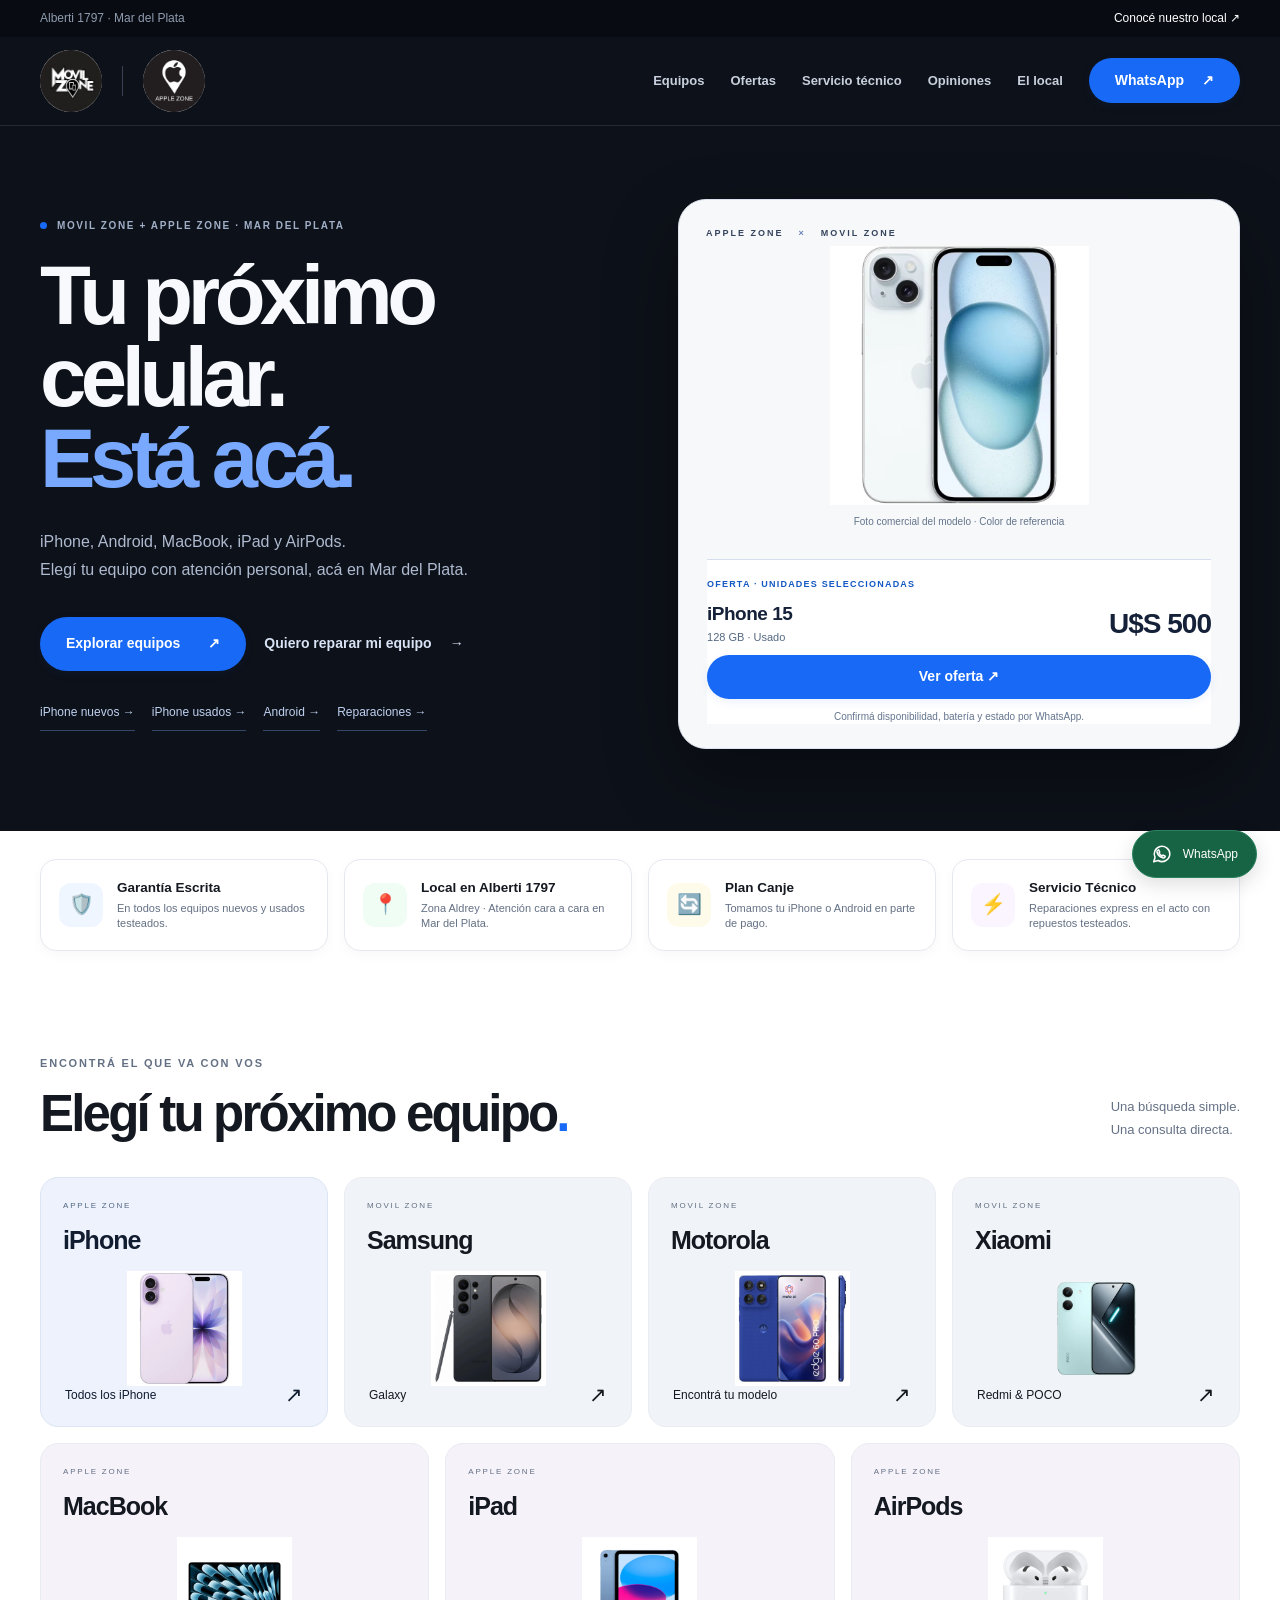
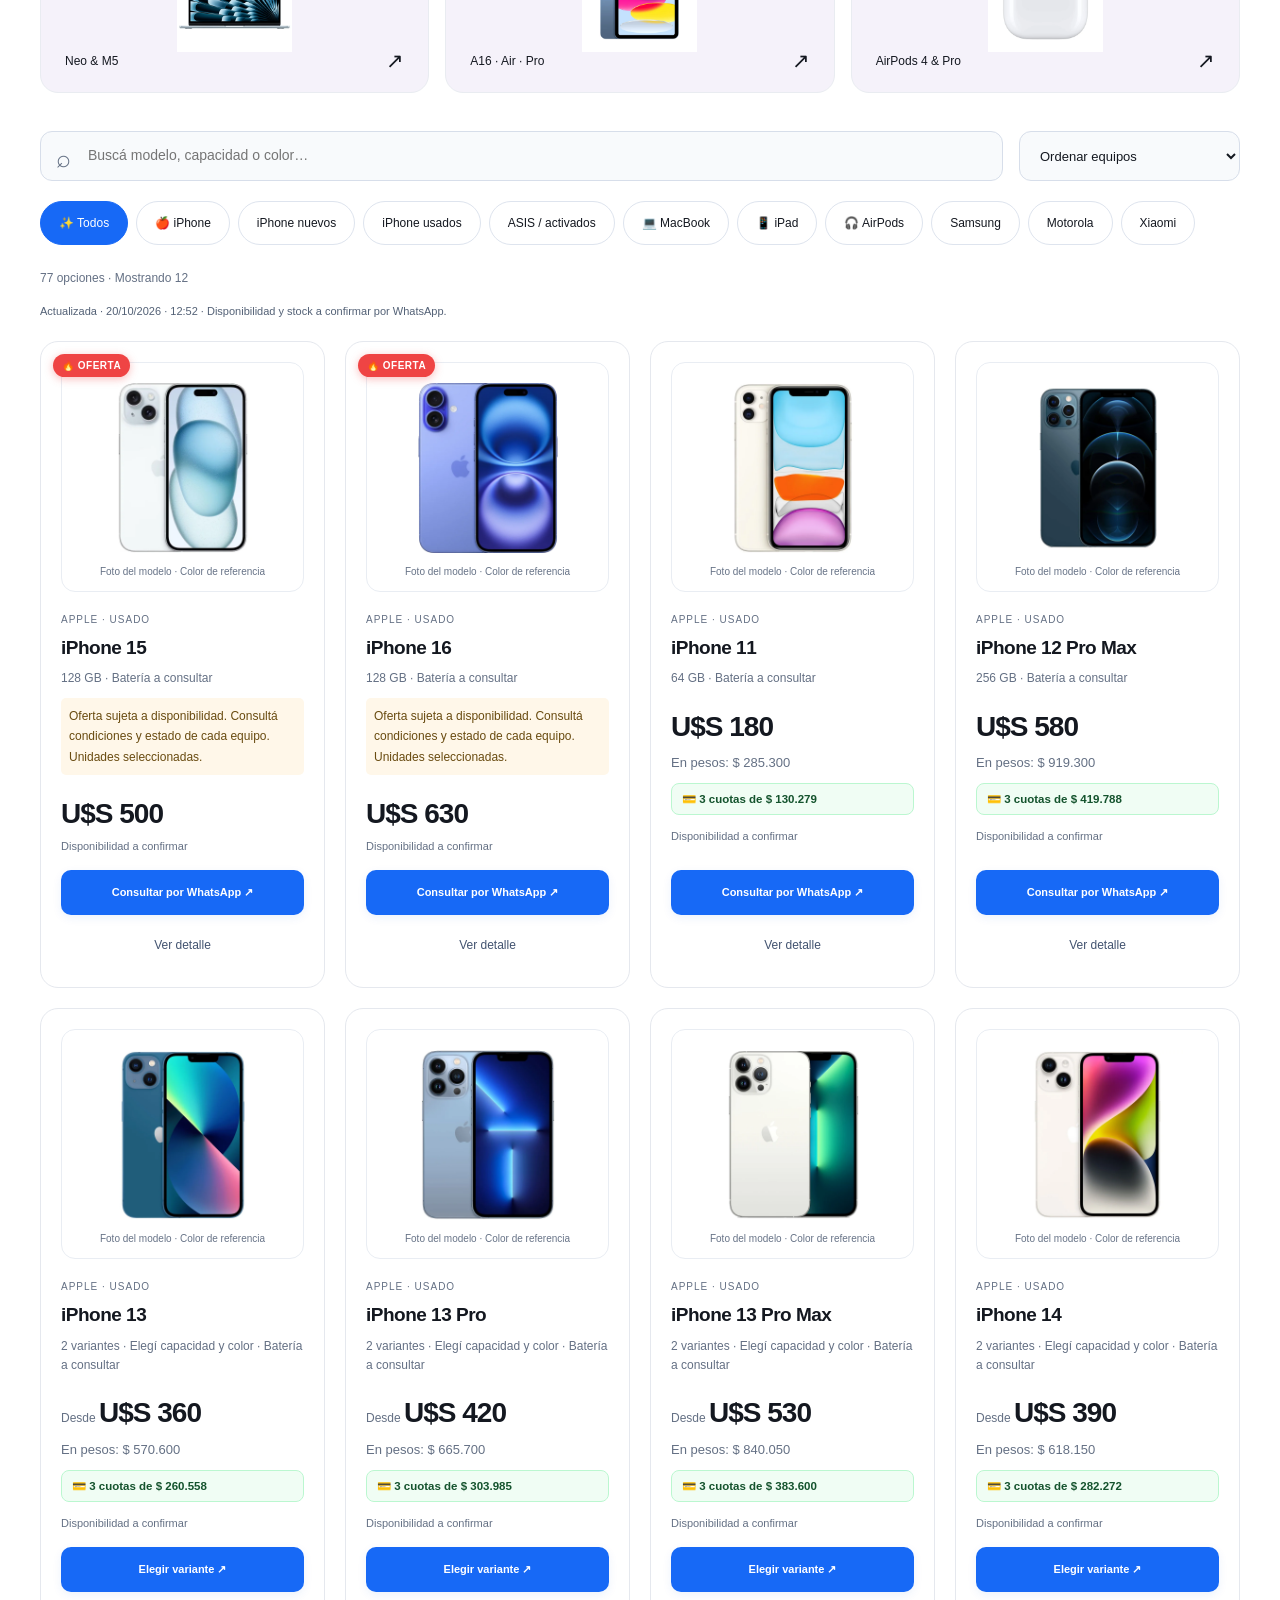
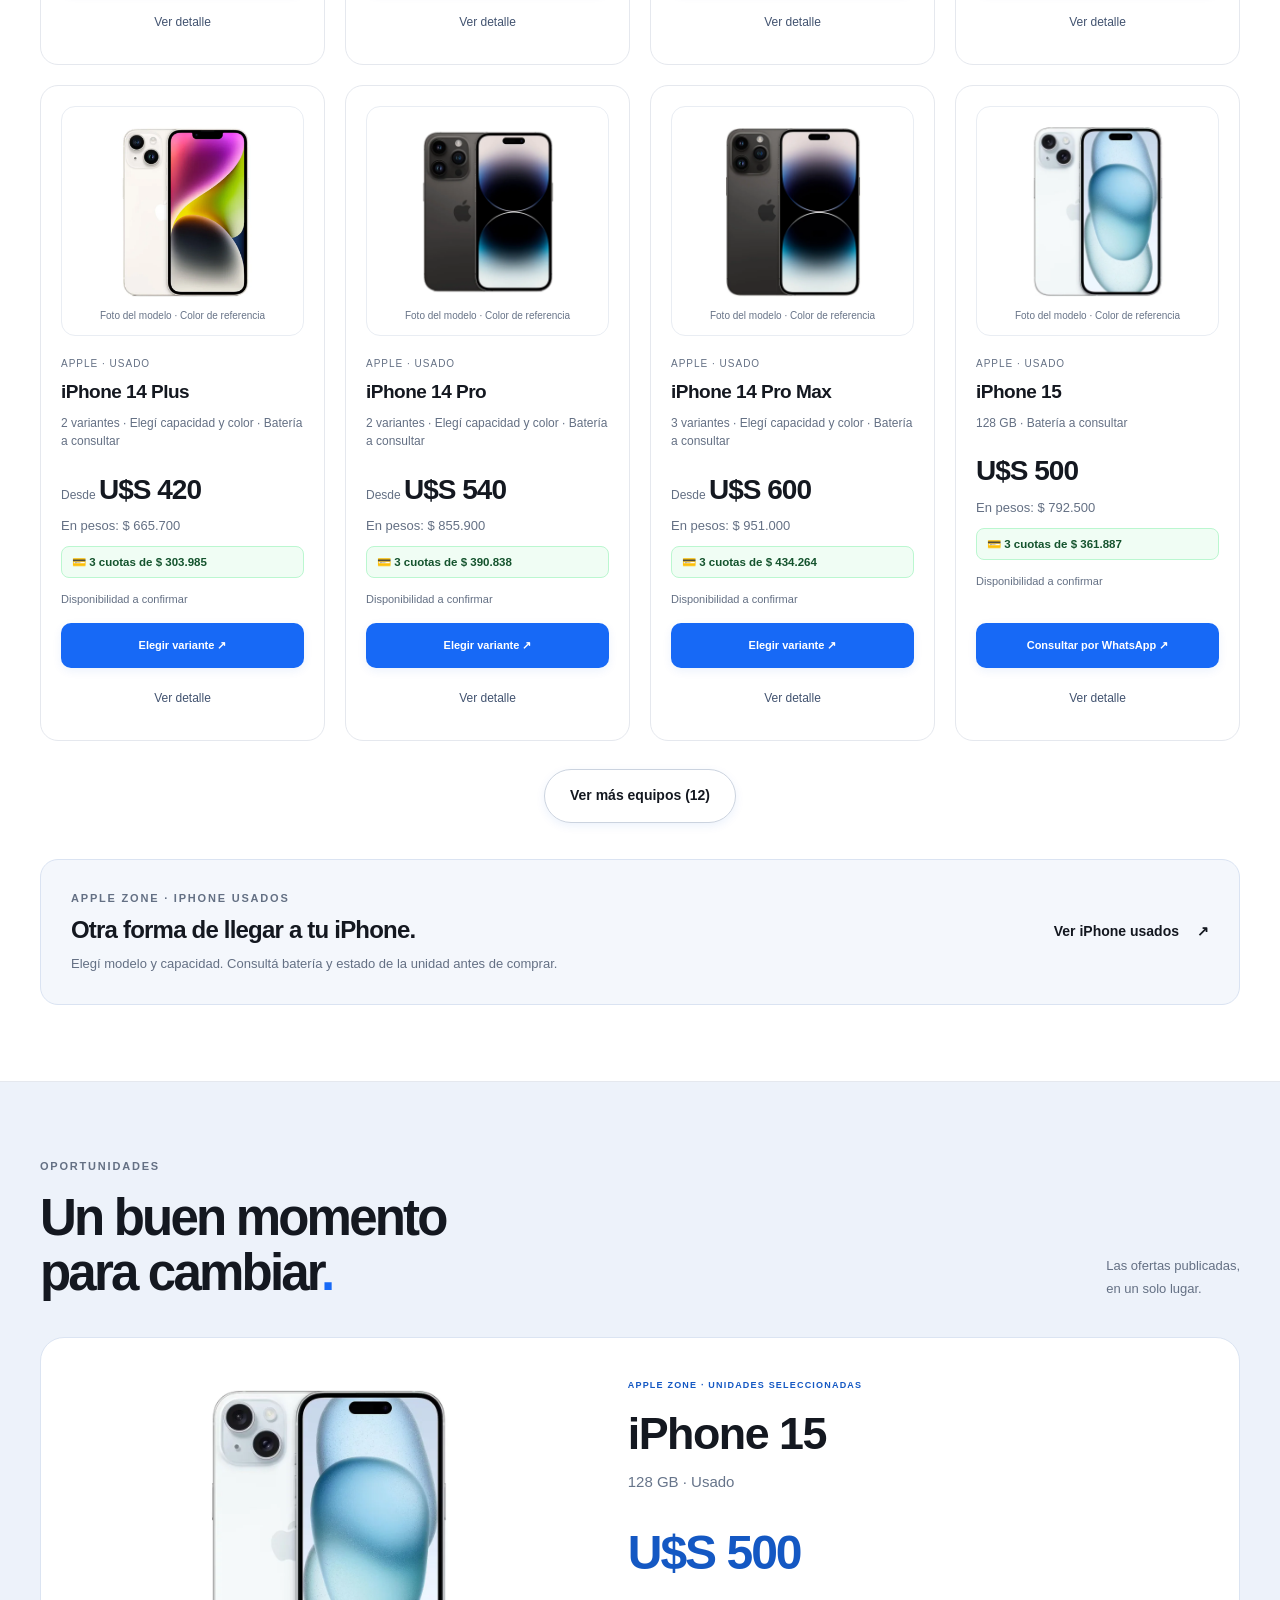
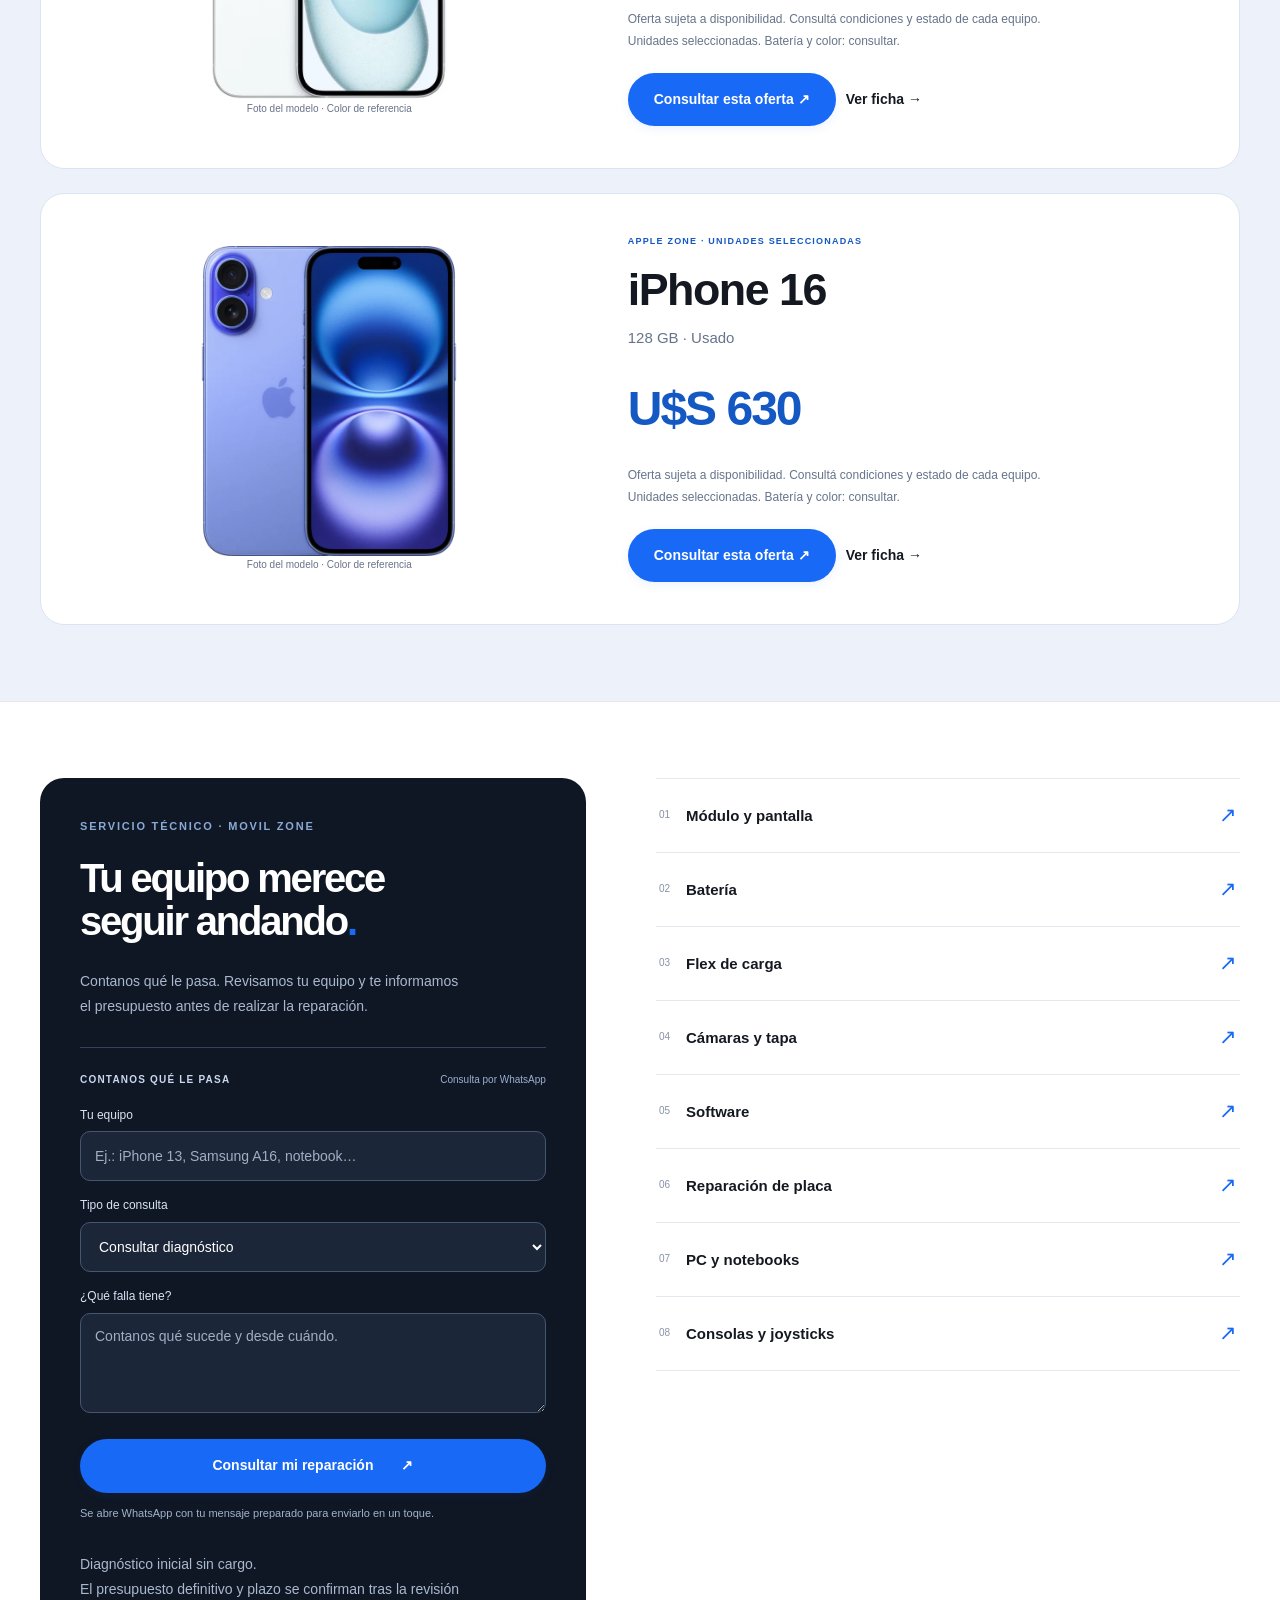
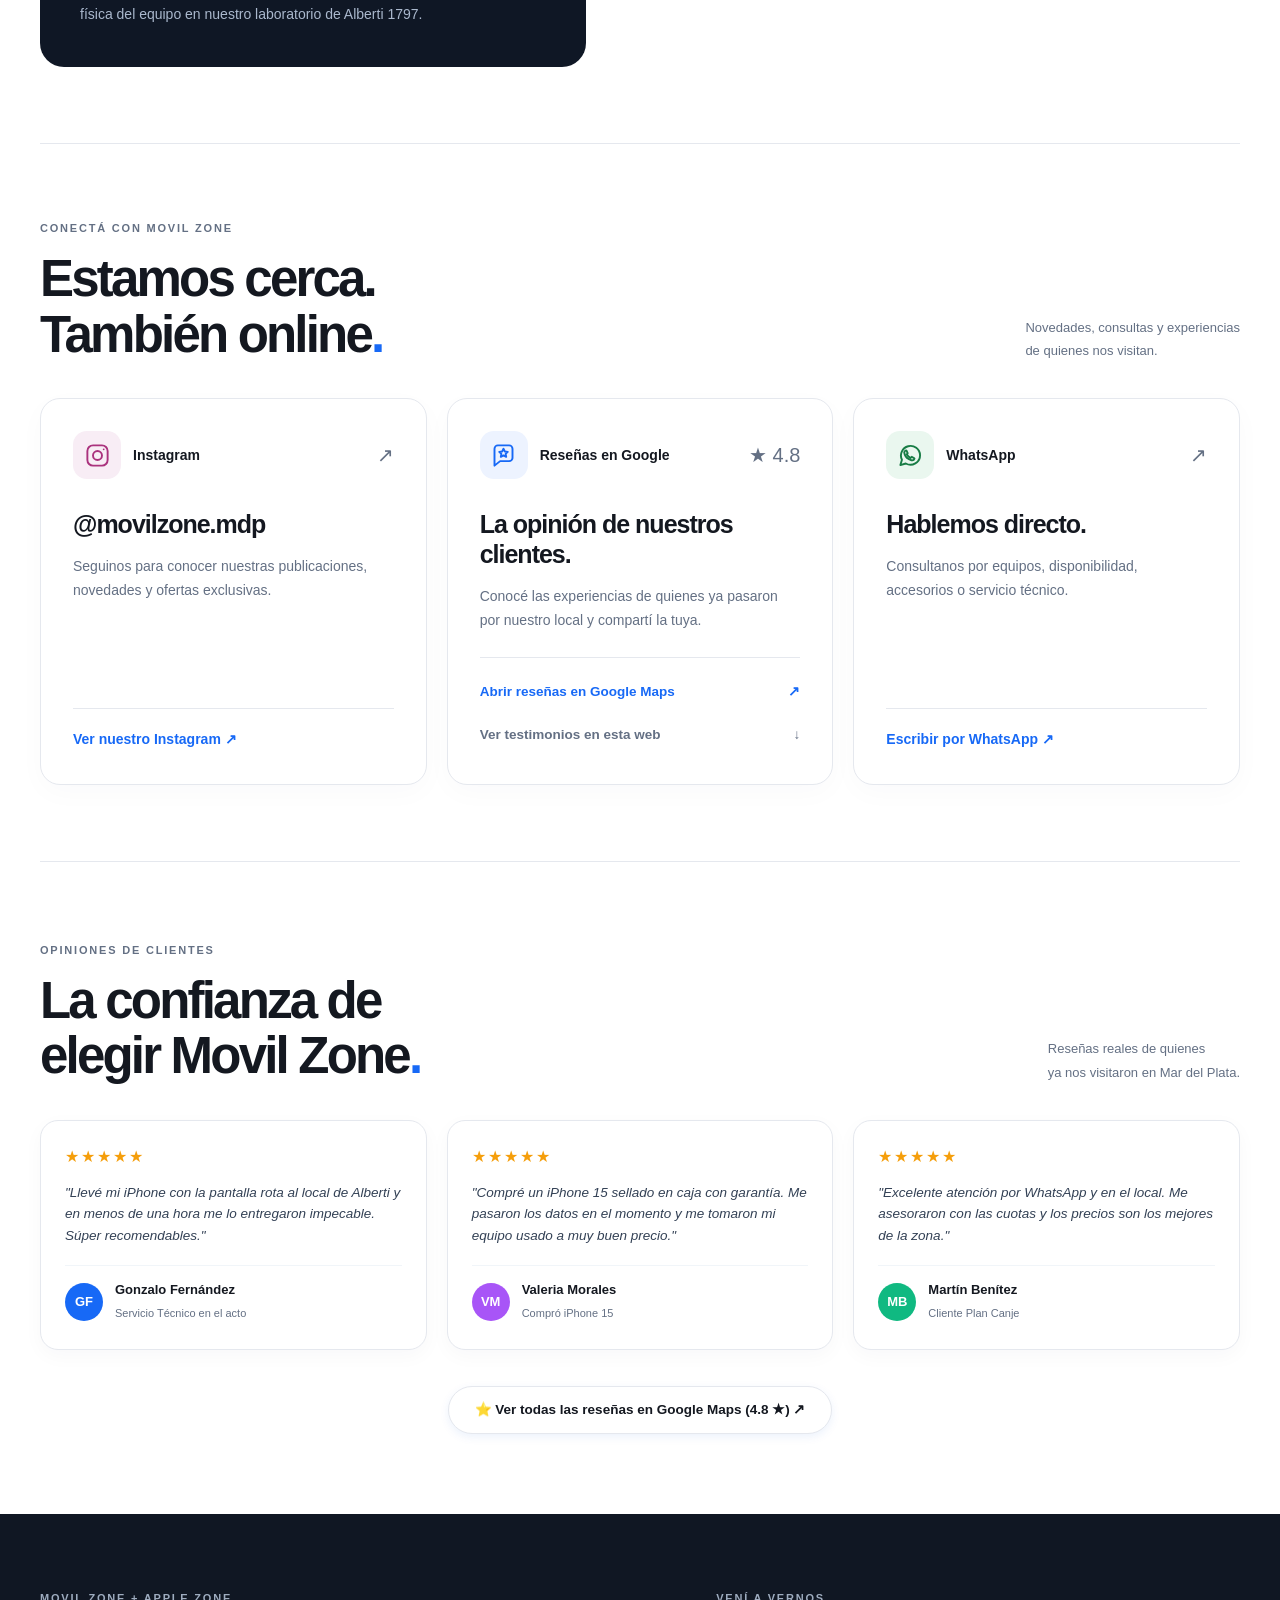
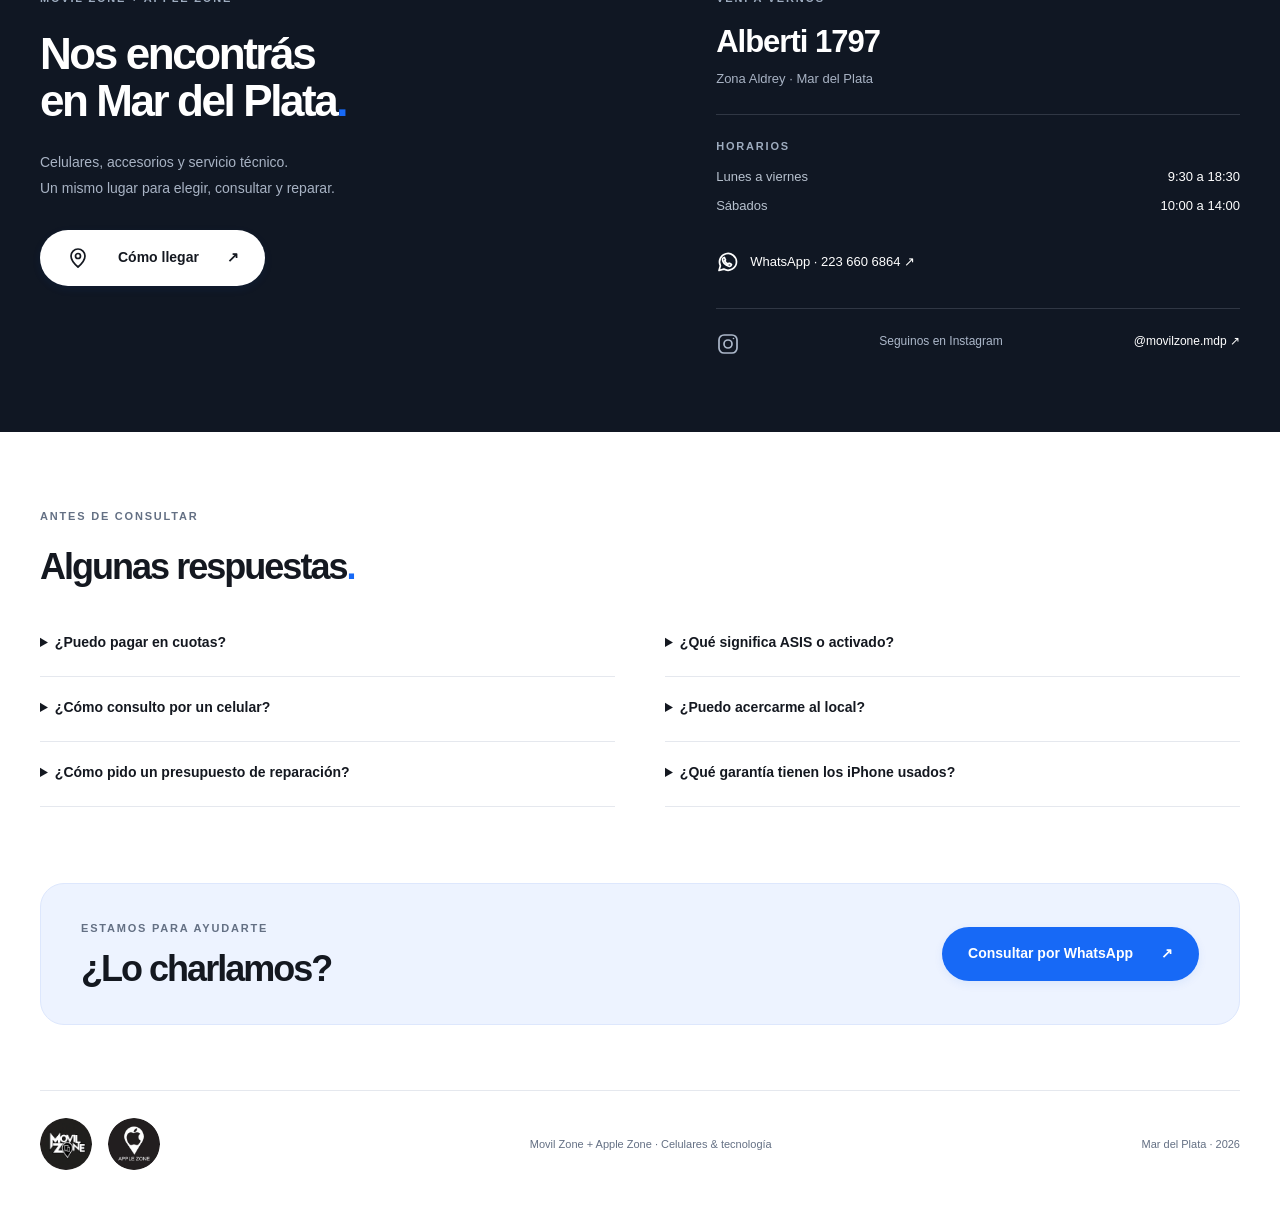
==== index.html @ 5c70cef6 "Corregir enlace directo a pestaña de reseñas en Google Maps y navegación de opiniones" ====
<!doctype html>
<html lang="es-AR">
<head>
  <meta charset="utf-8">
  <meta name="viewport" content="width=device-width, initial-scale=1">
  <meta name="description" content="Movil Zone y Apple Zone en Mar del Plata. Catálogo de celulares, iPhone, MacBook, iPad, AirPods y servicio técnico especializado en Alberti 1797. Consultá por WhatsApp.">
  <meta name="robots" content="index,follow">
  <meta name="theme-color" content="#0b0d12">
  <meta http-equiv="X-Content-Type-Options" content="nosniff">
  <meta name="referrer" content="strict-origin-when-cross-origin">
  <title>Movil Zone | Apple Zone — Celulares y servicio técnico en Mar del Plata</title>
  
  <meta property="og:type" content="website">
  <meta property="og:title" content="Movil Zone + Apple Zone | Celulares en Mar del Plata">
  <meta property="og:description" content="iPhone, Android y servicio técnico. Explorá equipos, consultá cuotas y escribinos por WhatsApp.">
  <meta property="og:image" content="assets/logo-movil-zone.png">
  <meta name="twitter:card" content="summary_large_image">

  <link rel="icon" href="assets/favicon.svg" type="image/svg+xml" sizes="any">
  <link rel="apple-touch-icon" href="assets/logo-movil-zone.png">
  <link rel="stylesheet" href="assets/styles.css">

  <script type="application/ld+json">
  {
    "@context": "https://schema.org",
    "@type": "Store",
    "name": "Movil Zone + Apple Zone",
    "telephone": "+5492236606864",
    "image": "assets/logo-movil-zone.png",
    "address": {
      "@type": "PostalAddress",
      "streetAddress": "Alberti 1797",
      "addressLocality": "Mar del Plata",
      "addressRegion": "Buenos Aires",
      "addressCountry": "AR"
    },
    "sameAs": [
      "https://www.instagram.com/movilzone.mdp/",
      "https://maps.app.goo.gl/Bg1u4gyNwAsQ12eR6"
    ],
    "openingHoursSpecification": [
      {
        "@type": "OpeningHoursSpecification",
        "dayOfWeek": ["Monday", "Tuesday", "Wednesday", "Thursday", "Friday"],
        "opens": "09:30",
        "closes": "18:30"
      },
      {
        "@type": "OpeningHoursSpecification",
        "dayOfWeek": "Saturday",
        "opens": "10:00",
        "closes": "14:00"
      }
    ]
  }
  </script>
</head>
<body>
  <a class="skip" href="#equipos">Ir al catálogo</a>
  <div class="topline">
    <span>Alberti 1797 · Mar del Plata</span>
    <a href="#local">Conocé nuestro local <span aria-hidden="true">↗</span></a>
  </div>

  <header class="header">
    <div class="shell header-inner">
      <a class="wordmarks" href="#inicio" aria-label="Movil Zone y Apple Zone, inicio">
        <img class="brand-logo" src="assets/logo-movil-zone.png" alt="Movil Zone" width="72" height="72">
        <span class="brand-divider"></span>
        <img class="brand-logo" src="assets/logo-apple-zone.jpg" alt="Apple Zone" width="72" height="72">
      </a>
      <button class="menu-button" id="menu-toggle" aria-controls="main-nav" aria-expanded="false" aria-label="Abrir menú">Menú <span aria-hidden="true">☰</span></button>
      <nav id="main-nav" aria-label="Principal">
        <a href="#equipos">Equipos</a>
        <a href="#ofertas">Ofertas</a>
        <a href="#servicio-tecnico">Servicio técnico</a>
        <a href="#opiniones">Opiniones</a>
        <a href="#local">El local</a>
        <button class="button button-small" data-contact="Hola, estoy viendo la web de Movil Zone y quería hacer una consulta.">WhatsApp <span aria-hidden="true">↗</span></button>
      </nav>
    </div>
  </header>

  <main>
    <!-- HERO SECTION -->
    <div class="hero-stage">
      <section class="hero shell" id="inicio">
        <div class="hero-copy">
          <p class="eyebrow"><span></span> MOVIL ZONE + APPLE ZONE · MAR DEL PLATA</p>
          <h1>Tu próximo<br>celular.<br><em>Está acá.</em></h1>
          <p class="hero-description">iPhone, Android, MacBook, iPad y AirPods.<br>Elegí tu equipo con atención personal, acá en Mar del Plata.</p>
          <div class="hero-actions">
            <a class="button" href="#equipos">Explorar equipos <span aria-hidden="true">↗</span></a>
            <a class="text-link" href="#servicio-tecnico">Quiero reparar mi equipo <span aria-hidden="true">→</span></a>
          </div>
          <div class="hero-shortcuts">
            <a href="#equipos/apple">iPhone nuevos →</a>
            <a href="#equipos/used">iPhone usados →</a>
            <a href="#equipos/android">Android →</a>
            <a href="#servicio-tecnico">Reparaciones →</a>
          </div>
          <div class="hero-footnote">
            <span>iPhone & Android</span><b aria-hidden="true">/</b><span>Nuevos & usados</span><b aria-hidden="true">/</b><span>Servicio técnico</span>
          </div>
        </div>

        <div class="hero-art" aria-label="Equipo destacado">
          <div class="art-label">APPLE ZONE <span>×</span> MOVIL ZONE</div>
          <div class="hero-product-photo">
            <img id="hero-product-image" src="assets/products/iphone-15.webp" alt="Foto comercial del iPhone 15" width="720" height="720" fetchpriority="high">
            <span>Foto comercial del modelo · Color de referencia</span>
          </div>
          <div class="hero-offer" id="hero-offer" hidden></div>
        </div>
      </section>
    </div>

<!-- BARRA DE CONFIANZA DESTACADA -->
    <div class="shell">
      <div class="trust-grid">
        <div class="trust-card">
          <div class="trust-icon blue">🛡️</div>
          <div class="trust-text">
            <h4>Garantía Escrita</h4>
            <p>En todos los equipos nuevos y usados testeados.</p>
          </div>
        </div>
        <div class="trust-card">
          <div class="trust-icon green">📍</div>
          <div class="trust-text">
            <h4>Local en Alberti 1797</h4>
            <p>Zona Aldrey · Atención cara a cara en Mar del Plata.</p>
          </div>
        </div>
        <div class="trust-card">
          <div class="trust-icon amber">🔄</div>
          <div class="trust-text">
            <h4>Plan Canje</h4>
            <p>Tomamos tu iPhone o Android en parte de pago.</p>
          </div>
        </div>
        <div class="trust-card">
          <div class="trust-icon purple">⚡</div>
          <div class="trust-text">
            <h4>Servicio Técnico</h4>
            <p>Reparaciones express en el acto con repuestos testeados.</p>
          </div>
        </div>
      </div>
    </div>

    <!-- SECCIÓN EQUIPOS Y CATÁLOGO -->
    <section class="section shell" id="equipos">
      <div class="section-heading">
        <div>
          <p class="eyebrow">ENCONTRÁ EL QUE VA CON VOS</p>
          <h2>Elegí tu próximo equipo<span>.</span></h2>
        </div>
        <p>Una búsqueda simple.<br>Una consulta directa.</p>
      </div>

      <!-- Tarjetas de marcas directas -->
      <div class="brand-grid" aria-label="Categorías de equipos">
        <a class="brand-card brand-apple" href="#equipos/iphone">
          <span class="category-mini">APPLE ZONE</span>
          <strong>iPhone</strong>
          <span>Todos los iPhone <b aria-hidden="true">↗</b></span>
          <img class="category-photo" src="assets/products/iphone-17.webp" alt="" loading="lazy" width="160" height="160">
        </a>
        <a class="brand-card" href="#equipos/samsung">
          <span class="category-mini">MOVIL ZONE</span>
          <strong>Samsung</strong>
          <span>Galaxy <b aria-hidden="true">↗</b></span>
          <img class="category-photo" src="assets/products/samsung-galaxy-s26-ultra.webp" alt="" loading="lazy" width="160" height="160">
        </a>
        <a class="brand-card" href="#equipos/motorola">
          <span class="category-mini">MOVIL ZONE</span>
          <strong>Motorola</strong>
          <span>Encontrá tu modelo <b aria-hidden="true">↗</b></span>
          <img class="category-photo" src="assets/products/motorola-edge-60-pro.webp" alt="" loading="lazy" width="160" height="160">
        </a>
        <a class="brand-card" href="#equipos/xiaomi">
          <span class="category-mini">MOVIL ZONE</span>
          <strong>Xiaomi</strong>
          <span>Redmi & POCO <b aria-hidden="true">↗</b></span>
          <img class="category-photo" src="assets/products/poco-x8-pro.webp" alt="" loading="lazy" width="160" height="160">
        </a>
        <a class="brand-card brand-extra" href="#equipos/macbook">
          <span class="category-mini">APPLE ZONE</span>
          <strong>MacBook</strong>
          <span>Neo & M5 <b aria-hidden="true">↗</b></span>
          <img class="category-photo" src="assets/products/macbook-m5-13.webp" alt="" loading="lazy" width="160" height="160">
        </a>
        <a class="brand-card brand-extra" href="#equipos/ipad">
          <span class="category-mini">APPLE ZONE</span>
          <strong>iPad</strong>
          <span>A16 · Air · Pro <b aria-hidden="true">↗</b></span>
          <img class="category-photo" src="assets/products/ipad-a16-11.webp" alt="" loading="lazy" width="160" height="160">
        </a>
        <a class="brand-card brand-extra" href="#equipos/airpods">
          <span class="category-mini">APPLE ZONE</span>
          <strong>AirPods</strong>
          <span>AirPods 4 & Pro <b aria-hidden="true">↗</b></span>
          <img class="category-photo" src="assets/products/airpods-4.webp" alt="" loading="lazy" width="160" height="160">
        </a>
      </div>

      <!-- Barra de búsqueda y orden -->
      <div class="catalog-toolbar" id="catalogo">
        <div class="search-wrap">
          <span aria-hidden="true">⌕</span>
          <label class="sr-only" for="search">Buscar modelo, capacidad o color</label>
          <input type="search" id="search" placeholder="Buscá modelo, capacidad o color…" autocomplete="off">
        </div>
        <label class="sort-label">
          <span class="sr-only">Ordenar productos</span>
          <select id="sort">
            <option value="default">Ordenar equipos</option>
            <option value="price-asc">Menor precio por moneda</option>
            <option value="price-desc">Mayor precio por moneda</option>
            <option value="model">Modelo A–Z</option>
          </select>
        </label>
      </div>

      <!-- Filtros -->
      <div class="filters" aria-label="Filtrar catálogo">
        <button data-filter="all" aria-pressed="true">✨ Todos</button>
        <button data-filter="iphone" aria-pressed="false">🍎 iPhone</button>
        <button data-filter="apple" aria-pressed="false">iPhone nuevos</button>
        <button data-filter="used" aria-pressed="false">iPhone usados</button>
        <button data-filter="asis" aria-pressed="false">ASIS / activados</button>
        <button data-filter="macbook" aria-pressed="false">💻 MacBook</button>
        <button data-filter="ipad" aria-pressed="false">📱 iPad</button>
        <button data-filter="airpods" aria-pressed="false">🎧 AirPods</button>
        <button data-filter="samsung" aria-pressed="false">Samsung</button>
        <button data-filter="motorola" aria-pressed="false">Motorola</button>
        <button data-filter="xiaomi" aria-pressed="false">Xiaomi</button>
      </div>

      <!-- Barra de resultados -->
      <div class="results-bar">
        <p class="result-count" id="result-count" aria-live="polite">Cargando catálogo…</p>
        <button class="reset-catalog" id="reset-catalog" hidden>Limpiar búsqueda y filtros ×</button>
      </div>
      <p class="catalog-source" id="catalog-source"></p>

      <!-- Grilla dinámica de productos -->
      <div class="product-grid" id="product-grid"></div>

      <div class="load-more-wrap">
        <button class="button button-outline" id="load-more" hidden>Ver más equipos</button>
      </div>

      <div class="empty-state" id="empty-state" hidden>
        <span class="empty-symbol" aria-hidden="true">↗</span>
        <h3 id="empty-title">Consultanos por el modelo que buscás.</h3>
        <p id="empty-description">Escribinos por WhatsApp y te informamos stock y cotización en el momento.</p>
        <button class="button button-outline" id="empty-contact">Consultar por un equipo <span aria-hidden="true">↗</span></button>
      </div>

      <!-- Banner iPhone Usados -->
      <div class="used-banner">
        <div>
          <p class="eyebrow">APPLE ZONE · IPHONE USADOS</p>
          <h3>Otra forma de llegar a tu iPhone.</h3>
          <p>Elegí modelo y capacidad. Consultá batería y estado de la unidad antes de comprar.</p>
        </div>
        <a class="text-link" href="#equipos/used">Ver iPhone usados <span aria-hidden="true">↗</span></a>
      </div>
    </section>

    <!-- SECCIÓN OFERTAS -->
    <section class="section offers-section" id="ofertas">
      <div class="shell">
        <div class="section-heading">
          <div>
            <p class="eyebrow">OPORTUNIDADES</p>
            <h2>Un buen momento<br>para cambiar<span>.</span></h2>
          </div>
          <p>Las ofertas publicadas,<br>en un solo lugar.</p>
        </div>
        <div class="featured-offer" id="offers-grid"></div>
        <div class="offers-empty" id="offers-empty">
          <p>Próximamente, nuestras ofertas de equipos.</p>
          <button class="text-link" data-contact="Hola, estoy viendo la sección de ofertas de Movil Zone. ¿Qué ofertas de equipos tienen disponibles?">Consultar ofertas <span aria-hidden="true">↗</span></button>
        </div>
      </div>
    </section>

    <!-- SECCIÓN SERVICIO TÉCNICO -->
    <section class="section shell" id="servicio-tecnico">
      <div class="repair-layout">
        <div class="repair-intro">
          <p class="eyebrow">SERVICIO TÉCNICO · MOVIL ZONE</p>
          <h2>Tu equipo merece<br>seguir andando<span>.</span></h2>
          <p>Contanos qué le pasa. Revisamos tu equipo y te informamos el presupuesto antes de realizar la reparación.</p>

          <form class="repair-form" id="repair-form">
            <div class="repair-form-heading">
              <span>CONTANOS QUÉ LE PASA</span>
              <small>Consulta por WhatsApp</small>
            </div>
            <label for="repair-device">Tu equipo</label>
            <input id="repair-device" name="equipo" placeholder="Ej.: iPhone 13, Samsung A16, notebook…" maxlength="120" required>

            <label for="repair-service">Tipo de consulta</label>
            <select id="repair-service" name="servicio">
              <option>Consultar diagnóstico</option>
              <option>Módulo y pantalla</option>
              <option>Batería</option>
              <option>Flex de carga</option>
              <option>Cámaras y tapa</option>
              <option>Software</option>
              <option>Reparación de placa</option>
              <option>PC y notebooks</option>
              <option>Consolas y joysticks</option>
            </select>

            <label for="repair-issue">¿Qué falla tiene?</label>
            <textarea id="repair-issue" name="falla" rows="3" placeholder="Contanos qué sucede y desde cuándo." maxlength="1200" required></textarea>

            <button class="button" type="submit">Consultar mi reparación <span aria-hidden="true">↗</span></button>
            <small class="repair-privacy">Se abre WhatsApp con tu mensaje preparado para enviarlo en un toque.</small>
          </form>

          <p class="repair-note">Diagnóstico inicial sin cargo.<br>El presupuesto definitivo y plazo se confirman tras la revisión física del equipo en nuestro laboratorio de Alberti 1797.</p>
        </div>

        <div class="services" id="services"></div>
      </div>
    </section>

    <!-- SECCIÓN REDES Y COMUNIDAD -->
    <section class="section shell community-section" id="redes" aria-labelledby="community-title">
      <div class="section-heading">
        <div>
          <p class="eyebrow">CONECTÁ CON MOVIL ZONE</p>
          <h2 id="community-title">Estamos cerca.<br>También online<span>.</span></h2>
        </div>
        <p>Novedades, consultas y experiencias<br>de quienes nos visitan.</p>
      </div>

      <div class="community-grid">
        <a class="community-card" href="https://www.instagram.com/movilzone.mdp/" target="_blank" rel="noopener noreferrer">
          <div class="channel-heading">
            <span class="channel-badge channel-instagram">
              <svg class="channel-icon" viewBox="0 0 24 24" fill="none" stroke="currentColor" stroke-width="1.7" stroke-linecap="round" stroke-linejoin="round" aria-hidden="true"><rect x="3" y="3" width="18" height="18" rx="5"/><circle cx="12" cy="12" r="4"/><circle cx="17.5" cy="6.5" r=".8" fill="currentColor" stroke="none"/></svg>
            </span>
            <span class="community-label">Instagram</span>
            <span class="channel-arrow" aria-hidden="true">↗</span>
          </div>
          <h3>@movilzone.mdp</h3>
          <p>Seguinos para conocer nuestras publicaciones, novedades y ofertas exclusivas.</p>
          <span class="community-action">Ver nuestro Instagram ↗</span>
        </a>

        <div class="community-card">
          <div class="channel-heading">
            <span class="channel-badge channel-review">
              <svg class="channel-icon" viewBox="0 0 24 24" fill="none" stroke="currentColor" stroke-width="1.7" stroke-linecap="round" stroke-linejoin="round" aria-hidden="true"><path d="M20 14a3 3 0 0 1-3 3H9l-5 4V6a3 3 0 0 1 3-3h10a3 3 0 0 1 3 3Z"/><path d="m12 6 1.2 2.4 2.6.4-1.9 1.8.5 2.6-2.4-1.3-2.4 1.3.5-2.6-1.9-1.8 2.6-.4Z"/></svg>
            </span>
            <span class="community-label">Reseñas en Google</span>
            <span class="channel-arrow" aria-hidden="true">★ 4.8</span>
          </div>
          <h3>La opinión de nuestros clientes.</h3>
          <p>Conocé las experiencias de quienes ya pasaron por nuestro local y compartí la tuya.</p>
          <div class="community-actions-split">
            <a class="community-action-maps" href="https://www.google.com/maps/place/Movil+Zone/@-38.0107477,-57.5445662,17z/data=!4m8!3m7!1s0x9584dc2242e4fd87:0x6d40b6208483a104!8m2!3d-38.0107477!4d-57.5445662!9m1!1b1" target="_blank" rel="noopener noreferrer">
              <span>Abrir reseñas en Google Maps</span>
              <span aria-hidden="true">↗</span>
            </a>
            <a class="community-action-internal" href="#opiniones">
              <span>Ver testimonios en esta web</span>
              <span aria-hidden="true">↓</span>
            </a>
          </div>
        </div>

        <a class="community-card" href="https://wa.me/5492236606864" target="_blank" rel="noopener noreferrer">
          <div class="channel-heading">
            <span class="channel-badge channel-whatsapp">
              <svg class="channel-icon" viewBox="0 0 24 24" fill="none" stroke="currentColor" stroke-width="1.7" stroke-linecap="round" stroke-linejoin="round" aria-hidden="true"><path d="M20.5 11.7a8.5 8.5 0 0 1-12.7 7.4L3 20.5l1.4-4.7a8.5 8.5 0 1 1 16.1-4.1Z"/><path d="M8 7.5c.6-.3 1 1.8 1.5 2.4l-.8 1c.8 1.5 1.8 2.5 3.4 3.2l1-.9c.6.4 2.7 1 2.4 1.6-.4 1.3-1.3 1.8-2.7 1.4-3.3-1-5.9-3.6-6.3-6.5-.2-1 .4-1.8 1.5-2.2Z"/></svg>
            </span>
            <span class="community-label">WhatsApp</span>
            <span class="channel-arrow" aria-hidden="true">↗</span>
          </div>
          <h3>Hablemos directo.</h3>
          <p>Consultanos por equipos, disponibilidad, accesorios o servicio técnico.</p>
          <span class="community-action">Escribir por WhatsApp ↗</span>
        </a>
      </div>
    </section>

    <!-- TESTIMONIOS Y OPINIONES -->
    <section class="section shell reviews-section" id="opiniones">
      <div class="section-heading">
        <div>
          <p class="eyebrow">OPINIONES DE CLIENTES</p>
          <h2>La confianza de<br>elegir Movil Zone<span>.</span></h2>
        </div>
        <p>Reseñas reales de quienes<br>ya nos visitaron en Mar del Plata.</p>
      </div>

      <div class="reviews-grid">
        <div class="review-card">
          <div>
            <div class="stars">★★★★★</div>
            <p class="review-quote">"Llevé mi iPhone con la pantalla rota al local de Alberti y en menos de una hora me lo entregaron impecable. Súper recomendables."</p>
          </div>
          <div class="reviewer">
            <div class="reviewer-avatar">GF</div>
            <div class="reviewer-info">
              <h5>Gonzalo Fernández</h5>
              <span>Servicio Técnico en el acto</span>
            </div>
          </div>
        </div>

        <div class="review-card">
          <div>
            <div class="stars">★★★★★</div>
            <p class="review-quote">"Compré un iPhone 15 sellado en caja con garantía. Me pasaron los datos en el momento y me tomaron mi equipo usado a muy buen precio."</p>
          </div>
          <div class="reviewer">
            <div class="reviewer-avatar" style="background: #a855f7;">VM</div>
            <div class="reviewer-info">
              <h5>Valeria Morales</h5>
              <span>Compró iPhone 15</span>
            </div>
          </div>
        </div>

        <div class="review-card">
          <div>
            <div class="stars">★★★★★</div>
            <p class="review-quote">"Excelente atención por WhatsApp y en el local. Me asesoraron con las cuotas y los precios son los mejores de la zona."</p>
          </div>
          <div class="reviewer">
            <div class="reviewer-avatar" style="background: #10b981;">MB</div>
            <div class="reviewer-info">
              <h5>Martín Benítez</h5>
              <span>Cliente Plan Canje</span>
            </div>
          </div>
        </div>
      </div>
      <div class="reviews-cta-wrap">
        <a class="button" href="https://www.google.com/maps/place/Movil+Zone/@-38.0107477,-57.5445662,17z/data=!4m8!3m7!1s0x9584dc2242e4fd87:0x6d40b6208483a104!8m2!3d-38.0107477!4d-57.5445662!9m1!1b1" target="_blank" rel="noopener noreferrer">
          ⭐ Ver todas las reseñas en Google Maps (4.8 ★) ↗
        </a>
      </div>
    </section>

    <!-- SECCIÓN EL LOCAL -->
    <section class="local-section" id="local">
      <div class="shell local-layout">
        <div>
          <p class="eyebrow">MOVIL ZONE + APPLE ZONE</p>
          <h2>Nos encontrás<br>en Mar del Plata<span>.</span></h2>
          <p>Celulares, accesorios y servicio técnico.<br>Un mismo lugar para elegir, consultar y reparar.</p>
          <a class="button button-light" href="https://maps.app.goo.gl/Bg1u4gyNwAsQ12eR6" target="_blank" rel="noopener noreferrer">
            <svg class="channel-icon" viewBox="0 0 24 24" fill="none" stroke="currentColor" stroke-width="1.7" stroke-linecap="round" stroke-linejoin="round" aria-hidden="true"><path d="M19 10c0 5-7 11-7 11S5 15 5 10a7 7 0 1 1 14 0Z"/><circle cx="12" cy="10" r="2.5"/></svg>Cómo llegar <span aria-hidden="true">↗</span>
          </a>
        </div>

        <div class="local-details">
          <div class="address">
            <span class="eyebrow">VENÍ A VERNOS</span>
            <strong>Alberti 1797</strong>
            <span>Zona Aldrey · Mar del Plata</span>
          </div>
          <div class="hours">
            <span class="eyebrow">HORARIOS</span>
            <p><span>Lunes a viernes</span><b>9:30 a 18:30</b></p>
            <p><span>Sábados</span><b>10:00 a 14:00</b></p>
          </div>
          <button class="local-phone" data-contact="Hola, quería hacer una consulta en Movil Zone / Apple Zone.">
            <svg class="channel-icon" viewBox="0 0 24 24" fill="none" stroke="currentColor" stroke-width="1.7" stroke-linecap="round" stroke-linejoin="round" aria-hidden="true"><path d="M20.5 11.7a8.5 8.5 0 0 1-12.7 7.4L3 20.5l1.4-4.7a8.5 8.5 0 1 1 16.1-4.1Z"/><path d="M8 7.5c.6-.3 1 1.8 1.5 2.4l-.8 1c.8 1.5 1.8 2.5 3.4 3.2l1-.9c.6.4 2.7 1 2.4 1.6-.4 1.3-1.3 1.8-2.7 1.4-3.3-1-5.9-3.6-6.3-6.5-.2-1 .4-1.8 1.5-2.2Z"/></svg>WhatsApp · 223 660 6864 ↗
          </button>
          <a class="social-link" href="https://www.instagram.com/movilzone.mdp/" target="_blank" rel="noopener noreferrer">
            <svg class="channel-icon" viewBox="0 0 24 24" fill="none" stroke="currentColor" stroke-width="1.7" stroke-linecap="round" stroke-linejoin="round" aria-hidden="true"><rect x="3" y="3" width="18" height="18" rx="5"/><circle cx="12" cy="12" r="4"/><circle cx="17.5" cy="6.5" r=".8" fill="currentColor" stroke="none"/></svg>Seguinos en Instagram <strong>@movilzone.mdp ↗</strong>
          </a>
        </div>
      </div>
    </section>

    <!-- PREGUNTAS FRECUENTES -->
    <section class="section shell faq-section">
      <p class="eyebrow">ANTES DE CONSULTAR</p>
      <h2>Algunas respuestas<span>.</span></h2>
      <div class="faq-grid">
        <details>
          <summary>¿Puedo pagar en cuotas?</summary>
          <p>Las fichas que tienen financiación muestran el importe de 3 y 6 cuotas con tarjeta de crédito. Consultanos por las promociones bancarias y medios de pago vigentes para el equipo que elegiste.</p>
        </details>
        <details>
          <summary>¿Qué significa ASIS o activado?</summary>
          <p>Es una condición de equipo que no viene sellado de fábrica pero está en excelente estado. Revisá las observaciones de cada ficha y consultanos por accesorios y garantía antes de comprar.</p>
        </details>
        <details>
          <summary>¿Cómo consulto por un celular?</summary>
          <p>Elegí cualquier equipo del catálogo y tocá “Consultar por WhatsApp”. El mensaje se arma solo identificando el modelo, color y capacidad para que te confirmemos disponibilidad y precio al instante.</p>
        </details>
        <details>
          <summary>¿Puedo acercarme al local?</summary>
          <p>¡Sí, claro! Estamos en Alberti 1797 (Zona Aldrey), Mar del Plata. Podés venir de lunes a viernes de 9:30 a 18:30 y sábados de 10:00 a 14:00.</p>
        </details>
        <details>
          <summary>¿Cómo pido un presupuesto de reparación?</summary>
          <p>Completá el formulario en la sección de servicio técnico con tu modelo y falla. El presupuesto y diagnóstico son sin cargo; el valor final y el tiempo dependen de los repuestos requeridos.</p>
        </details>
        <details>
          <summary>¿Qué garantía tienen los iPhone usados?</summary>
          <p>Todos nuestros iPhone usados se entregan probados y garantizados, informando porcentaje de batería, estado estético y funcionamiento general.</p>
        </details>
      </div>
    </section>

    <!-- CONTACT STRIP -->
    <section class="contact-strip shell" id="contacto">
      <div>
        <p class="eyebrow">ESTAMOS PARA AYUDARTE</p>
        <h2>¿Lo charlamos?</h2>
      </div>
      <button class="button" data-contact="Hola, estoy viendo la web de Movil Zone / Apple Zone. Quería hacer una consulta.">Consultar por WhatsApp <span aria-hidden="true">↗</span></button>
    </section>
  </main>

  <!-- FOOTER -->
  <footer class="shell footer">
    <div class="footer-brands">
      <img class="footer-logo" src="assets/logo-movil-zone.png" alt="Movil Zone" width="52" height="52">
      <img class="footer-logo" src="assets/logo-apple-zone.jpg" alt="Apple Zone" width="52" height="52">
    </div>
    <span>Movil Zone + Apple Zone · Celulares & tecnología</span>
    <small>Mar del Plata · <span id="year"></span></small>
  </footer>

  <!-- BOTÓN FLOTANTE WHATSAPP -->
  <button class="floating-contact" aria-label="Consultar por WhatsApp" data-contact="Hola, estoy viendo la web de Movil Zone. Quería hacer una consulta.">
    <svg class="channel-icon" viewBox="0 0 24 24" fill="none" stroke="currentColor" stroke-width="1.7" stroke-linecap="round" stroke-linejoin="round" aria-hidden="true"><path d="M20.5 11.7a8.5 8.5 0 0 1-12.7 7.4L3 20.5l1.4-4.7a8.5 8.5 0 1 1 16.1-4.1Z"/><path d="M8 7.5c.6-.3 1 1.8 1.5 2.4l-.8 1c.8 1.5 1.8 2.5 3.4 3.2l1-.9c.6.4 2.7 1 2.4 1.6-.4 1.3-1.3 1.8-2.7 1.4-3.3-1-5.9-3.6-6.3-6.5-.2-1 .4-1.8 1.5-2.2Z"/></svg>
    <span>WhatsApp</span>
  </button>

  <!-- DOCK MÓVIL INFERIOR -->
  <div class="mobile-dock" aria-label="Accesos rápidos">
    <a href="#equipos"><span aria-hidden="true">▦</span> Equipos</a>
    <a href="#servicio-tecnico"><span aria-hidden="true">＋</span> Reparaciones</a>
    <button data-contact="Hola, estoy viendo la web de Movil Zone / Apple Zone. Quería hacer una consulta.">
      <svg class="channel-icon" viewBox="0 0 24 24" fill="none" stroke="currentColor" stroke-width="1.7" stroke-linecap="round" stroke-linejoin="round" aria-hidden="true"><path d="M20.5 11.7a8.5 8.5 0 0 1-12.7 7.4L3 20.5l1.4-4.7a8.5 8.5 0 1 1 16.1-4.1Z"/><path d="M8 7.5c.6-.3 1 1.8 1.5 2.4l-.8 1c.8 1.5 1.8 2.5 3.4 3.2l1-.9c.6.4 2.7 1 2.4 1.6-.4 1.3-1.3 1.8-2.7 1.4-3.3-1-5.9-3.6-6.3-6.5-.2-1 .4-1.8 1.5-2.2Z"/></svg> WhatsApp
    </button>
  </div>

  <!-- DIÁLOGOS MODALES -->
  <dialog id="product-dialog" aria-labelledby="product-title">
    <button class="dialog-close" aria-label="Cerrar ficha" data-close="product-dialog">×</button>
    <div id="product-detail"></div>
  </dialog>

  <dialog id="contact-dialog" aria-labelledby="contact-title">
    <button class="dialog-close" aria-label="Cerrar consulta" data-close="contact-dialog">×</button>
    <p class="eyebrow">TU CONSULTA</p>
    <h2 id="contact-title">Hablemos.</h2>
    <p>Podés comunicarte directamente con nosotros por WhatsApp o Instagram.</p>
    <label for="contact-message">Mensaje preparado para tu consulta</label>
    <textarea id="contact-message" rows="4" readonly></textarea>
    <div class="dialog-actions">
      <button class="button" id="copy-message">Copiar mensaje</button>
      <a class="button button-outline" href="https://www.instagram.com/movilzone.mdp/" target="_blank" rel="noopener noreferrer">Abrir Instagram ↗</a>
    </div>
    <p class="copy-feedback" id="copy-feedback" aria-live="polite"></p>
  </dialog>

  <noscript>
    <p class="shell">Activá JavaScript para explorar el catálogo. También podés encontrarnos en Alberti 1797, Mar del Plata.</p>
  </noscript>

  <!-- SCRIPTS -->
  <script src="data/catalog-fallback.js"></script>
  <script src="assets/app.js" defer></script>
</body>
</html>
---- assets/styles.css ----
:root{--ink:#10141b;--muted:#606b7a;--blue:#125be6;--line:#e2e6ec;--paper:#fff;--soft:#f4f6f9;--dark:#0b0e14}*{box-sizing:border-box}html{scroll-behavior:smooth;scroll-padding-top:100px}body{margin:0;background:var(--paper);color:var(--ink);font-family:Inter,"Arial",sans-serif;font-size:16px;line-height:1.55}button,input,select,textarea{font:inherit}button,a{-webkit-tap-highlight-color:transparent}button{cursor:pointer}a{color:inherit;text-decoration:none}button{color:inherit}button:focus-visible,a:focus-visible,input:focus-visible,select:focus-visible,summary:focus-visible,textarea:focus-visible{outline:3px solid #7baaff;outline-offset:4px}button:disabled{cursor:default}h1,h2,h3,p{margin:0}h1,h2,h3{line-height:1.09;letter-spacing:-.055em}h2{font-size:clamp(31px,3.6vw,46px);font-weight:750}h2>span{color:var(--blue)}.shell{width:min(1200px,calc(100% - 80px));margin-inline:auto}.section{padding-block:90px}.topline{padding:8px 40px;display:flex;justify-content:space-between;background:var(--dark);color:#c3c9d4;font-size:12px}.topline a{color:white}.header{position:sticky;top:0;z-index:10;background:rgba(255,255,255,.97);border-bottom:1px solid var(--line)}.header-inner{height:94px;display:flex;align-items:center;justify-content:space-between;gap:24px}.wordmarks{display:flex;align-items:center;gap:20px}.wordmark{font-size:29px;font-weight:800;letter-spacing:-1.6px;white-space:nowrap}.wordmark>span{font-weight:400}.wordmark i{color:var(--blue);font-style:normal}.brand-divider{height:30px;width:1px;background:#d7dce4}.applemark{font-size:21px;letter-spacing:-.8px;font-weight:650;line-height:1}.applemark>span{display:block;font-size:8px;font-weight:500;letter-spacing:1.45px;margin-top:9px}nav{display:flex;align-items:center;gap:26px;font-size:13px;font-weight:600}nav>a:hover{color:var(--blue)}.button{border:1px solid transparent;display:inline-flex;gap:28px;align-items:center;justify-content:center;background:var(--blue);color:white;border-radius:8px;padding:15px 21px;font-size:14px;font-weight:600;min-height:48px;transition:background .15s}.button:hover{background:#094bc5}.button-small{padding:11px 15px;min-height:42px;gap:18px}.button-outline{border-color:#cbd3df;color:var(--ink);background:transparent}.button-outline:hover{background:#edf2fa}.button-light{color:var(--ink);background:white}.button-light:hover{background:#e7eefb}.text-link{border:0;background:transparent;display:inline-flex;align-items:center;gap:18px;font-size:14px;font-weight:650;padding:12px 0;min-height:44px}.text-link:hover{color:var(--blue)}.menu-button{display:none}.eyebrow{font-size:11px;letter-spacing:1.8px;font-weight:700;color:var(--muted);margin-bottom:22px}.hero{display:grid;grid-template-columns:1.05fr 1fr;align-items:center;gap:40px;padding-block:54px 58px}.hero-copy{padding-block:20px}.hero .eyebrow{display:flex;align-items:center;gap:10px}.hero .eyebrow>span{width:7px;height:7px;background:var(--blue);border-radius:50%}.hero h1{font-size:clamp(52px,5.8vw,79px);font-weight:760;letter-spacing:-.065em;line-height:1.02}.hero h1 em{color:var(--blue);font-style:normal}.hero-description{font-size:16px;line-height:1.8;margin-top:28px;color:var(--muted);max-width:410px}.hero-actions{display:flex;flex-wrap:wrap;gap:18px;margin-top:32px}.hero-footnote{display:flex;gap:13px;font-size:11px;color:var(--muted);margin-top:44px;flex-wrap:wrap}.hero-footnote b{color:#bbc4d2}.hero-art{height:470px;position:relative;border-radius:20px;overflow:hidden;background:radial-gradient(ellipse at 25% 65%,#183671 0%,#101b33 28%,#0c111d 58%,#080a10 100%);isolation:isolate}.hero-art:after{content:"";position:absolute;border:1px solid #4260a83f;width:470px;height:470px;border-radius:50%;left:-80px;top:46px;z-index:-1}.art-label{position:absolute;top:27px;left:27px;right:27px;display:flex;gap:15px;color:#d9e0ee;font-size:9px;letter-spacing:2px;font-weight:600}.art-label span{color:#6a83b5}.orb{position:absolute;top:80px;left:60px;width:310px;height:310px;background:radial-gradient(circle,#165ed056,transparent 69%)}.phone{position:absolute;width:168px;height:332px;border-radius:29px;box-shadow:10px 25px 35px #0008}.phone-back{top:100px;left:calc(50% - 133px);transform:rotate(-18deg);background:linear-gradient(110deg,#c4ccd8,#768195 53%,#a6afbe);border:3px solid #bac4d6}.camera-block{background:linear-gradient(130deg,#8d98aa,#bcc5d5);width:81px;height:89px;border-radius:20px;margin:10px;position:relative;box-shadow:0 2px 4px #343d5740}.camera-block i{width:29px;height:29px;border:3px solid #3e4757;border-radius:50%;background:radial-gradient(circle,#122344 15%,#05070c 30%,#1f2940 64%,#030509 67%);position:absolute;box-shadow:0 1px 2px #0008}.camera-block i:nth-child(1){left:8px;top:8px}.camera-block i:nth-child(2){left:8px;bottom:8px}.camera-block i:nth-child(3){right:8px;top:29px}.camera-block b{position:absolute;right:17px;top:11px;width:9px;height:9px;border-radius:50%;background:#dedddb}.phone-stamp{position:absolute;top:180px;left:58px;font-size:32px;letter-spacing:-3px;color:#5d677b}.phone-front{top:72px;left:calc(50% - 9px);transform:rotate(13deg);background:#070a10;border:4px solid #6e7b95;outline:1px solid #b7c3d9;overflow:hidden}.island{position:absolute;z-index:3;top:10px;left:48px;width:61px;height:16px;border-radius:15px;background:#05070d}.screen-shape{position:absolute;border-radius:48%;width:300px;height:280px}.shape-one{background:linear-gradient(150deg,#b3c6fb,#5d8cee 30%,#1d4cc4 73%,#0b1c48);top:6px;left:-85px;transform:rotate(30deg)}.shape-two{background:linear-gradient(120deg,#041838,#09276a 37%,#6790ed 82%,#d1deff);top:158px;left:-30px;transform:rotate(35deg)}.screen-text{position:absolute;bottom:40px;left:15px;right:10px;color:white;font-size:21px;line-height:1.18;letter-spacing:-.8px;font-weight:700}.screen-text>span{display:block;font-size:9px;font-weight:400;letter-spacing:.4px;margin-top:10px}.art-bottom{position:absolute;bottom:23px;left:27px;right:25px;display:flex;justify-content:space-between;color:#acb8d0;font-size:8px;letter-spacing:1.6px}.art-bottom>span:last-child{font-size:24px;line-height:1}.benefits{border-top:1px solid var(--line);border-bottom:1px solid var(--line);background:#f9fafc}.benefits-inner{display:flex;justify-content:space-between;gap:15px;padding:23px 0;color:#475164;font-size:12px}.benefits b{color:var(--blue);margin-right:10px;font-size:19px;vertical-align:middle}.section-heading{display:flex;justify-content:space-between;gap:30px;align-items:flex-end;margin-bottom:36px}.section-heading .eyebrow{margin-bottom:14px}.section-heading>p{color:var(--muted);font-size:13px;line-height:1.8}.brand-grid{display:grid;grid-template-columns:repeat(4,1fr);gap:16px}.brand-card{position:relative;height:218px;background:var(--soft);border:1px solid #e9ecf1;border-radius:13px;padding:24px;overflow:hidden;transition:transform .15s}.brand-card:hover{transform:translateY(-4px)}.brand-card strong{display:block;font-size:27px;letter-spacing:-1px;margin-top:17px;position:relative;z-index:2}.category-mini{font-size:8px;letter-spacing:1.8px;color:var(--muted)}.brand-card>span:last-of-type{display:flex;align-items:center;justify-content:space-between;position:absolute;left:24px;right:24px;bottom:19px;z-index:2;font-size:11px}.brand-card>span b{font-size:21px;font-weight:400}.brand-apple{background:#101720;color:white;border-color:#101720}.brand-apple .category-mini{color:#a7b8d1}.mini-device{position:absolute;top:69px;right:-2px;width:91px;height:154px;border-radius:17px;border:2px solid #95a9c7;background:linear-gradient(135deg,#98acd0,#5c7da6);transform:rotate(-20deg);opacity:.8}.mini-device:before{content:"";position:absolute;top:9px;left:9px;width:32px;height:35px;border-radius:9px;background:radial-gradient(circle at 10px 10px,#080b13 0 6px,transparent 7px),radial-gradient(circle at 22px 23px,#080b13 0 6px,transparent 7px),#aab4c6}.mini-device.samsung{background:linear-gradient(135deg,#d6d3d0,#9ca09f);border-color:#a6aaa7}.mini-device.motorola{background:linear-gradient(135deg,#aec5ba,#5e8e7a);border-color:#89a89a}.mini-device.xiaomi{background:linear-gradient(135deg,#c8b8ce,#9984ac);border-color:#b6a7c4}.catalog-toolbar{display:flex;gap:16px;margin-top:32px}.search-wrap{flex:1;position:relative}.search-wrap>span{position:absolute;top:8px;left:16px;font-size:25px;color:var(--muted)}input,select,textarea{border:1px solid #d7deea;border-radius:8px;background:white;color:var(--ink);min-height:50px}input{width:100%;padding:13px 16px 13px 47px;font-size:14px}select{padding:12px 34px 12px 16px;font-size:13px;max-width:100%}.filters{display:flex;flex-wrap:wrap;gap:8px;margin-top:20px}.filters button{border:1px solid #dee4ee;background:white;border-radius:7px;padding:10px 15px;min-height:44px;font-size:12px}.filters button[aria-pressed=true]{background:var(--ink);border-color:var(--ink);color:white}.result-count{font-size:12px;color:var(--muted);margin-top:24px;margin-bottom:15px}.product-grid{display:grid;grid-template-columns:repeat(4,minmax(0,1fr));gap:18px}.product-card{border:1px solid var(--line);border-radius:12px;padding:18px;overflow:hidden}.product-image{height:185px;background:var(--soft);border-radius:8px;display:flex;align-items:center;justify-content:center;position:relative;overflow:hidden;margin-bottom:20px}.product-image img{height:100%;width:100%;object-fit:contain}.product-image .placeholder-device{width:67px;height:123px;border:2px solid #aebad0;border-radius:14px;background:linear-gradient(140deg,#ecf0f8,#c0d3ef);position:relative}.placeholder-device:before{content:"";display:block;width:20px;height:20px;margin:9px;border-radius:50%;background:#667797}.placeholder-text{position:absolute;bottom:8px;font-size:10px;color:var(--muted)}.product-meta{font-size:10px;letter-spacing:1.5px;color:var(--muted);text-transform:uppercase}.product-card h3{font-size:19px;letter-spacing:-.5px;margin-top:7px;line-height:1.3}.product-spec{font-size:12px;color:var(--muted);margin-top:9px}.product-notes{font-size:12px;color:#694b10;background:#fff7e9;border-radius:5px;padding:8px;margin-top:10px;overflow-wrap:anywhere}.product-price{font-size:25px;font-weight:700;letter-spacing:-1px;margin-top:17px}.availability{font-size:11px;color:var(--muted);margin-top:3px}.card-actions{display:grid;gap:8px;margin-top:15px}.card-actions .button{font-size:11px;padding:11px;gap:7px}.detail-button{border:0;background:transparent;font-size:12px;padding:6px;color:var(--muted);min-height:36px}.empty-state{border:1px dashed #ccd5e4;padding:48px 24px;text-align:center;border-radius:12px;background:#fbfcfe}.empty-symbol{display:inline-flex;align-items:center;justify-content:center;width:45px;height:45px;border-radius:10px;background:#e9f0fe;color:var(--blue);font-size:25px;margin-bottom:15px}.empty-state h3{font-size:23px;letter-spacing:-.6px}.empty-state p{font-size:13px;color:var(--muted);margin-top:12px;margin-bottom:22px}.used-banner{margin-top:38px;border-top:1px solid var(--line);padding-top:32px;display:flex;justify-content:space-between;gap:24px;align-items:center}.used-banner .eyebrow{margin-bottom:10px}.used-banner h3{font-size:24px;letter-spacing:-.8px}.used-banner p:last-child{font-size:13px;color:var(--muted);margin-top:11px}.offers-section{background:var(--soft);border-top:1px solid var(--line);border-bottom:1px solid var(--line)}.offers-section .product-card{background:white}.offers-empty{display:flex;justify-content:space-between;gap:20px;align-items:center;border-top:1px solid #d5ddea;padding-top:24px}.offers-empty>p{color:var(--muted);font-size:14px}.repair-layout{display:grid;grid-template-columns:1fr 1.07fr;gap:80px}.repair-intro>p:not(.eyebrow){color:var(--muted);margin-top:25px;font-size:14px;max-width:380px;line-height:1.8}.repair-intro>.button{margin-top:27px}.repair-intro .repair-note{font-size:12px}.services{border-top:1px solid var(--line)}.service-row{border-bottom:1px solid var(--line);display:flex;justify-content:space-between;align-items:center;gap:16px;padding:17px 3px;width:100%;background:none;border-top:0;border-left:0;border-right:0;text-align:left;min-height:67px}.service-row:hover{background:var(--soft)}.service-row>span{display:flex;align-items:center;gap:16px}.service-number{font-size:10px;color:#8893a6;font-weight:400}.service-row strong{font-size:14px;font-weight:600}.service-row>i{font-style:normal;color:var(--blue);font-size:21px}.local-section{background:var(--dark);color:white;padding:76px 0}.local-layout{display:grid;grid-template-columns:1.1fr 1fr;gap:100px}.local-section .eyebrow{color:#9eacbf}.local-section h2{font-size:44px}.local-layout>div>p:not(.eyebrow){color:#a8b3c4;font-size:14px;margin-top:25px;line-height:1.8}.local-layout .button{margin-top:29px}.address{border-bottom:1px solid #303744;padding-bottom:24px}.address .eyebrow{display:block;margin-bottom:10px}.address strong{display:block;font-size:31px;letter-spacing:-1px}.address>span:last-child{font-size:13px;color:#a8b3c4}.hours{padding-top:23px}.hours>.eyebrow{display:block;margin-bottom:12px}.hours p{display:flex;justify-content:space-between;margin-top:8px;font-size:13px;color:#b7c1ce}.hours b{color:white;font-weight:500}.social-link{display:flex;justify-content:space-between;gap:12px;font-size:12px;padding-top:23px;margin-top:24px;border-top:1px solid #303744;color:#acb8ca}.social-link strong{color:white;font-weight:500}.faq-section h2{font-size:36px}.faq-grid{display:grid;grid-template-columns:1fr 1fr;gap:0 50px;margin-top:26px}details{border-bottom:1px solid var(--line);padding-block:20px}summary{cursor:pointer;font-size:14px;font-weight:600}details p{font-size:13px;color:var(--muted);margin-top:14px;line-height:1.8}.contact-strip{padding:36px 40px;margin-bottom:65px;background:#edf3ff;border:1px solid #dde7fd;border-radius:12px;display:flex;align-items:center;justify-content:space-between;gap:20px}.contact-strip .eyebrow{margin-bottom:12px}.contact-strip h2{font-size:36px}.footer{display:flex;gap:20px;align-items:center;justify-content:space-between;padding-top:27px;padding-bottom:36px;border-top:1px solid var(--line)}.footer>span:not(.wordmark),.footer small{font-size:11px;color:var(--muted)}.footer .wordmark{font-size:25px}.floating-contact{position:fixed;z-index:15;right:23px;bottom:22px;border:1px solid #4c596d;background:var(--dark);color:white;border-radius:50px;padding:12px 18px;display:flex;align-items:center;gap:10px;font-size:12px;box-shadow:0 5px 15px #0002;min-height:48px}.floating-contact>span:first-child{color:#76ddad;font-size:20px;line-height:1}dialog{padding:36px;width:min(570px,calc(100% - 32px));border:1px solid var(--line);border-radius:16px;color:var(--ink);max-height:88dvh;overflow:auto}dialog::backdrop{background:#050c1ccc;backdrop-filter:blur(3px)}.dialog-close{position:absolute;right:12px;top:10px;border:0;background:var(--soft);border-radius:50%;width:36px;height:36px;font-size:22px}.dialog-actions{display:flex;gap:10px;flex-wrap:wrap;margin-top:20px}dialog h2{font-size:30px}dialog p{font-size:14px;line-height:1.8;margin-top:17px;color:var(--muted)}dialog label{display:block;font-size:12px;margin-top:23px}textarea{width:100%;resize:vertical;font-size:13px;padding:14px;margin-top:8px}.copy-feedback{min-height:20px}.detail-specs{display:grid;grid-template-columns:1fr 1fr;gap:15px;margin:24px 0}.detail-specs dt{font-size:11px;color:var(--muted)}.detail-specs dd{margin:4px 0 0;font-size:14px}.sr-only{position:absolute;width:1px;height:1px;padding:0;overflow:hidden;clip:rect(0,0,0,0);white-space:nowrap;border:0}.skip{position:fixed;top:-100px;left:10px;z-index:100;background:white;padding:15px}.skip:focus{top:10px}[hidden]{display:none!important}
@media(min-width:1450px){.hero h1{font-size:80px}}@media(max-width:1050px){.shell{width:calc(100% - 48px)}nav{gap:15px}.applemark{font-size:18px}.wordmarks{gap:12px}.hero{gap:28px}.hero-actions{gap:8px}.hero-art{height:430px}.phone{width:155px;height:308px}.phone-back{top:91px;left:calc(50% - 126px)}.phone-front{top:66px}.island{left:43px}.hero-footnote{font-size:10px;gap:9px}.brand-card{padding:20px;height:205px}.brand-card strong{font-size:24px}.product-grid{grid-template-columns:repeat(3,minmax(0,1fr))}.repair-layout{gap:44px}.local-layout{gap:60px}}
@media(max-width:800px){.header-inner{height:80px}.menu-button{display:flex;gap:10px;align-items:center;border:1px solid var(--line);border-radius:7px;background:white;padding:8px 12px;min-height:44px;font-size:12px}nav{display:none;position:absolute;top:80px;left:0;right:0;padding:20px 24px;background:white;border-bottom:1px solid var(--line);align-items:stretch}nav.open{display:flex;flex-direction:column;gap:5px}nav>a{padding:11px 0}.hero{grid-template-columns:1fr 1fr;gap:24px}.hero h1{font-size:51px}.hero-description{font-size:14px}.hero-art{height:380px}.phone{width:130px;height:263px;border-radius:22px}.phone-back{top:93px;left:calc(50% - 103px)}.phone-front{top:67px;left:calc(50% - 6px)}.camera-block{transform:scale(.8);transform-origin:top left}.phone-stamp{top:150px;left:46px;font-size:26px}.screen-text{font-size:18px;left:11px;bottom:30px}.island{left:34px;width:53px;height:13px}.art-label{font-size:7px;gap:8px;left:20px;top:23px}.art-bottom{left:20px;font-size:6px}.benefits-inner{flex-wrap:wrap;gap:14px 0}.benefits-inner>span{width:50%}.brand-grid{grid-template-columns:repeat(2,1fr)}.brand-card{height:193px}.mini-device{right:8px;top:58px}.section{padding-block:65px}.section-heading>p{display:none}.repair-layout{grid-template-columns:1fr;gap:35px}.repair-intro>p:not(.eyebrow){max-width:600px}.services{display:grid;grid-template-columns:1fr 1fr;column-gap:22px}.local-layout{grid-template-columns:1fr 1fr;gap:35px}.local-section h2{font-size:35px}.local-section{padding-block:58px}.product-grid{grid-template-columns:repeat(2,minmax(0,1fr))}.faq-grid{gap:0 25px}.footer{flex-wrap:wrap}.hero-footnote{margin-top:25px}.hero .eyebrow{font-size:9px;letter-spacing:1px}}
@media(max-width:560px){.shell{width:calc(100% - 36px)}.topline{padding:7px 18px;font-size:10px}.topline>a{font-size:9px}.header-inner{height:73px;gap:8px}.wordmarks{gap:10px}.wordmark{font-size:24px;letter-spacing:-1.4px}.applemark{font-size:17px}.applemark>span{font-size:5.7px;letter-spacing:1px;margin-top:7px}.brand-divider{height:25px}.menu-button{font-size:0;gap:0;padding:8px 11px}.menu-button>span{font-size:17px}nav{top:73px}.hero{grid-template-columns:1fr;gap:26px;padding-block:35px}.hero-copy{padding:0}.hero h1{font-size:62px}.hero .eyebrow{font-size:9px;letter-spacing:1.3px;margin-bottom:22px}.hero-description{font-size:14px;margin-top:23px;max-width:340px}.hero-actions{gap:6px 15px;margin-top:24px}.hero-actions .button{padding:13px 17px;gap:26px}.hero-actions .text-link{font-size:12px}.hero-footnote{margin-top:24px;font-size:10px}.hero-art{height:315px;border-radius:13px}.phone{width:133px;height:265px}.phone-back{top:57px;left:calc(50% - 110px);transform:rotate(-16deg)}.phone-front{top:40px;left:calc(50% - 8px);transform:rotate(13deg)}.art-label{top:16px;left:19px;font-size:7px}.art-bottom{bottom:15px;font-size:6px;left:19px}.art-bottom>span:last-child{font-size:20px}.orb{top:0;left:0;width:100%}.benefits-inner{padding-block:17px;font-size:10px}.benefits b{margin-right:7px;font-size:17px}.section{padding-block:50px}.section-heading{margin-bottom:25px}.section-heading h2{font-size:34px}.eyebrow{font-size:9px;letter-spacing:1.3px}.brand-grid{gap:11px}.brand-card{height:176px;padding:17px}.brand-card strong{font-size:25px;margin-top:13px}.brand-card>span:last-of-type{left:17px;right:17px;bottom:15px;font-size:10px}.category-mini{font-size:7px;letter-spacing:1.4px}.mini-device{width:73px;height:127px;right:-6px;top:62px}.catalog-toolbar{flex-direction:column;gap:10px;margin-top:25px}input{font-size:16px}.sort-label select{width:100%;min-height:44px}.filters{gap:7px;margin-top:15px}.filters button{font-size:11px;padding:8px 12px}.result-count{margin-top:18px}.empty-state{padding:32px 18px}.empty-state h3{font-size:21px}.empty-state p{font-size:12px}.used-banner{display:block;margin-top:27px;padding-top:25px}.used-banner h3{font-size:22px}.used-banner .text-link{margin-top:12px}.used-banner p:last-child{font-size:12px}.offers-empty{display:block;padding-top:18px}.offers-empty>p{font-size:12px}.offers-empty>.text-link{margin-top:10px}.repair-intro h2{font-size:35px}.repair-intro>p:not(.eyebrow){font-size:13px}.services{grid-template-columns:1fr}.service-row{min-height:63px;padding:15px 2px}.service-row strong{font-size:13px}.local-layout{grid-template-columns:1fr;gap:35px}.local-section h2{font-size:36px}.local-layout>div>p:not(.eyebrow){font-size:13px;margin-top:20px}.local-section{padding-block:45px}.local-details{padding-top:28px;border-top:1px solid #303744}.address strong{font-size:29px}.faq-section h2{font-size:31px}.faq-grid{grid-template-columns:1fr;margin-top:20px}summary{font-size:13px}.contact-strip{display:block;padding:28px 24px;margin-bottom:43px}.contact-strip h2{font-size:33px}.contact-strip .button{margin-top:23px;width:100%;gap:20px}.footer{gap:13px;padding-bottom:95px}.footer>span:not(.wordmark){font-size:10px}.footer small{width:100%;font-size:10px}.floating-contact{bottom:16px;right:16px;padding:11px 15px;font-size:11px}.product-grid{gap:10px}.product-card{padding:12px}.product-image{height:140px;margin-bottom:15px}.product-card h3{font-size:17px}.product-meta{font-size:8px;letter-spacing:1px}.product-spec{font-size:10px}.product-price{font-size:22px}.card-actions .button{font-size:10px;line-height:1.5}.product-notes{font-size:10px}dialog{padding:29px 23px}dialog h2{font-size:27px}.dialog-actions .button{flex:1;font-size:12px;padding:12px}.detail-specs{gap:12px}}
@media(max-width:360px){.shell{width:calc(100% - 28px)}.applemark{font-size:15px}.wordmarks{gap:8px}.wordmark{font-size:22px}.hero h1{font-size:55px}.hero-actions{flex-direction:column;align-items:flex-start}.brand-card strong{font-size:22px}.hero-footnote{gap:6px;font-size:9px}.category-mini{letter-spacing:1px}.contact-strip{padding:25px 18px}.product-grid{grid-template-columns:1fr}}
@media(prefers-reduced-motion:reduce){html{scroll-behavior:auto}*{transition:none!important}}

.brand-logo{width:72px;height:72px;object-fit:contain;border-radius:50%}.footer-brands{display:flex;gap:16px}.footer-logo{width:52px;height:52px;object-fit:contain;border-radius:50%}.catalog-source{font-size:11px;color:var(--muted);margin-bottom:20px}.load-more-wrap{text-align:center;margin-top:28px}.ars-price{font-size:13px;color:var(--muted);margin-top:5px}.regular-price{font-size:12px;color:var(--muted);text-decoration:line-through;margin-top:3px}.installment-options{border-top:1px solid var(--line);padding-top:12px;margin-top:20px}.installment-options p{margin-top:5px}.installment-options small{font-size:11px;color:var(--muted)}.local-phone{display:block;font-size:13px;color:white;margin-top:24px}.product-spec,.product-card h3{overflow-wrap:anywhere}.product-grid .product-card{display:flex;flex-direction:column}.card-actions{margin-top:auto;padding-top:15px}.product-image{flex-shrink:0}@media(max-width:560px){.brand-logo{width:54px;height:54px}.wordmarks{gap:16px}.catalog-source{font-size:10px}.ars-price{font-size:11px}.footer-brands{gap:12px}.footer-logo{width:44px;height:44px}}

/* Premium storefront: editorial dark introduction, light commerce surfaces. */
:root{--blue:#1769f6;--ink:#141820;--muted:#647084;--soft:#f3f5f8;--line:#e5e8ee}
body{font-family:Arial,Helvetica,sans-serif}.shell{max-width:1240px}.topline{background:#080b11;padding-block:9px;color:#8f9caf}.header{background:#0d1119;color:#f7f9fd;border-color:#242b37}.header-inner{height:88px}.brand-divider{background:#394252}.brand-logo{width:62px;height:62px}.header nav>a{color:#c8d0dd}.header nav>a:hover{color:white}.button{border-radius:30px;padding-inline:25px;box-shadow:0 3px 10px #1059de14}.button-small{border-radius:24px}.hero-stage{background:#0d1119;color:#f7f9fd;overflow:hidden}.hero{padding-block:72px 80px;gap:58px;min-height:620px}.hero h1{font-size:clamp(64px,6.5vw,92px);line-height:.98;letter-spacing:-.065em}.hero h1 em{color:#79a9ff}.hero-dot{color:#79a9ff}.hero .eyebrow{color:#a0afc7;font-size:10px;letter-spacing:1.6px}.hero-description{color:#aebacf;font-size:16px}.hero .text-link{color:#d8e3f5}.hero-footnote{color:#93a1b8}.hero-art{height:490px;border:1px solid #29344a;border-radius:28px;background:radial-gradient(ellipse at 40% 65%,#153b78,#101d36 40%,#0b111f 80%);box-shadow:0 30px 75px #0005}.phone{width:188px;height:367px}.phone-back{left:calc(50% - 155px);top:104px}.phone-front{left:calc(50% - 2px);top:65px}.island{left:59px}.phone-stamp{top:195px;left:66px}.screen-text{font-size:25px}.benefits{background:#151b26;border-color:#283244}.benefits-inner{color:#bec9dc;padding-block:22px}.benefits b{color:#83acff}.section{padding-block:96px}.section-heading h2{font-size:clamp(34px,4vw,51px)}.brand-card{border-radius:18px;height:210px;background:#f0f3f7}.brand-apple{background:#101b2c}.brand-card:hover{box-shadow:0 14px 24px #1527470b}.catalog-toolbar{margin-top:38px}.search-wrap input,select{background:#f8fafc;border-radius:12px}.filters button{border-radius:25px;padding-inline:18px}.filters button[aria-pressed=true]{background:var(--blue);border-color:var(--blue)}.product-grid{gap:20px}.product-card{border-radius:18px;padding:20px;transition:box-shadow .2s,transform .2s;background:white}.product-card:hover{box-shadow:0 12px 36px #1426410b;transform:translateY(-3px)}.product-image{height:190px;border-radius:12px;background:radial-gradient(ellipse at 50% 45%,#fff,#edf1f7)}.product-image .placeholder-device{width:77px;height:140px;background:linear-gradient(125deg,#edf2fc,#9baecd 65%,#d6e0ef);border:2px solid #8f9eb7;border-radius:17px;transform:rotate(-12deg);box-shadow:10px 16px 18px #1d355a20}.placeholder-device:before{width:27px;height:30px;border-radius:8px;background:radial-gradient(circle at 8px 8px,#172038 0 5px,transparent 6px),radial-gradient(circle at 18px 21px,#172038 0 5px,transparent 6px),#bbc8db}.placeholder-text{font-size:9px;color:#718096}.product-meta{letter-spacing:1px}.product-price{font-size:28px}.card-actions .button{border-radius:10px;min-height:45px}.detail-button{color:#425370}.used-banner{border:1px solid #dae3f2;background:#f4f7fc;border-radius:18px;padding:30px;margin-top:36px}.offers-section{background:#edf2fa}.offers-section .product-grid{grid-template-columns:repeat(3,minmax(0,1fr))}.repair-layout{gap:70px}.repair-intro{background:#0f1725;color:white;border-radius:24px;padding:40px}.repair-intro .eyebrow{color:#8ba9d5}.repair-intro>p:not(.eyebrow){color:#aab8cd}.repair-intro h2{font-size:40px}.services{align-self:center}.service-row{min-height:74px}.service-row strong{font-size:15px}.local-section{background:#101723}.contact-strip{border-radius:24px;background:#edf3ff}.floating-contact{background:#176444;border-color:#2b825f;box-shadow:0 6px 20px #0002}.floating-contact>span:first-child{color:#b6f4d4}.footer{padding-bottom:55px}
@media(max-width:1050px){.hero{gap:28px}.hero-art{height:450px}.phone{width:164px;height:330px}.phone-back{left:calc(50% - 130px)}.phone-front{left:calc(50% - 2px)}.island{left:48px}.repair-intro{padding:30px}.repair-intro h2{font-size:34px}}
@media(max-width:800px){.header-inner{height:80px}.menu-button{background:#1b2535;border-color:#354158;color:white}nav{background:#101723;color:white;top:80px;border-color:#354158}.hero{grid-template-columns:1fr;gap:38px;padding-block:50px}.hero-copy{max-width:600px}.hero-art{height:400px;max-width:560px;width:100%;justify-self:center}.hero h1{font-size:76px}.phone-back{top:75px}.phone-front{top:43px}.offers-section .product-grid{grid-template-columns:repeat(2,minmax(0,1fr))}.repair-layout{gap:30px}.repair-intro>p:not(.eyebrow){max-width:100%}.section{padding-block:64px}.repair-intro h2{font-size:40px}}
@media(max-width:560px){.header-inner{height:74px}.brand-logo{width:52px;height:52px}nav{top:74px}.hero{padding-block:36px 38px;gap:30px}.hero h1{font-size:65px;line-height:1}.hero .eyebrow{font-size:8px;letter-spacing:1.1px}.hero-description{font-size:14px}.hero-art{height:320px;border-radius:20px}.phone{width:133px;height:265px}.phone-back{left:calc(50% - 107px);top:62px}.phone-front{left:calc(50% - 5px);top:36px}.island{left:34px}.phone-stamp{top:150px;left:46px}.screen-text{font-size:19px}.benefits-inner{font-size:10px}.section{padding-block:48px}.brand-card{height:177px;border-radius:15px}.catalog-toolbar{margin-top:28px}.product-grid{gap:10px}.product-card{padding:12px;border-radius:14px}.product-image{height:145px}.product-image .placeholder-device{width:60px;height:112px;border-radius:13px}.product-price{font-size:23px}.card-actions .button{font-size:10px;padding:10px 7px}.used-banner{padding:23px}.repair-intro{padding:28px 24px;border-radius:20px}.repair-intro h2{font-size:34px}.hero-actions .text-link{font-size:12px}.contact-strip{padding:28px 24px}.footer{padding-bottom:95px}}
@media(max-width:360px){.hero h1{font-size:56px}.offers-section .product-grid{grid-template-columns:1fr}}

.results-bar{display:flex;justify-content:space-between;align-items:center;gap:12px;margin-top:24px;margin-bottom:14px}.results-bar .result-count{margin:0}.reset-catalog{border:0;background:transparent;color:var(--blue);font-size:12px;padding:10px 0;min-height:44px}.reset-catalog:hover{text-decoration:underline}.mobile-dock{display:none}.product-card:focus-within{border-color:#8aaff2}.detail-button:hover{color:var(--blue);text-decoration:underline}.services .service-row:focus-visible{outline-offset:-3px}.hero-copy .button:focus-visible{outline-color:#c5dcff}.faq-grid details[open]{background:#f8fafc;padding-inline:14px;border-radius:10px}.faq-grid summary{min-height:24px}.catalog-source{max-width:800px;line-height:1.7}
@media(max-width:560px){html{scroll-padding-top:90px}.results-bar{align-items:flex-start;gap:8px}.results-bar .result-count{padding-top:12px;max-width:58%;font-size:11px}.reset-catalog{font-size:10px;text-align:right}.mobile-dock{position:fixed;z-index:16;bottom:0;left:0;right:0;display:grid;grid-template-columns:1fr 1.2fr 1.1fr;gap:5px;padding:9px 12px calc(9px + env(safe-area-inset-bottom));background:#0e1522f5;border-top:1px solid #334056;box-shadow:0 -5px 25px #0002;backdrop-filter:blur(12px)}.mobile-dock a,.mobile-dock button{display:flex;align-items:center;justify-content:center;gap:7px;min-height:46px;padding:9px 5px;color:#d4deee;font-size:11px;font-weight:600;border:0;border-radius:9px;background:transparent}.mobile-dock button{background:#176444;color:white}.mobile-dock span{font-size:18px;line-height:1}.floating-contact{display:none}.footer{padding-bottom:110px}.local-section,.faq-section{scroll-margin-bottom:80px}dialog{max-height:calc(100dvh - 40px)}.product-card .availability{font-size:10px;line-height:1.6}.filters{flex-wrap:nowrap;overflow:auto;padding-bottom:7px;scrollbar-width:thin}.filters button{flex-shrink:0}.hero-art{pointer-events:none}}

.repair-form{margin-top:28px;padding-top:24px;border-top:1px solid #354259}.repair-form-heading{display:flex;flex-wrap:wrap;justify-content:space-between;gap:8px;margin-bottom:18px}.repair-form-heading span{font-size:10px;font-weight:700;letter-spacing:1.2px;color:#cad7ed}.repair-form-heading small{font-size:10px;color:#9ab0d1}.repair-form label{display:block;color:#d9e3f3;font-size:12px;margin:15px 0 7px}.repair-form input,.repair-form select,.repair-form textarea{width:100%;max-width:100%;background:#1b2639;border:1px solid #465670;color:#fff;border-radius:10px;font-size:14px;padding:12px 14px;margin:0}.repair-form input::placeholder,.repair-form textarea::placeholder{color:#a1aec4;opacity:1}.repair-form textarea{min-height:100px;resize:vertical}.repair-form .button{width:100%;margin-top:19px}.repair-privacy{display:block;margin-top:12px;color:#a1b2cb;font-size:11px;line-height:1.6}.services{align-self:start}.repair-intro .repair-note{padding-top:4px}.service-row:hover strong{color:var(--blue)}@media(max-width:560px){.repair-form input,.repair-form select,.repair-form textarea{font-size:16px}.repair-form-heading{display:block}.repair-form-heading small{display:block;margin-top:5px}}

.product-image{background:#fff;border:1px solid #eff1f5}.product-image img{padding:12px 13px 25px;object-fit:contain}.photo-caption{position:absolute;bottom:5px;left:4px;right:4px;text-align:center;font-size:8px;line-height:1.4;color:#677387;background:#fffffff0}.hero-art{background:#f7f8fa;border-color:#dce2ed}.hero-art .art-label{color:#35445d}.hero-art .art-bottom{color:#4d607c}.hero-product-photo{position:absolute;inset:60px 24px 52px;display:flex;align-items:center;justify-content:center;flex-direction:column}.hero-product-photo img{width:100%;height:calc(100% - 26px);object-fit:contain;mix-blend-mode:multiply}.hero-product-photo>span{font-size:10px;color:#64748b;margin-top:10px}.hero-art:after{display:none}.category-photo{position:absolute;right:12px;top:30px;width:108px;height:143px;object-fit:contain;mix-blend-mode:multiply;border-radius:10px}.brand-apple{background:#edf2fc;color:#111c30;border-color:#dce5f4}.brand-apple .category-mini{color:#526884}.brand-card strong{font-size:23px;max-width:65%;margin-top:26px}.category-photo{opacity:.86}.brand-card>span:last-of-type{background:linear-gradient(0deg,#f0f3f7,transparent);padding-top:7px}.brand-apple>span:last-of-type{background:linear-gradient(0deg,#edf2fc,transparent)}@media(max-width:560px){.hero-product-photo{inset:40px 22px 35px}.hero-product-photo>span{font-size:9px}.product-image img{padding:8px 5px 25px}.photo-caption{font-size:7px}.category-photo{width:90px;height:115px;right:-5px;top:39px;opacity:.75}.brand-card strong{font-size:23px;margin-top:15px}.brand-card>span:last-of-type{z-index:2}}

/* Finished commerce hierarchy and prominent verified offer. */
.hero-art{height:550px}.hero-product-photo{inset:45px 24px 222px}.hero-offer{position:absolute;bottom:24px;left:28px;right:28px;border-top:1px solid #d5dfed;padding-top:18px;color:#152139;display:grid;grid-template-columns:1fr auto;gap:10px 16px}.offer-tag{display:block;font-size:9px;font-weight:750;letter-spacing:1.2px;color:#1458c3}.hero-offer>.offer-tag{grid-column:1/-1}.hero-offer>strong{font-size:19px;letter-spacing:-.5px;line-height:1.3}.hero-offer strong small{display:block;font-size:11px;font-weight:400;letter-spacing:0;color:#536880;margin-top:4px}.hero-offer-price{grid-row:2;grid-column:2;text-align:right}.hero-offer-price del{font-size:11px;color:#7a879b;display:block}.hero-offer-price b{font-size:28px;letter-spacing:-1px;display:block}.hero-offer>.button{grid-column:1/-1;min-height:42px;padding:10px 18px}.hero-offer>small{grid-column:1/-1;font-size:10px;color:#64758e;text-align:center}.hero{gap:48px}.offer-editorial{display:grid;grid-template-columns:1fr 1.15fr;gap:50px;align-items:center;background:white;border:1px solid #dbe4f2;border-radius:24px;padding:40px}.offer-editorial>.product-image{height:350px;margin:0;border:0;background:white}.offer-editorial .product-image img{padding:12px 20px 28px}.offer-editorial-copy h3{font-size:clamp(30px,3.5vw,45px);letter-spacing:-1.5px;margin-top:16px}.offer-spec{margin-top:12px;font-size:15px;color:#66748a}.offer-price{display:flex;align-items:baseline;gap:16px;margin-top:23px}.offer-price del{font-size:20px;color:#8c96a6}.offer-price strong{font-size:48px;letter-spacing:-2px;color:#1458c3}.offer-saving{font-size:12px;color:#1d6348;background:#eaf6ef;display:inline-block;border-radius:7px;padding:8px 11px;margin-top:9px}.offer-condition{font-size:12px;line-height:1.8;color:#66748a;margin-top:19px;max-width:460px}.price-from{font-size:12px;font-weight:500;letter-spacing:0;color:#647084}.variant-select{width:100%;margin-top:8px;font-size:13px}.variant-label{margin-top:22px!important}.local-phone{background:transparent;border:0;padding:0;min-height:44px;text-align:left;cursor:pointer;color:#fff}.local-phone:hover{color:#9fbfff}.brand-card strong{max-width:100%;z-index:3;position:relative}.category-photo{top:64px;height:110px;width:90px;right:14px}.brand-card strong{margin-top:12px}.section-heading>p{max-width:240px}.hero-description{max-width:440px}.hero-footnote{margin-top:30px}.offer-editorial .button{min-height:48px}.product-image{flex-shrink:0}.product-card .product-notes{line-height:1.7}
@media(max-width:1050px){.offer-editorial{gap:30px;padding:30px}.hero{gap:30px}.hero-art{height:540px}.hero-offer{left:20px;right:20px}.hero-offer>strong{font-size:17px}}
@media(max-width:800px){.hero-art{height:520px;max-width:560px}.hero-product-photo{inset:45px 24px 213px}.offer-editorial{grid-template-columns:1fr 1.1fr;gap:20px;padding:25px}.offer-editorial>.product-image{height:290px}.offer-price strong{font-size:40px}.offer-editorial-copy h3{font-size:31px}.hero h1{font-size:68px}}
@media(max-width:560px){.hero h1{font-size:59px}.hero-art{height:450px}.hero-product-photo{inset:35px 18px 208px}.hero-offer{left:20px;right:20px;bottom:18px;gap:8px 10px}.hero-offer>strong{font-size:17px}.hero-offer-price b{font-size:27px}.hero-product-photo>span{font-size:8px}.offer-editorial{display:block;padding:22px;border-radius:20px}.offer-editorial>.product-image{height:260px;margin-bottom:24px}.offer-editorial-copy h3{font-size:33px}.offer-price strong{font-size:45px}.offer-editorial .dialog-actions{gap:8px}.offer-editorial .dialog-actions .button{width:100%;font-size:13px}.offer-editorial .text-link{justify-content:center;width:100%}.hero .eyebrow{line-height:1.6}.category-photo{right:2px;top:54px;width:81px;height:101px;opacity:.8}.brand-card strong{font-size:23px}.variant-select{font-size:16px}.hero-stage .hero{padding-bottom:32px}}
@media(max-width:360px){.hero h1{font-size:52px}.hero-offer>strong{font-size:15px}.hero-offer-price b{font-size:24px}}

.hero-art{pointer-events:auto}.hero-shortcuts{display:flex;flex-wrap:wrap;gap:10px 17px;margin-top:26px}.hero-shortcuts a{font-size:12px;color:#bed1f1;border-bottom:1px solid #354769;min-height:34px;padding-block:6px}.hero-shortcuts a:hover{color:white;border-color:#80aaff}.hero-footnote{display:none}.card-actions .detail-button{min-height:44px}.offer-editorial .photo-caption{font-size:10px}.header nav a{min-height:44px;display:flex;align-items:center}.faq-grid details[open]{padding-inline:0}.section{padding-block:76px}@media(max-width:560px){.section{padding-block:45px}.hero-shortcuts{gap:6px 18px;margin-top:18px}.hero-shortcuts a{font-size:11px;min-height:40px}.offer-editorial .photo-caption{font-size:8px}}

.brand-extra{background:#f5f2fa}.brand-extra .category-photo{width:120px;right:6px;object-fit:contain}.variant-select{transition:border-color .15s}.variant-select:focus{border-color:#1769f6}.product-detail .product-image{background:#fff}@media(max-width:560px){.brand-extra .category-photo{width:90px;right:0}}

/* Review fixes: consistent image hierarchy and readable mobile cards. */
.category-photo{top:88px;height:84px;right:15px;width:105px}.brand-card strong{margin-top:12px}.brand-extra .category-photo{top:90px;height:80px;width:115px}.product-image img{aspect-ratio:1/1}.product-card h3{line-height:1.35}.product-meta{line-height:1.6}.variant-select{white-space:normal}.hero-offer>strong{overflow-wrap:anywhere}.offer-editorial-copy{min-width:0}.hero-copy{min-width:0}.brand-card>span:last-of-type{font-size:12px}.placeholder-text{left:8px;right:8px;text-align:center;line-height:1.4}.catalog-source{color:#536176}.services{min-width:0}.search-wrap{min-width:0}.hero-art{min-width:0}.photo-caption{max-width:100%;overflow-wrap:anywhere}
@media(max-width:560px){.category-photo{top:77px;height:65px;width:77px;right:13px}.brand-extra .category-photo{top:78px;height:65px;width:95px;right:6px}.brand-card>span:last-of-type{font-size:11px}.product-spec,.product-notes,.availability{font-size:11px!important}.card-actions .button{font-size:11px;min-height:48px;line-height:1.45}.photo-caption{font-size:8px}.detail-specs{grid-template-columns:repeat(2,minmax(0,1fr))}.detail-specs dd{overflow-wrap:anywhere}.hero-offer .button{min-height:46px}.hero-shortcuts a{min-height:44px}.floating-contact{bottom:16px}}

@media(min-width:801px){.brand-grid{grid-template-columns:repeat(12,minmax(0,1fr))}.brand-card{grid-column:span 3}.brand-extra{grid-column:span 4}}@media(min-width:561px) and (max-width:800px){.brand-grid .brand-card:last-child{grid-column:span 2}}

/* Business profiles and social channels */
.community-grid{display:grid;grid-template-columns:repeat(3,minmax(0,1fr));gap:20px}.community-card{display:flex;flex-direction:column;align-items:flex-start;padding:30px;border:1px solid var(--line);border-radius:16px;background:var(--soft);transition:border-color .15s,background .15s;min-width:0}.community-card:hover{border-color:var(--blue);background:#edf3ff}.community-label{display:flex;width:100%;justify-content:space-between;font-size:11px;letter-spacing:1.4px;font-weight:700;color:var(--muted);margin-bottom:26px}.community-card h3{font-size:25px;letter-spacing:-.04em;line-height:1.2;overflow-wrap:anywhere}.community-card p{font-size:14px;color:var(--muted);margin:16px 0 24px;line-height:1.7}.community-action{margin-top:auto;color:var(--blue);font-size:14px;font-weight:700;min-height:44px;display:flex;align-items:center}@media(max-width:800px){.community-grid{grid-template-columns:1fr}.community-card{padding:25px}.community-label{margin-bottom:18px}}

/* Refined social profile cards */
.channel-icon{width:24px;height:24px;flex-shrink:0;vertical-align:middle}.community-section{border-top:1px solid var(--line)}.community-card{background:#fff;padding:32px;border-radius:20px;box-shadow:0 8px 28px #10234b06;transition:transform .2s,box-shadow .2s,border-color .2s}.community-card:hover{transform:translateY(-3px);background:#fff;box-shadow:0 16px 36px #10234b10}.channel-heading{display:flex;align-items:center;width:100%;gap:12px;margin-bottom:30px}.channel-badge{width:48px;height:48px;display:grid;place-items:center;border-radius:14px}.channel-badge .channel-icon{width:27px;height:27px}.channel-instagram{background:#f8edf5;color:#aa327d}.channel-whatsapp{background:#eaf7ef;color:#187c45}.channel-review{background:#edf3ff;color:var(--blue)}.channel-heading .community-label{margin:0;letter-spacing:0;font-size:14px;color:var(--ink);width:auto}.channel-arrow{margin-left:auto;font-size:20px;color:var(--muted)}.community-action{border-top:1px solid var(--line);padding-top:20px;width:100%}.local-phone{display:flex;align-items:center;gap:10px}.social-link>.channel-icon{margin-right:8px}.mobile-dock .channel-icon{width:19px;height:19px}.floating-contact .channel-icon{width:22px;height:22px}@media(max-width:800px){.channel-heading{margin-bottom:22px}.community-card{padding:26px}.community-card h3{font-size:26px}}@media(prefers-reduced-motion:reduce){.community-card{transition:none}.community-card:hover{transform:none}}

#catalogo{scroll-margin-top:20px}
/* Consistent photography: preserve full products and reserve caption space. */
.product-card>.product-image{height:230px;background:#fff;border:1px solid #e9edf3;border-radius:14px;margin-bottom:20px}
.product-image img{display:block;width:100%;height:100%;aspect-ratio:auto;object-fit:contain;object-position:center;padding:20px 18px 38px}
.photo-caption{left:10px;right:10px;bottom:10px;text-align:center;font-size:10px;line-height:1.4;background:#ffffffec;padding:2px 4px}
.product-detail .product-image{height:320px;width:100%}.product-detail .product-image img{padding:22px 22px 38px}
.brand-card{display:flex;flex-direction:column;height:250px;padding:22px}.brand-card strong{margin-top:8px;max-width:100%;font-size:25px}.category-photo,.brand-extra .category-photo{position:static;display:block;width:100%;height:115px;object-fit:contain;object-position:center;margin-top:12px;opacity:1;mix-blend-mode:normal;border-radius:0}.brand-card>span:last-of-type{bottom:15px;background:none;padding:0}
.hero-product-photo{inset:45px 28px 218px}.hero-product-photo img{mix-blend-mode:normal;min-height:0;object-fit:contain}.hero-product-photo>span{line-height:1.4;text-align:center;flex-shrink:0}.hero-offer{background:#fff}.offer-editorial>.product-image{height:350px}.offer-editorial+.offer-editorial{margin-top:24px}.brand-logo,.footer-logo{object-fit:contain;aspect-ratio:1/1;flex-shrink:0}
@media(max-width:800px){.product-card>.product-image{height:205px}.brand-card{height:235px}.category-photo,.brand-extra .category-photo{height:105px}}
@media(max-width:560px){.product-card>.product-image{height:175px;margin-bottom:16px}.product-image img{padding:12px 10px 36px}.photo-caption{font-size:9px;bottom:8px;left:5px;right:5px}.brand-card{height:217px;padding:17px}.brand-card strong{font-size:23px;margin-top:10px}.category-photo,.brand-extra .category-photo{height:88px;margin-top:10px}.product-detail .product-image{height:270px}.hero-product-photo{inset:35px 24px 220px}.offer-editorial>.product-image{height:270px}.offer-editorial+.offer-editorial{margin-top:18px}}

.image-pending-icon{font-size:48px;color:#8b95a5;line-height:1}.product-detail .placeholder-text{left:16px;right:16px;bottom:24px;line-height:1.5;text-align:center}


/* =========================================================
   MEJORAS VISUALES MOVIL ZONE: BADGES, CONFIANZA Y OPINIONES
   ========================================================= */

.product-card {
  position: relative;
  transition: transform 0.22s ease, box-shadow 0.22s ease, border-color 0.22s ease;
}
.product-card:hover {
  transform: translateY(-4px);
  box-shadow: 0 14px 30px rgba(16, 35, 75, 0.09);
  border-color: #bcd4fd;
}

.badge-pill {
  position: absolute;
  top: 12px;
  left: 12px;
  z-index: 2;
  font-size: 10px;
  font-weight: 750;
  letter-spacing: 0.5px;
  padding: 4px 9px;
  border-radius: 20px;
  display: inline-flex;
  align-items: center;
  gap: 4px;
}
.badge-offer {
  background: #ef4444;
  color: white;
  box-shadow: 0 2px 8px rgba(239, 68, 68, 0.35);
}
.badge-new {
  background: #125be6;
  color: white;
  box-shadow: 0 2px 8px rgba(18, 91, 230, 0.3);
}

.card-installments {
  background: #f0fdf4;
  border: 1px solid #bbf7d0;
  border-radius: 8px;
  padding: 7px 10px;
  margin: 10px 0;
  font-size: 11.5px;
  color: #166534;
  line-height: 1.4;
}
.card-installments strong {
  color: #14532d;
  font-weight: 700;
}

/* Barra de Confianza con Íconos */
.trust-grid {
  display: grid;
  grid-template-columns: repeat(4, minmax(0, 1fr));
  gap: 16px;
  padding-block: 28px;
}
.trust-card {
  background: #fff;
  border: 1px solid var(--line);
  border-radius: 16px;
  padding: 18px;
  display: flex;
  align-items: center;
  gap: 14px;
  box-shadow: 0 4px 12px rgba(16, 35, 75, 0.03);
  transition: transform 0.2s, border-color 0.2s;
}
.trust-card:hover {
  transform: translateY(-2px);
  border-color: var(--blue);
}
.trust-icon {
  width: 44px;
  height: 44px;
  border-radius: 12px;
  display: grid;
  place-items: center;
  font-size: 20px;
  flex-shrink: 0;
}
.trust-icon.blue { background: #eff6ff; color: #125be6; }
.trust-icon.green { background: #f0fdf4; color: #10b981; }
.trust-icon.amber { background: #fffbeb; color: #f59e0b; }
.trust-icon.purple { background: #faf5ff; color: #a855f7; }
.trust-text h4 { font-size: 13.5px; font-weight: 750; color: var(--ink); margin: 0 0 2px; }
.trust-text p { font-size: 11px; color: var(--muted); margin: 0; line-height: 1.4; }

@media (max-width: 900px) {
  .trust-grid { grid-template-columns: repeat(2, minmax(0, 1fr)); }
}
@media (max-width: 520px) {
  .trust-grid { grid-template-columns: 1fr; gap: 10px; padding-block: 16px; }
  .trust-card { padding: 14px; }
}

/* Testimonios con 5 Estrellas */
.reviews-section {
  border-top: 1px solid var(--line);
  padding-block: 80px;
}
.reviews-grid {
  display: grid;
  grid-template-columns: repeat(3, minmax(0, 1fr));
  gap: 20px;
  margin-top: 36px;
}
.review-card {
  background: #fff;
  border: 1px solid var(--line);
  border-radius: 18px;
  padding: 24px;
  box-shadow: 0 6px 20px rgba(16, 35, 75, 0.03);
  display: flex;
  flex-direction: column;
  justify-content: space-between;
}
.stars {
  color: #f59e0b;
  font-size: 16px;
  letter-spacing: 2px;
  margin-bottom: 12px;
}
.review-quote {
  font-size: 13.5px;
  line-height: 1.6;
  color: #334155;
  font-style: italic;
  margin-bottom: 18px;
}
.reviewer {
  display: flex;
  align-items: center;
  gap: 12px;
  padding-top: 14px;
  border-top: 1px solid #f1f5f9;
}
.reviewer-avatar {
  width: 38px;
  height: 38px;
  border-radius: 50%;
  background: var(--blue);
  color: white;
  display: grid;
  place-items: center;
  font-weight: 750;
  font-size: 13px;
}
.reviewer-info h5 { font-size: 13px; font-weight: 750; margin: 0; color: var(--ink); }
.reviewer-info span { font-size: 11px; color: var(--muted); }

@media (max-width: 800px) {
  .reviews-grid { grid-template-columns: 1fr; }
  .reviews-section { padding-block: 50px; }
}

/* Pulso interactivo en el botón flotante de WhatsApp */
@keyframes whatsapp-soft-pulse {
  0% { box-shadow: 0 0 0 0 rgba(37, 211, 102, 0.55); }
  70% { box-shadow: 0 0 0 14px rgba(37, 211, 102, 0); }
  100% { box-shadow: 0 0 0 0 rgba(37, 211, 102, 0); }
}
.floating-contact {
  animation: whatsapp-soft-pulse 2.2s infinite;
}

/* Acciones en tarjeta de Reseñas y CTA de opiniones */
.community-actions-split {
  margin-top: auto;
  border-top: 1px solid var(--line);
  padding-top: 18px;
  width: 100%;
  display: flex;
  flex-direction: column;
  gap: 10px;
}
.community-actions-split a {
  display: flex;
  align-items: center;
  justify-content: space-between;
  font-size: 13.5px;
  font-weight: 700;
  text-decoration: none;
  padding: 6px 0;
  transition: color .15s, opacity .15s;
}
.community-action-maps {
  color: var(--blue);
}
.community-action-maps:hover {
  text-decoration: underline;
}
.community-action-internal {
  color: var(--muted);
  font-size: 12.5px;
  font-weight: 600;
}
.community-action-internal:hover {
  color: var(--ink);
  text-decoration: underline;
}
.reviews-cta-wrap {
  margin-top: 36px;
  text-align: center;
  display: flex;
  justify-content: center;
}
.reviews-cta-wrap .button {
  padding: 13px 26px;
  font-weight: 700;
  font-size: 13.5px;
  border-radius: 999px;
  border: 1px solid var(--line);
  background: #fff;
  color: var(--ink);
  transition: all .2s ease;
  display: inline-flex;
  align-items: center;
  gap: 8px;
  text-decoration: none;
}
.reviews-cta-wrap .button:hover {
  border-color: var(--blue);
  color: var(--blue);
  background: #edf3ff;
  transform: translateY(-2px);
}


/* Información Legal y Aviso al Consumidor */
.legal-notice {
  margin-top: 32px;
  padding-top: 24px;
  border-top: 1px solid var(--line);
  font-size: 11px;
  line-height: 1.65;
  color: var(--muted);
  text-align: left;
  max-width: 900px;
  margin-inline: auto;
}
.legal-notice p {
  margin: 0 0 10px;
}
.legal-notice strong {
  color: var(--ink);
  font-weight: 650;
}
.legal-notice a {
  color: var(--blue);
  text-decoration: underline;
}
.legal-notice a:hover {
  color: #094bc5;
}
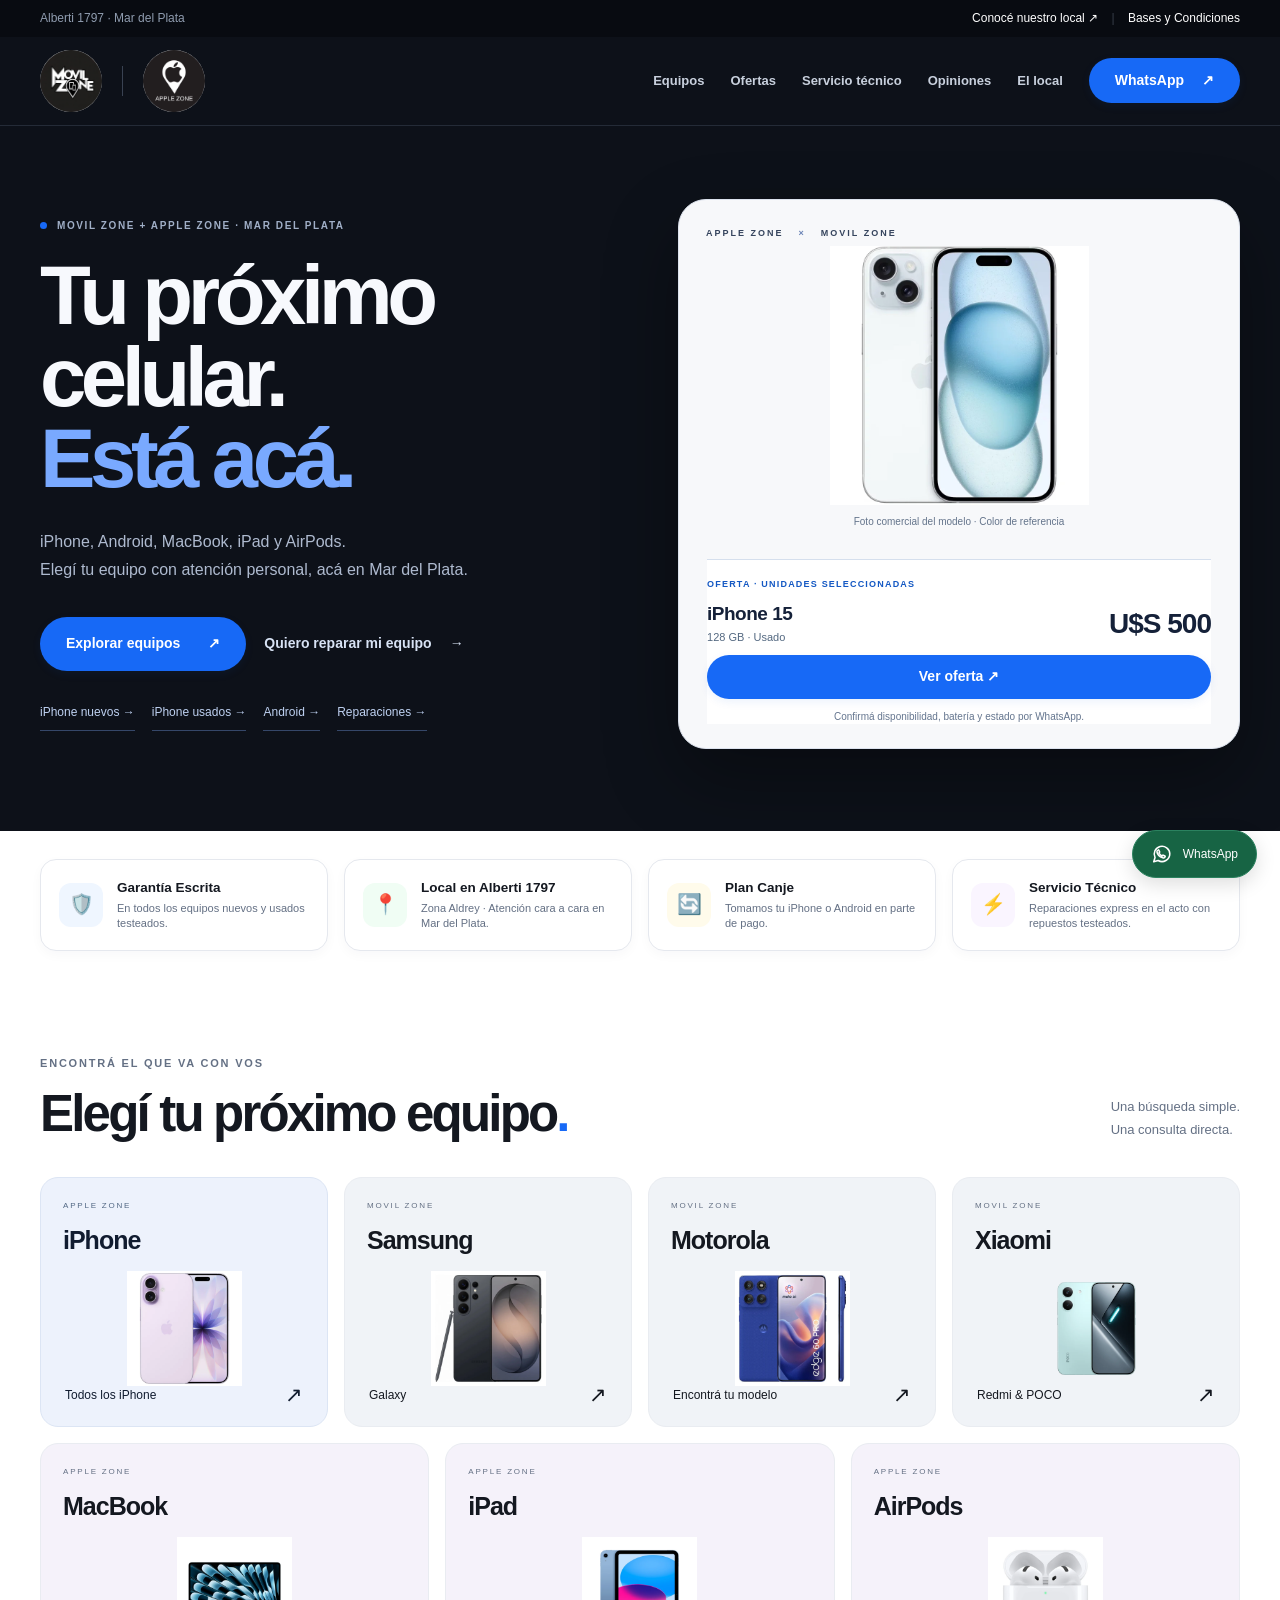
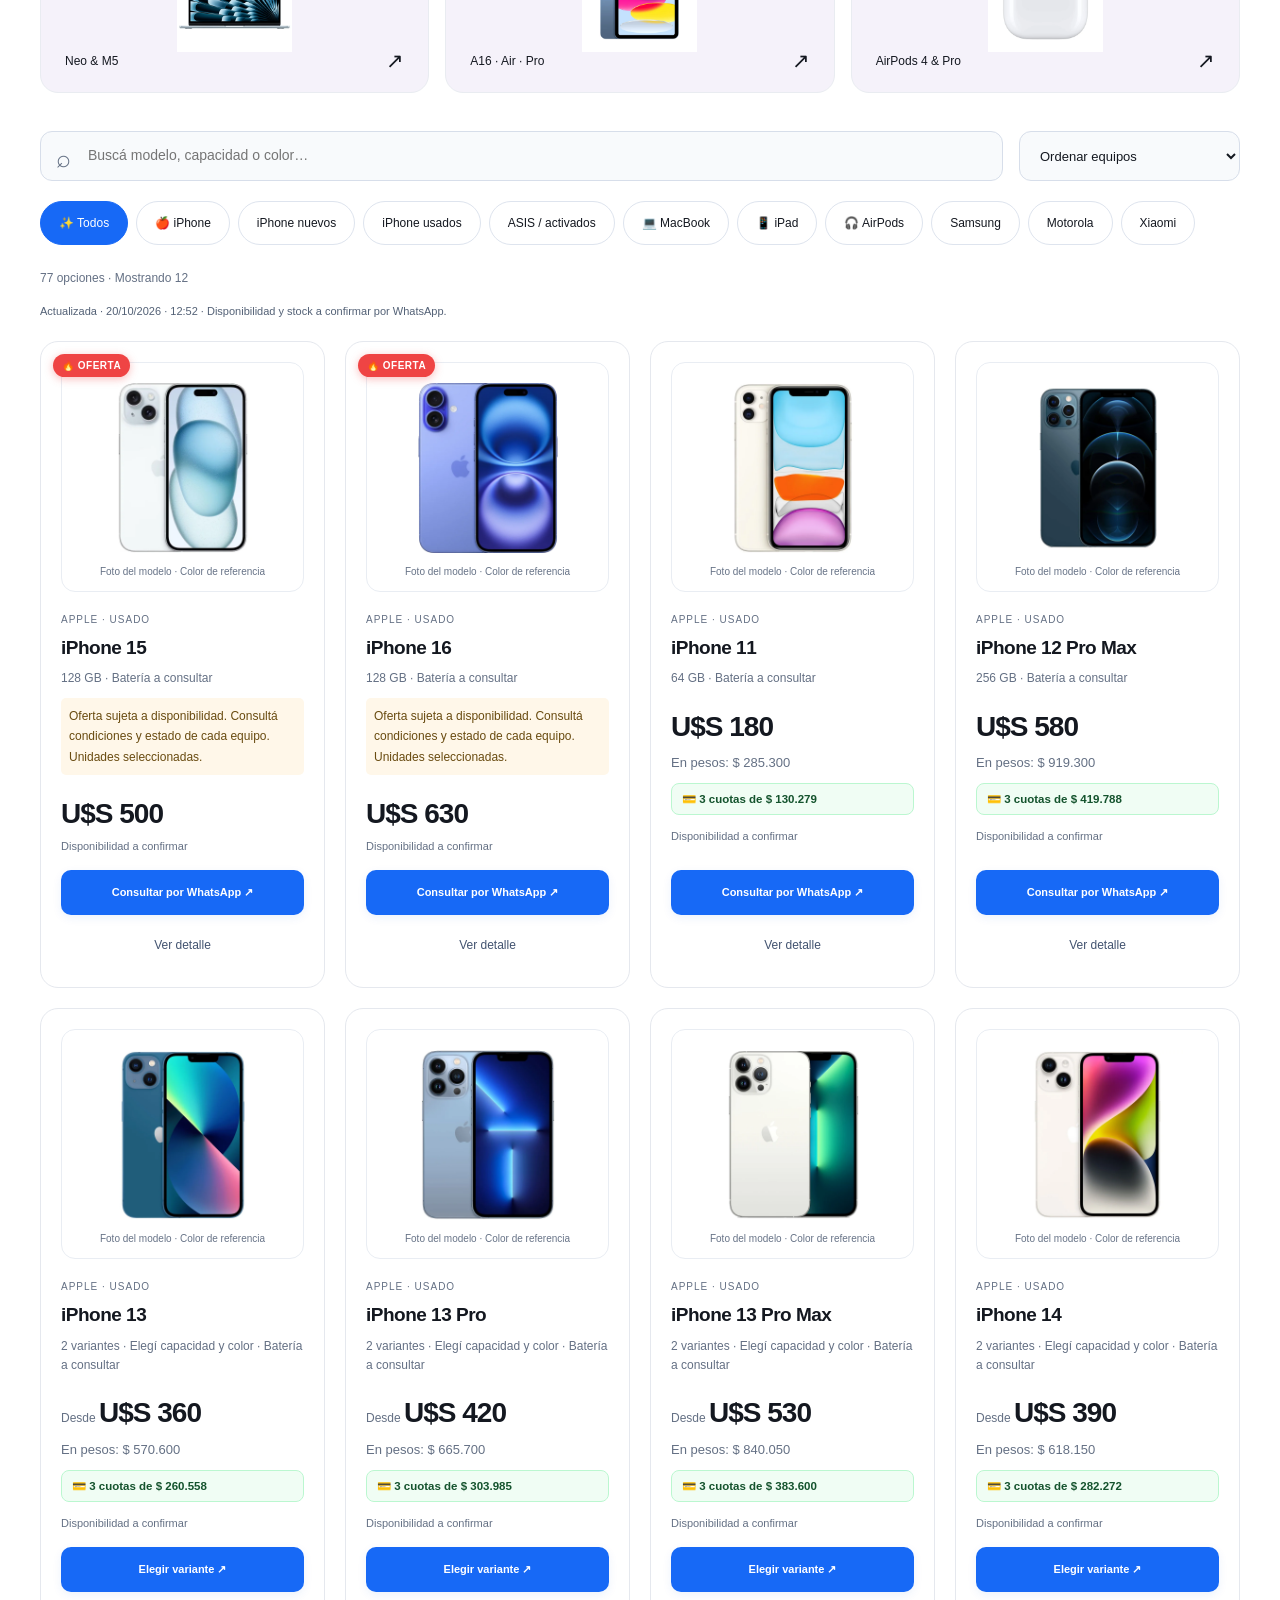
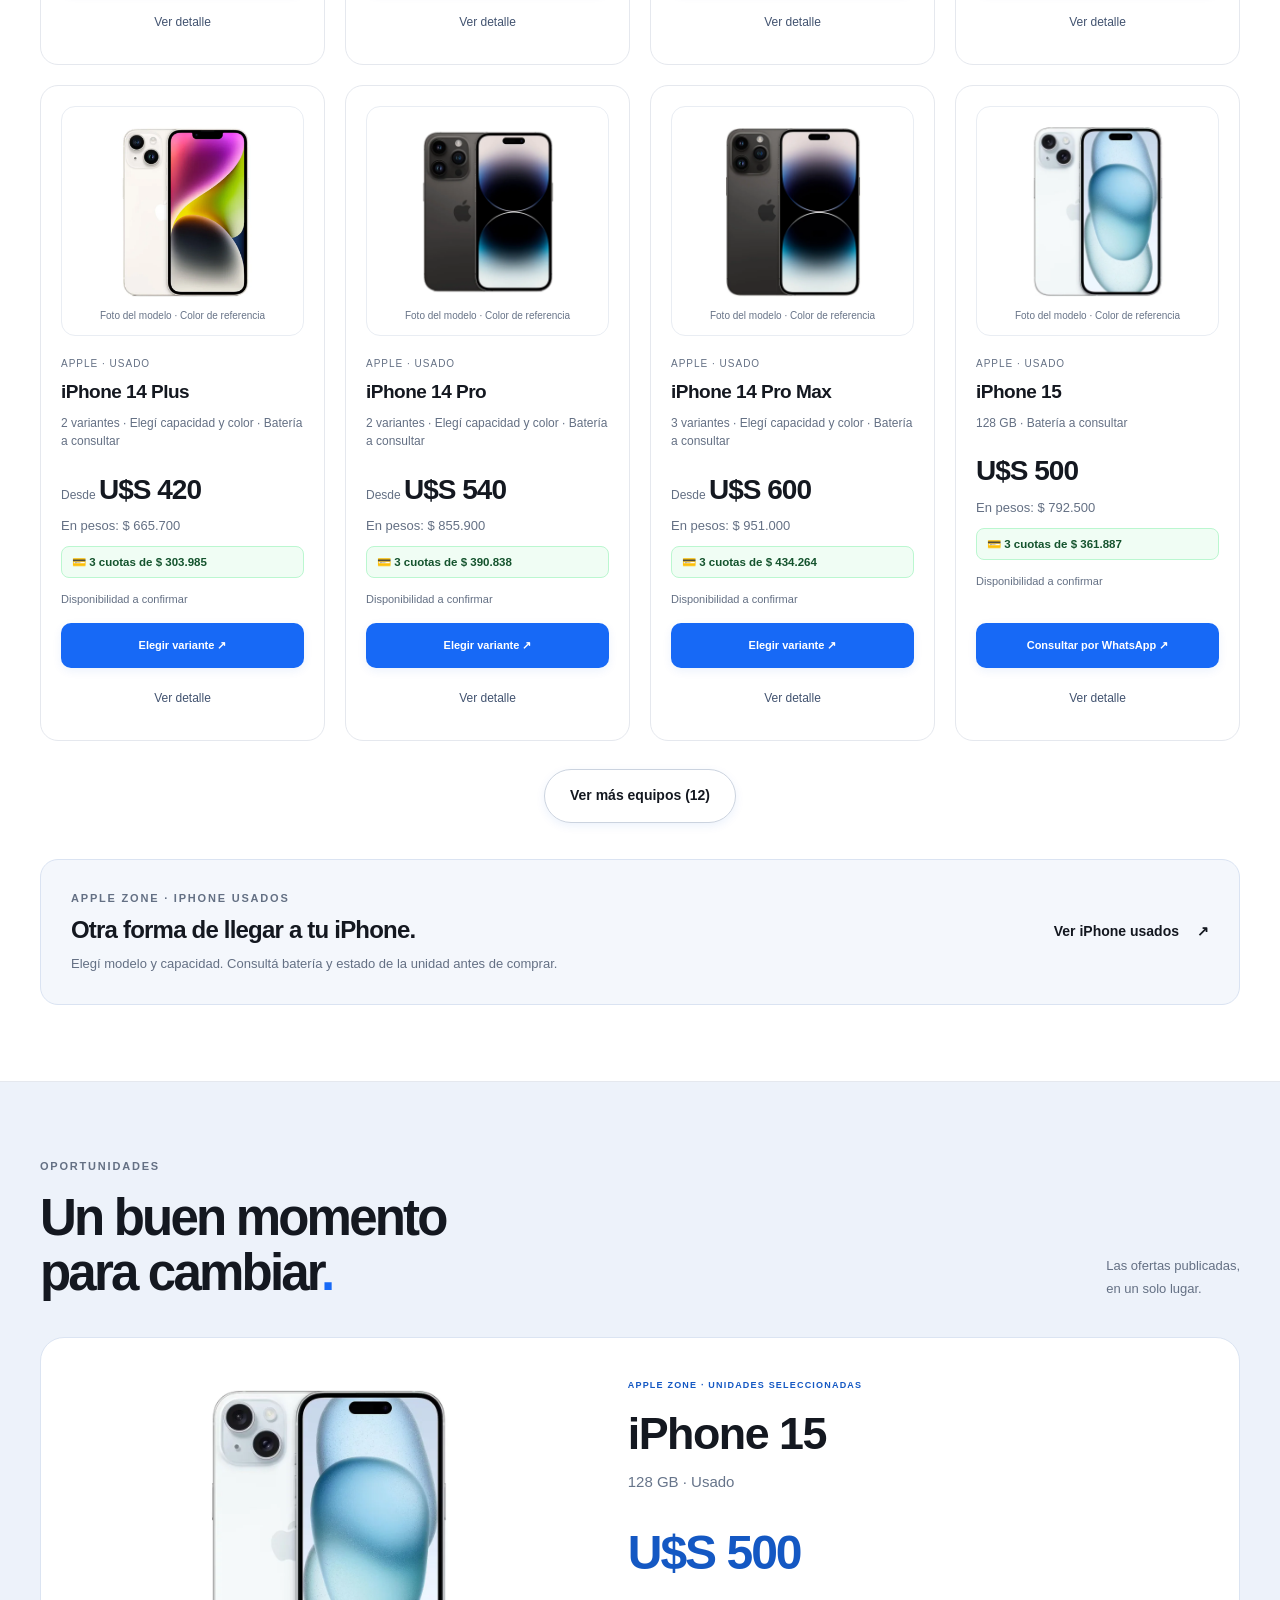
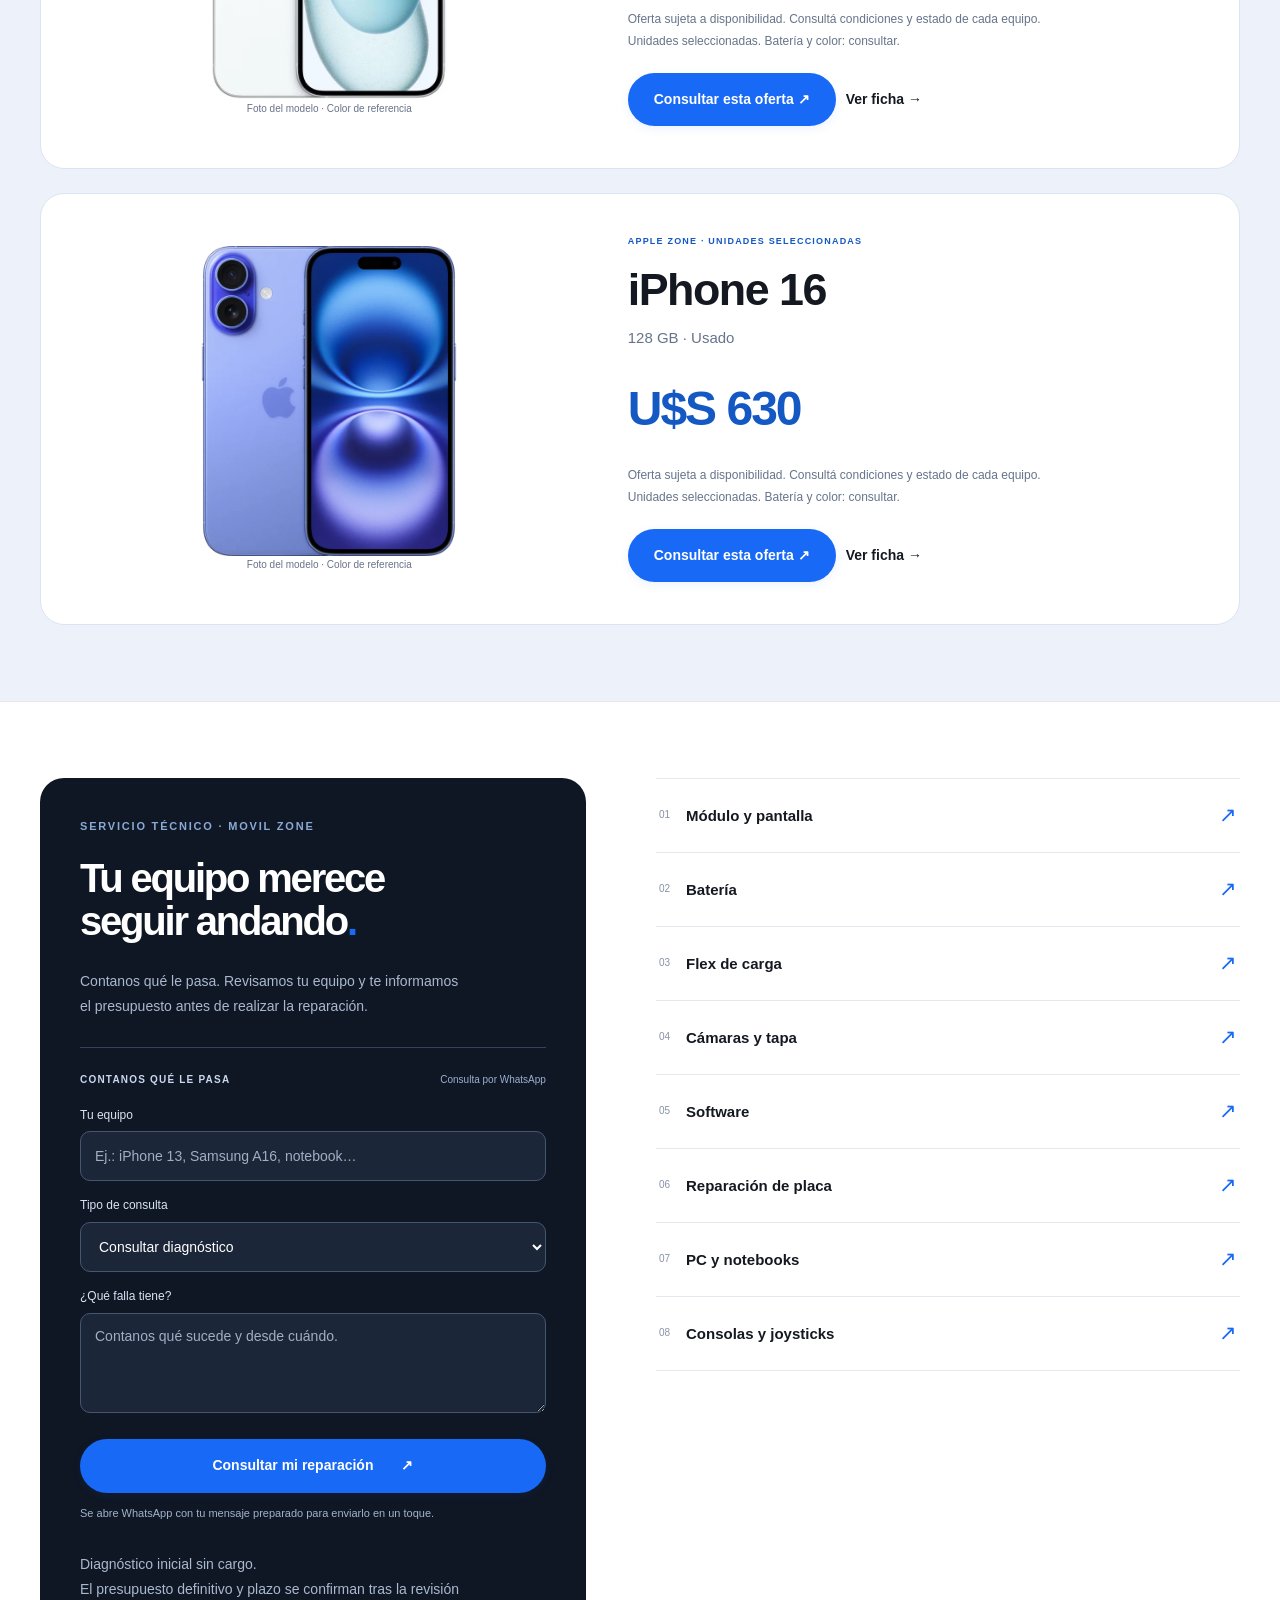
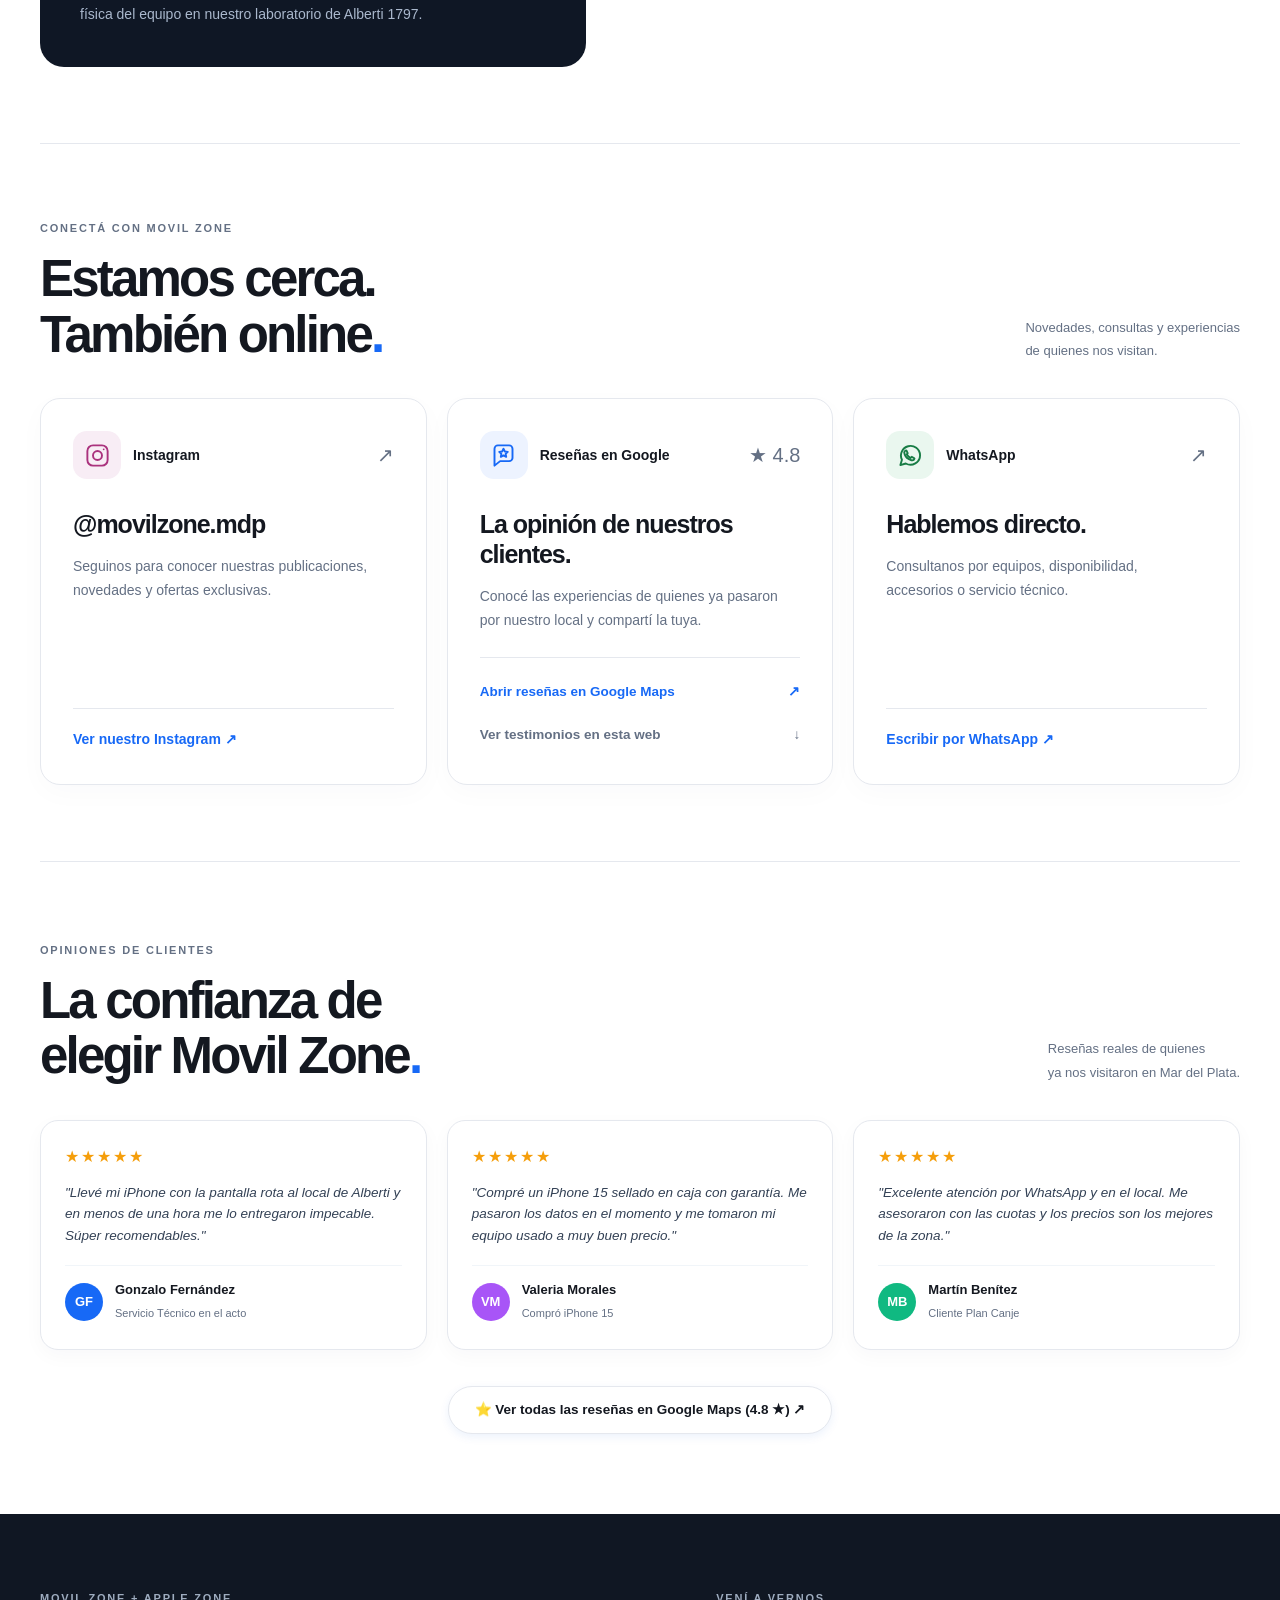
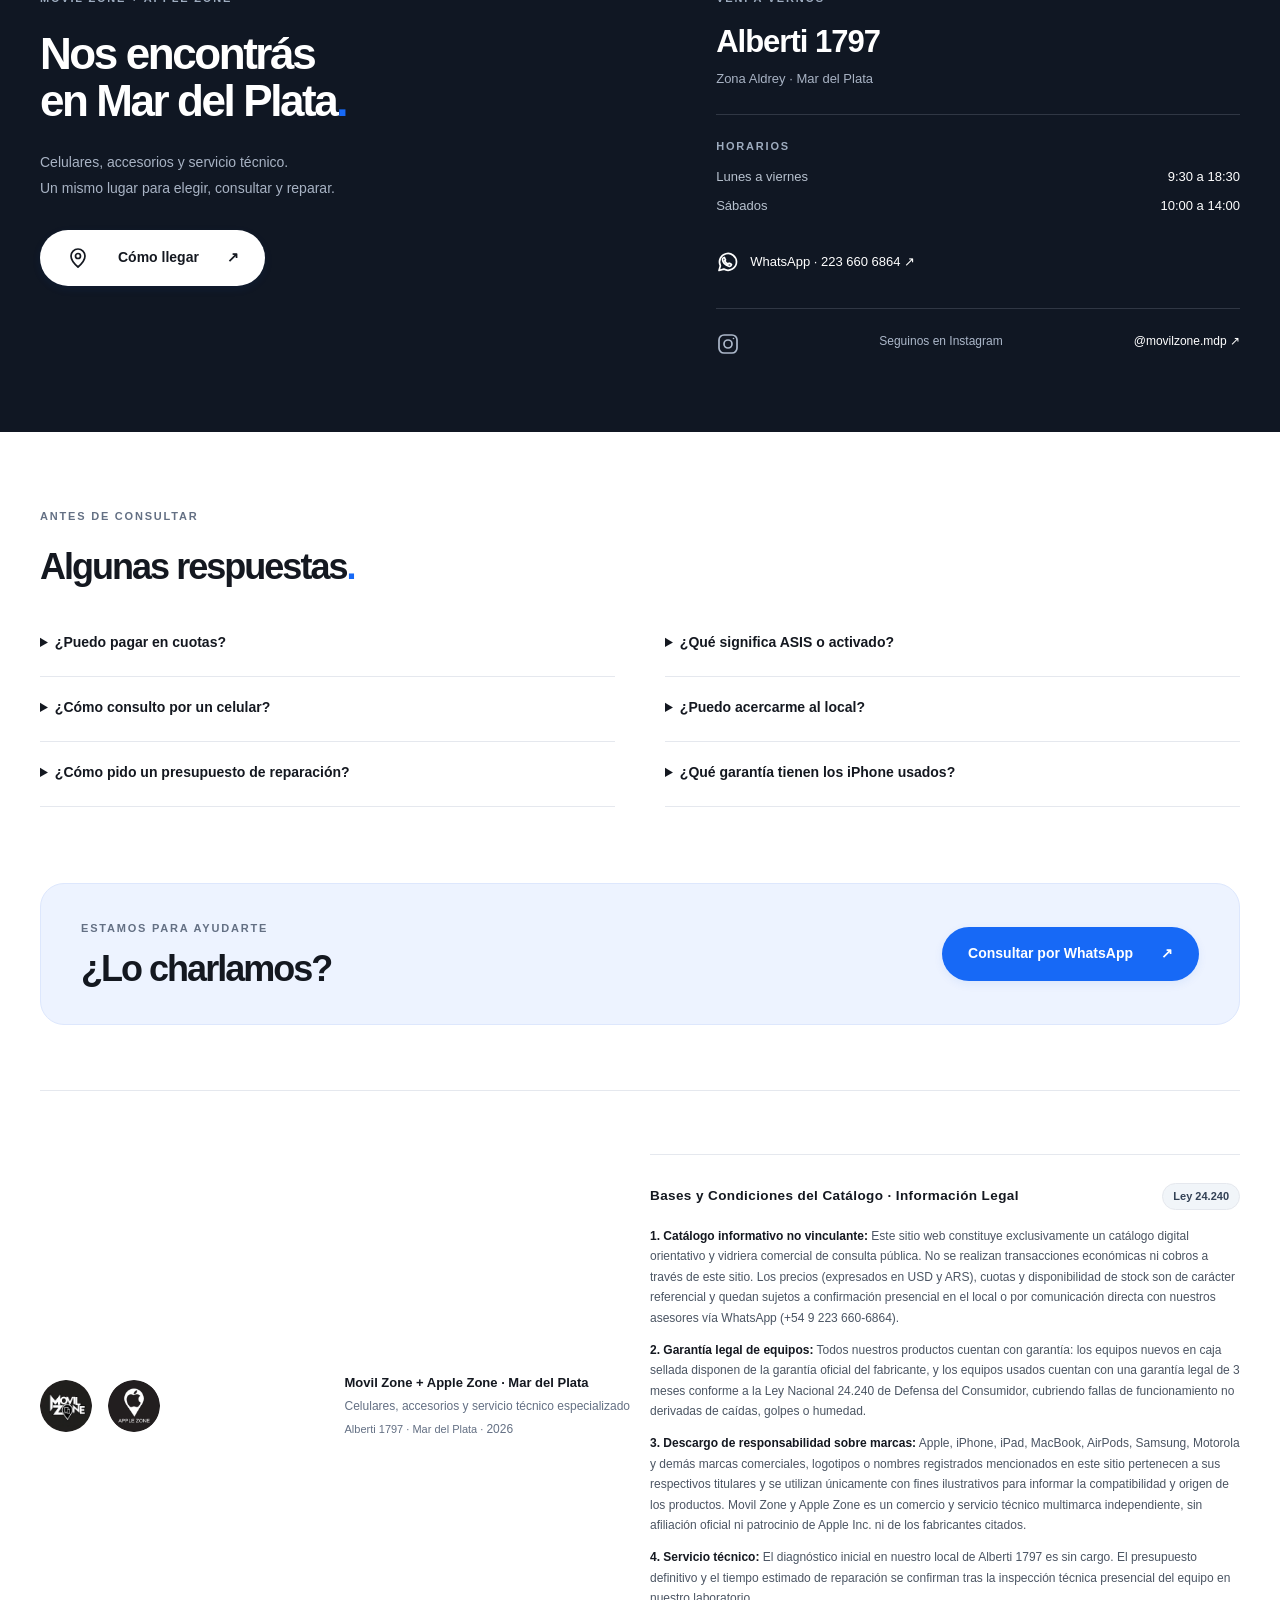
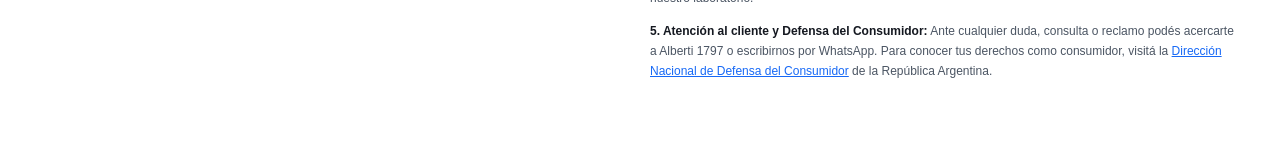
==== commit 3dcae69f: "Agregar seccion de Bases y Condiciones, aviso legal Ley 24.240 y enlace en barra superior" ====
--- a/index.html
+++ b/index.html
@@ -59,7 +59,11 @@
   <a class="skip" href="#equipos">Ir al catálogo</a>
   <div class="topline">
     <span>Alberti 1797 · Mar del Plata</span>
-    <a href="#local">Conocé nuestro local <span aria-hidden="true">↗</span></a>
+    <div>
+      <a href="#local">Conocé nuestro local <span aria-hidden="true">↗</span></a>
+      <span style="opacity: 0.35; margin: 0 10px;">|</span>
+      <a href="#legal">Bases y Condiciones</a>
+    </div>
   </div>
 
   <header class="header">
@@ -528,13 +532,31 @@
   </main>
 
   <!-- FOOTER -->
-  <footer class="shell footer">
-    <div class="footer-brands">
-      <img class="footer-logo" src="assets/logo-movil-zone.png" alt="Movil Zone" width="52" height="52">
-      <img class="footer-logo" src="assets/logo-apple-zone.jpg" alt="Apple Zone" width="52" height="52">
+  <footer class="shell footer" id="legal">
+    <div class="footer-top">
+      <div class="footer-brands">
+        <img class="footer-logo" src="assets/logo-movil-zone.png" alt="Movil Zone" width="52" height="52">
+        <img class="footer-logo" src="assets/logo-apple-zone.jpg" alt="Apple Zone" width="52" height="52">
+      </div>
+      <div class="footer-text">
+        <strong>Movil Zone + Apple Zone · Mar del Plata</strong>
+        <span>Celulares, accesorios y servicio técnico especializado</span>
+        <small>Alberti 1797 · Mar del Plata · <span id="year"></span></small>
+      </div>
     </div>
-    <span>Movil Zone + Apple Zone · Celulares & tecnología</span>
-    <small>Mar del Plata · <span id="year"></span></small>
+
+    <!-- INFORMACIÓN LEGAL Y BASES Y CONDICIONES -->
+    <div class="legal-notice">
+      <div class="legal-notice-header">
+        <h4>Bases y Condiciones del Catálogo · Información Legal</h4>
+        <span class="legal-tag">Ley 24.240</span>
+      </div>
+      <p><strong>1. Catálogo informativo no vinculante:</strong> Este sitio web constituye exclusivamente un catálogo digital orientativo y vidriera comercial de consulta pública. No se realizan transacciones económicas ni cobros a través de este sitio. Los precios (expresados en USD y ARS), cuotas y disponibilidad de stock son de carácter referencial y quedan sujetos a confirmación presencial en el local o por comunicación directa con nuestros asesores vía WhatsApp (+54 9 223 660-6864).</p>
+      <p><strong>2. Garantía legal de equipos:</strong> Todos nuestros productos cuentan con garantía: los equipos nuevos en caja sellada disponen de la garantía oficial del fabricante, y los equipos usados cuentan con una garantía legal de 3 meses conforme a la Ley Nacional 24.240 de Defensa del Consumidor, cubriendo fallas de funcionamiento no derivadas de caídas, golpes o humedad.</p>
+      <p><strong>3. Descargo de responsabilidad sobre marcas:</strong> Apple, iPhone, iPad, MacBook, AirPods, Samsung, Motorola y demás marcas comerciales, logotipos o nombres registrados mencionados en este sitio pertenecen a sus respectivos titulares y se utilizan únicamente con fines ilustrativos para informar la compatibilidad y origen de los productos. Movil Zone y Apple Zone es un comercio y servicio técnico multimarca independiente, sin afiliación oficial ni patrocinio de Apple Inc. ni de los fabricantes citados.</p>
+      <p><strong>4. Servicio técnico:</strong> El diagnóstico inicial en nuestro local de Alberti 1797 es sin cargo. El presupuesto definitivo y el tiempo estimado de reparación se confirman tras la inspección técnica presencial del equipo en nuestro laboratorio.</p>
+      <p><strong>5. Atención al cliente y Defensa del Consumidor:</strong> Ante cualquier duda, consulta o reclamo podés acercarte a Alberti 1797 o escribirnos por WhatsApp. Para conocer tus derechos como consumidor, visitá la <a href="https://www.argentina.gob.ar/produccion/defensadelconsumidor" target="_blank" rel="noopener noreferrer">Dirección Nacional de Defensa del Consumidor</a> de la República Argentina.</p>
+    </div>
   </footer>
 
   <!-- BOTÓN FLOTANTE WHATSAPP -->
--- a/assets/styles.css
+++ b/assets/styles.css
@@ -294,22 +294,47 @@
 
 /* Información Legal y Aviso al Consumidor */
 .legal-notice {
-  margin-top: 32px;
-  padding-top: 24px;
+  margin-top: 36px;
+  padding-top: 28px;
   border-top: 1px solid var(--line);
+  font-size: 12px;
+  line-height: 1.7;
+  color: #4b5563;
+  text-align: left;
+  width: 100%;
+  scroll-margin-top: 120px;
+}
+.legal-notice-header {
+  display: flex;
+  align-items: center;
+  justify-content: space-between;
+  flex-wrap: wrap;
+  gap: 10px;
+  margin-bottom: 16px;
+}
+.legal-notice-header h4 {
+  font-size: 13.5px;
+  font-weight: 750;
+  letter-spacing: 0.4px;
+  color: var(--ink);
+  margin: 0;
+}
+.legal-tag {
+  display: inline-block;
+  background: #f1f5f9;
+  color: #334155;
+  padding: 3px 10px;
+  border-radius: 999px;
   font-size: 11px;
-  line-height: 1.65;
-  color: var(--muted);
-  text-align: left;
-  max-width: 900px;
-  margin-inline: auto;
+  font-weight: 700;
+  border: 1px solid var(--line);
 }
 .legal-notice p {
-  margin: 0 0 10px;
+  margin: 0 0 12px;
 }
 .legal-notice strong {
   color: var(--ink);
-  font-weight: 650;
+  font-weight: 700;
 }
 .legal-notice a {
   color: var(--blue);
@@ -318,3 +343,28 @@
 .legal-notice a:hover {
   color: #094bc5;
 }
+.footer-top {
+  width: 100%;
+  display: flex;
+  align-items: center;
+  justify-content: space-between;
+  flex-wrap: wrap;
+  gap: 16px;
+}
+.footer-text {
+  display: flex;
+  flex-direction: column;
+  gap: 4px;
+}
+.footer-text strong {
+  font-size: 13px;
+  color: var(--ink);
+}
+.footer-text span {
+  font-size: 12px;
+  color: var(--muted);
+}
+.footer-text small {
+  font-size: 11px;
+  color: var(--muted);
+}
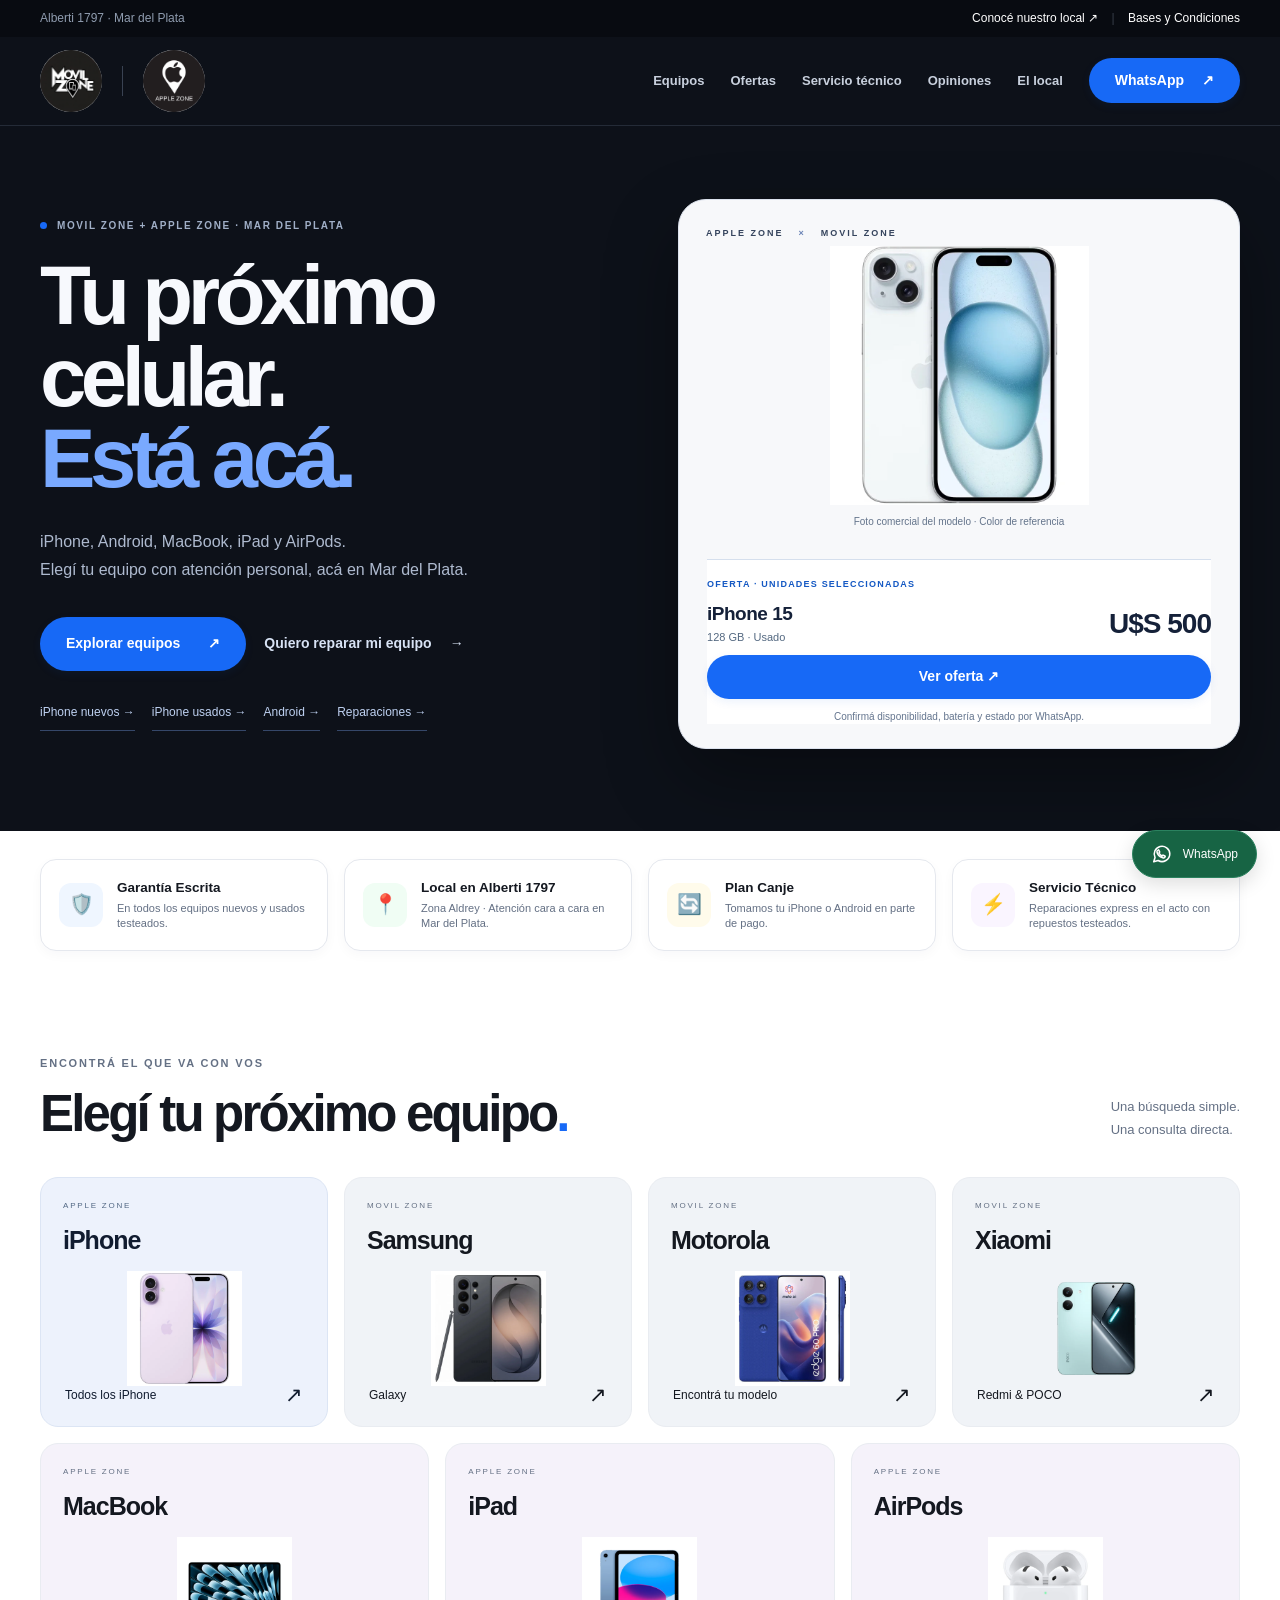
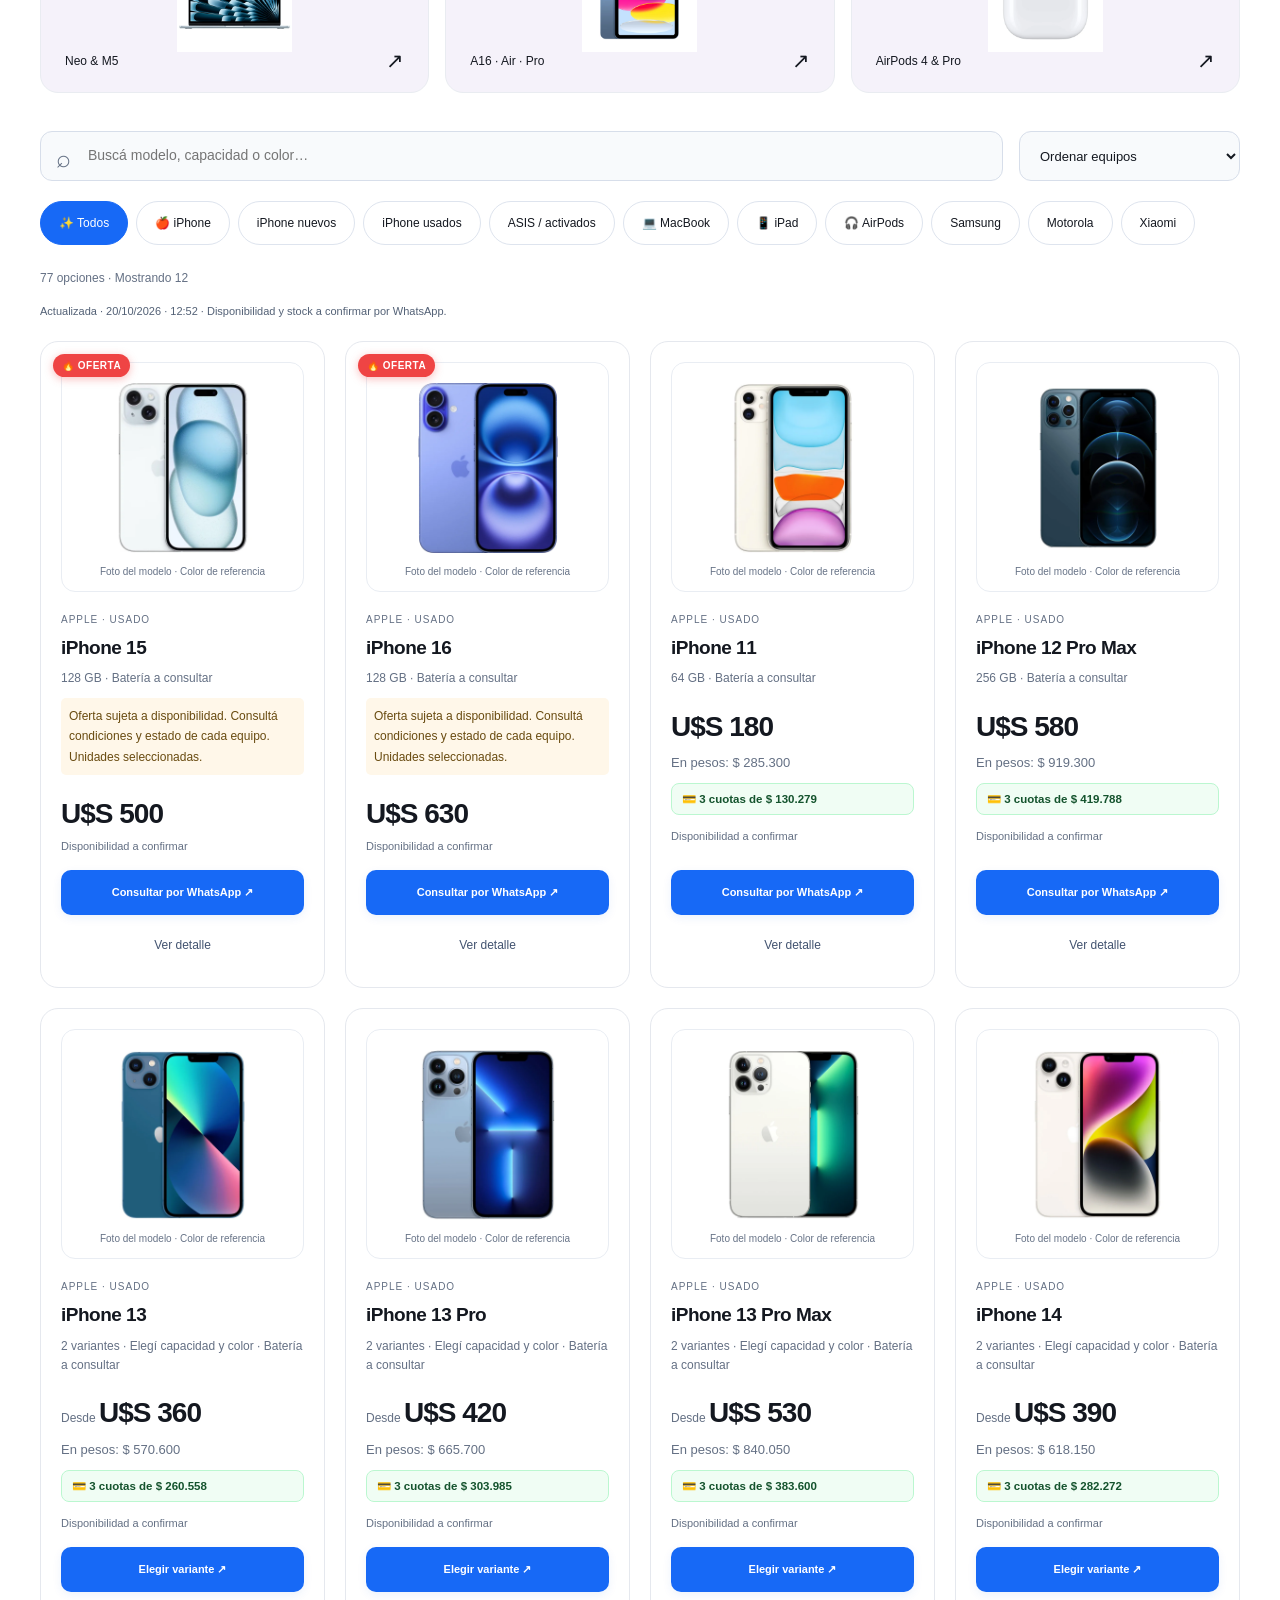
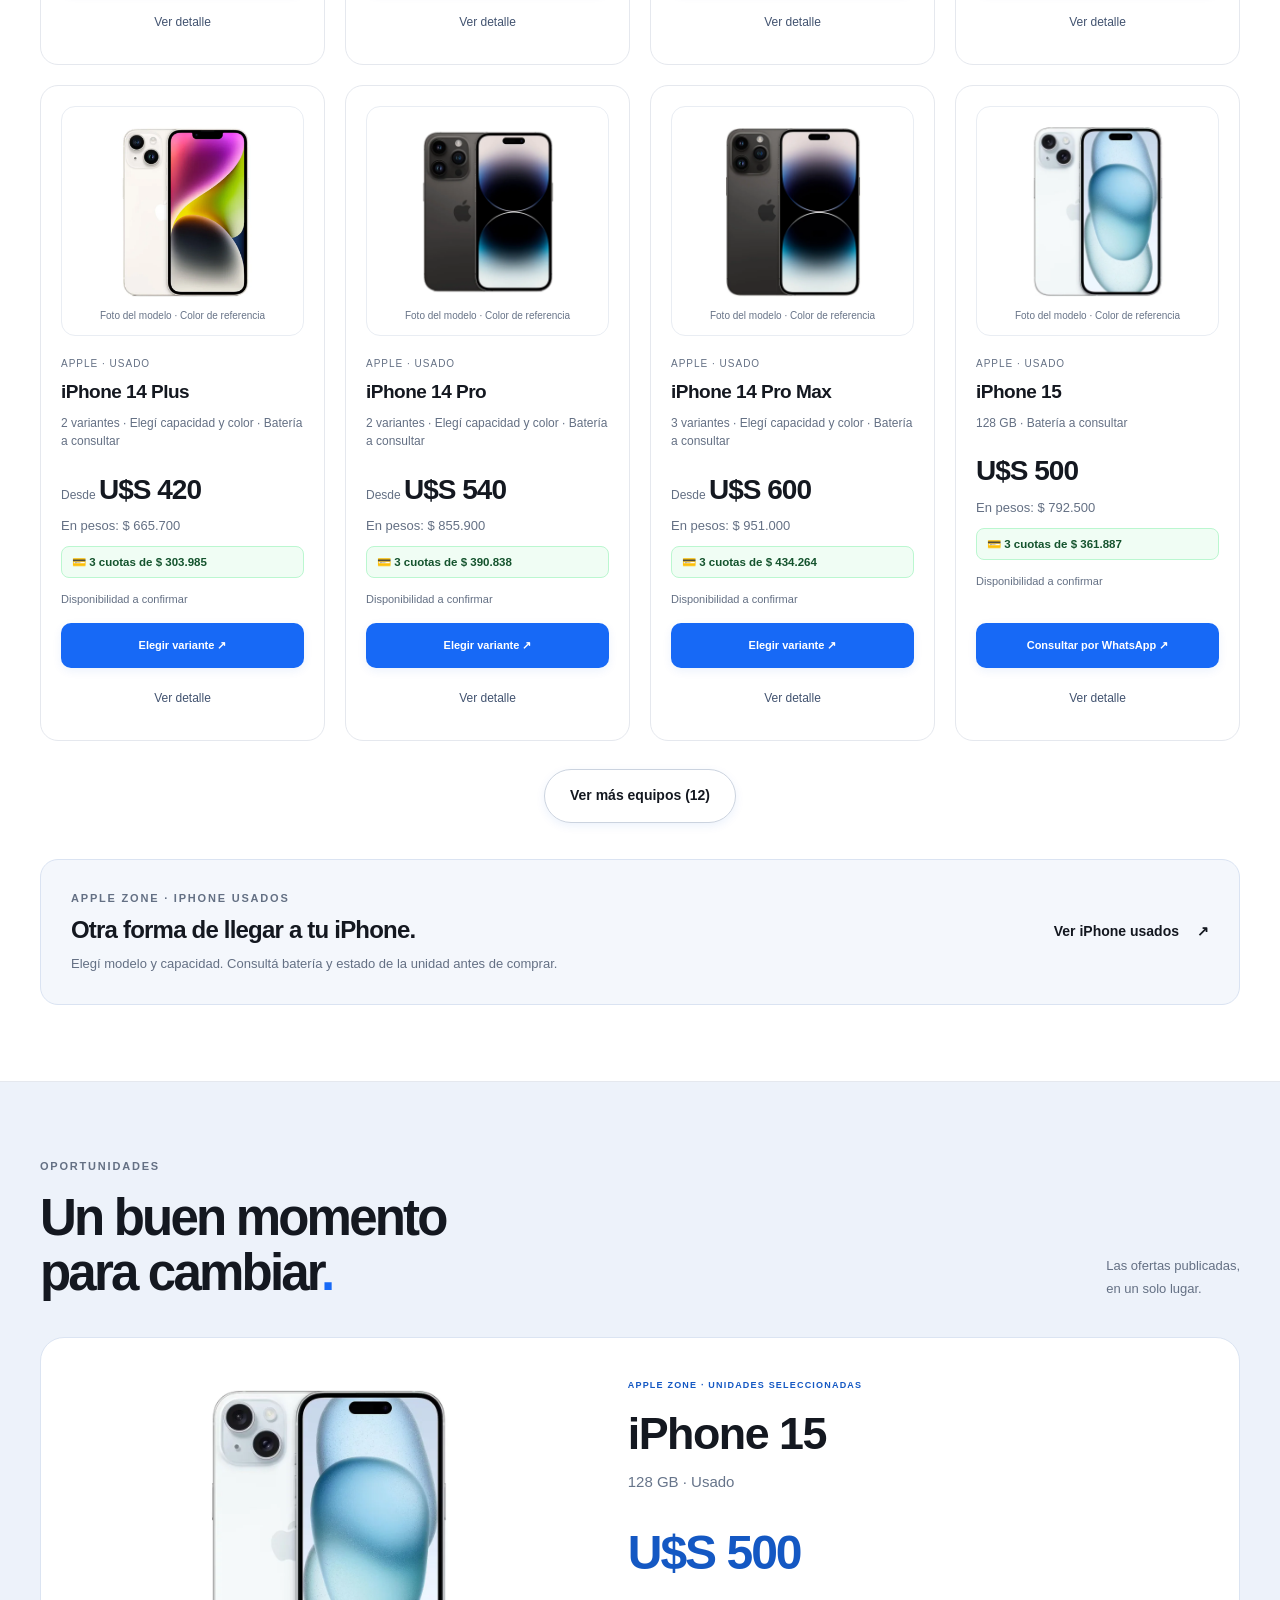
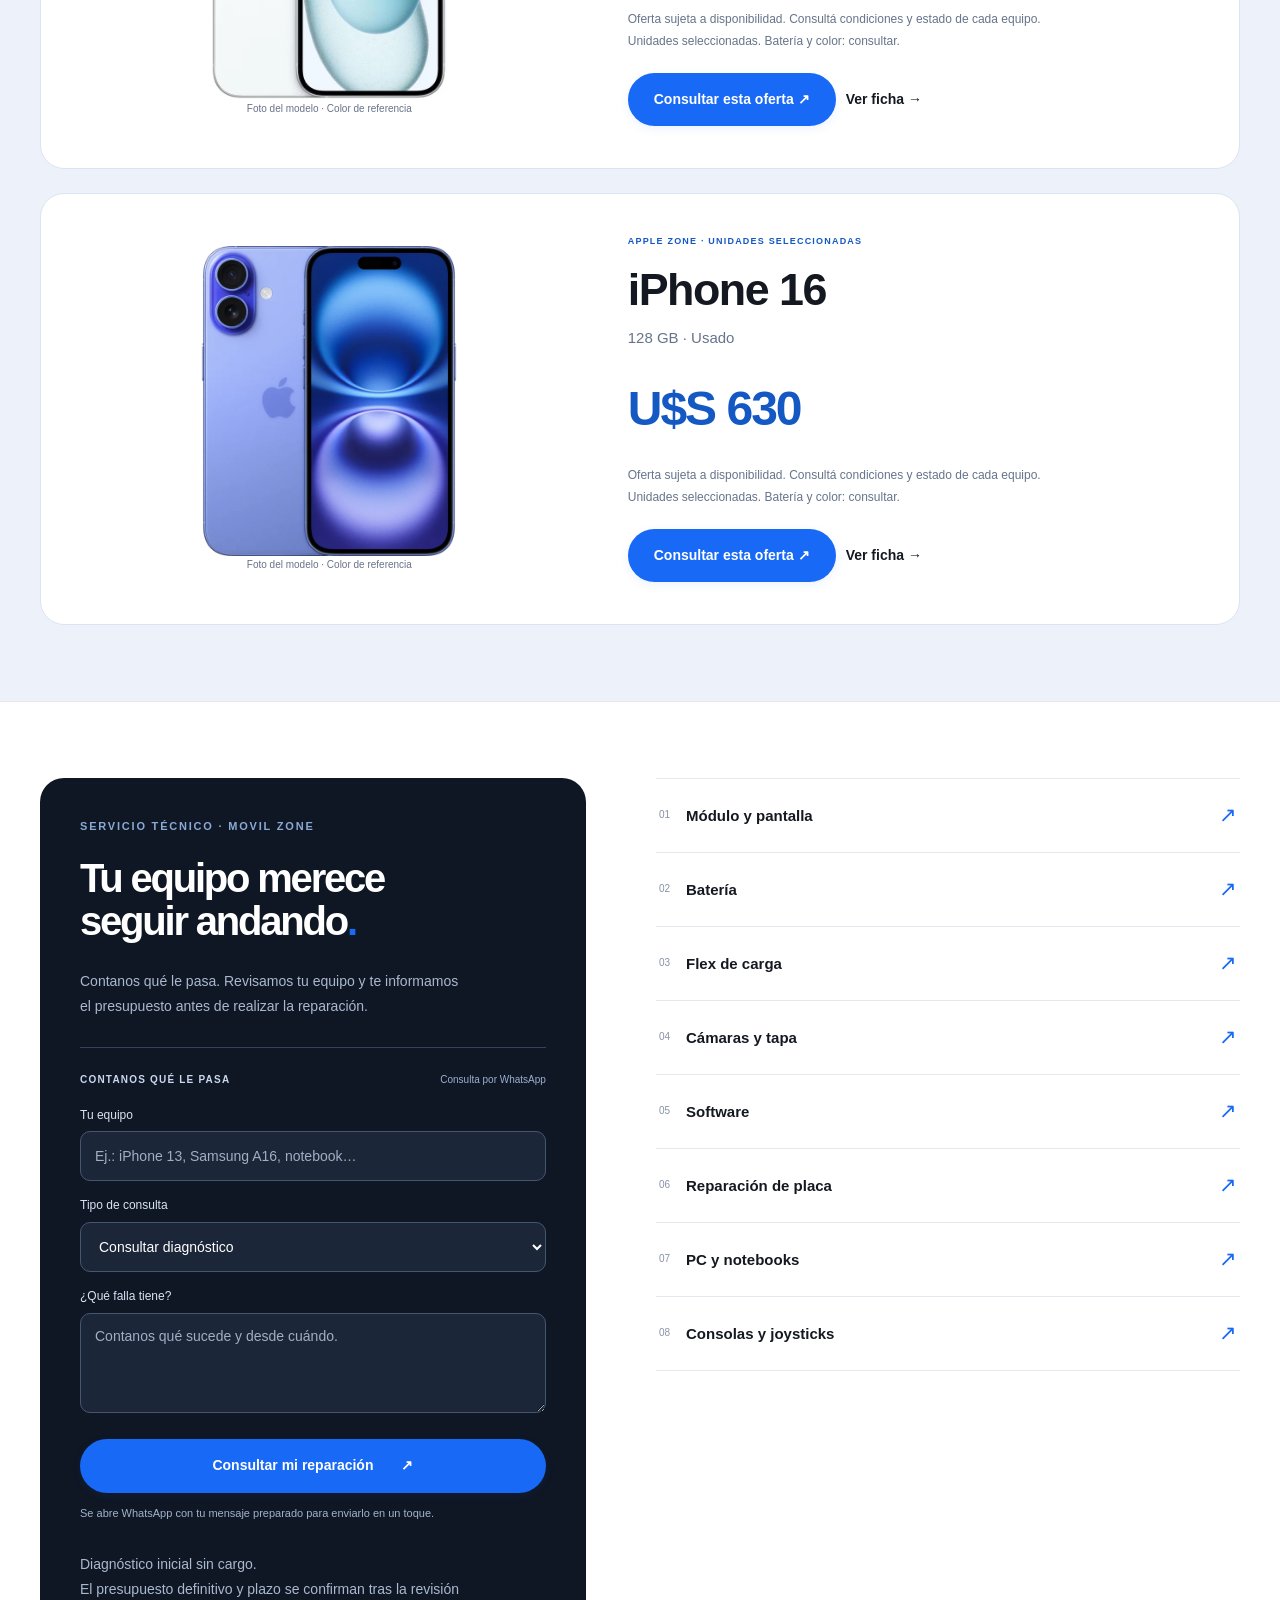
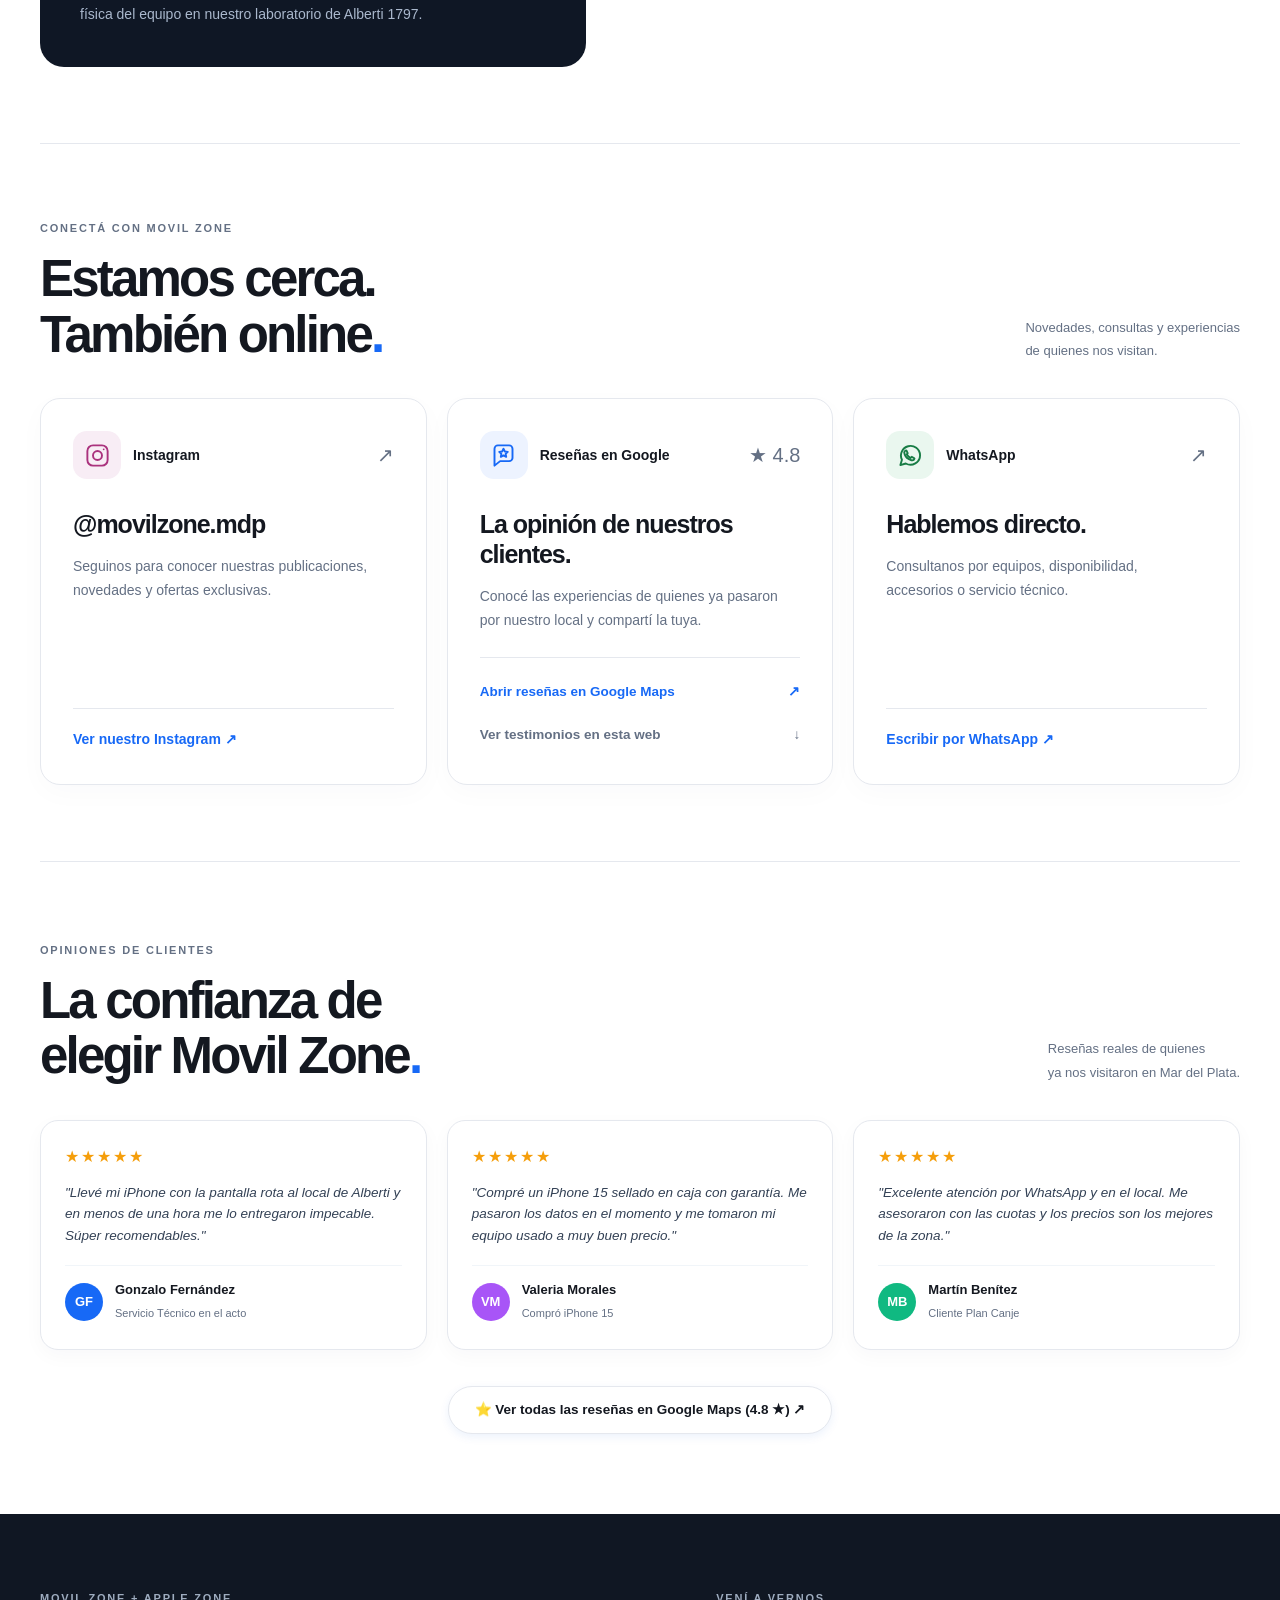
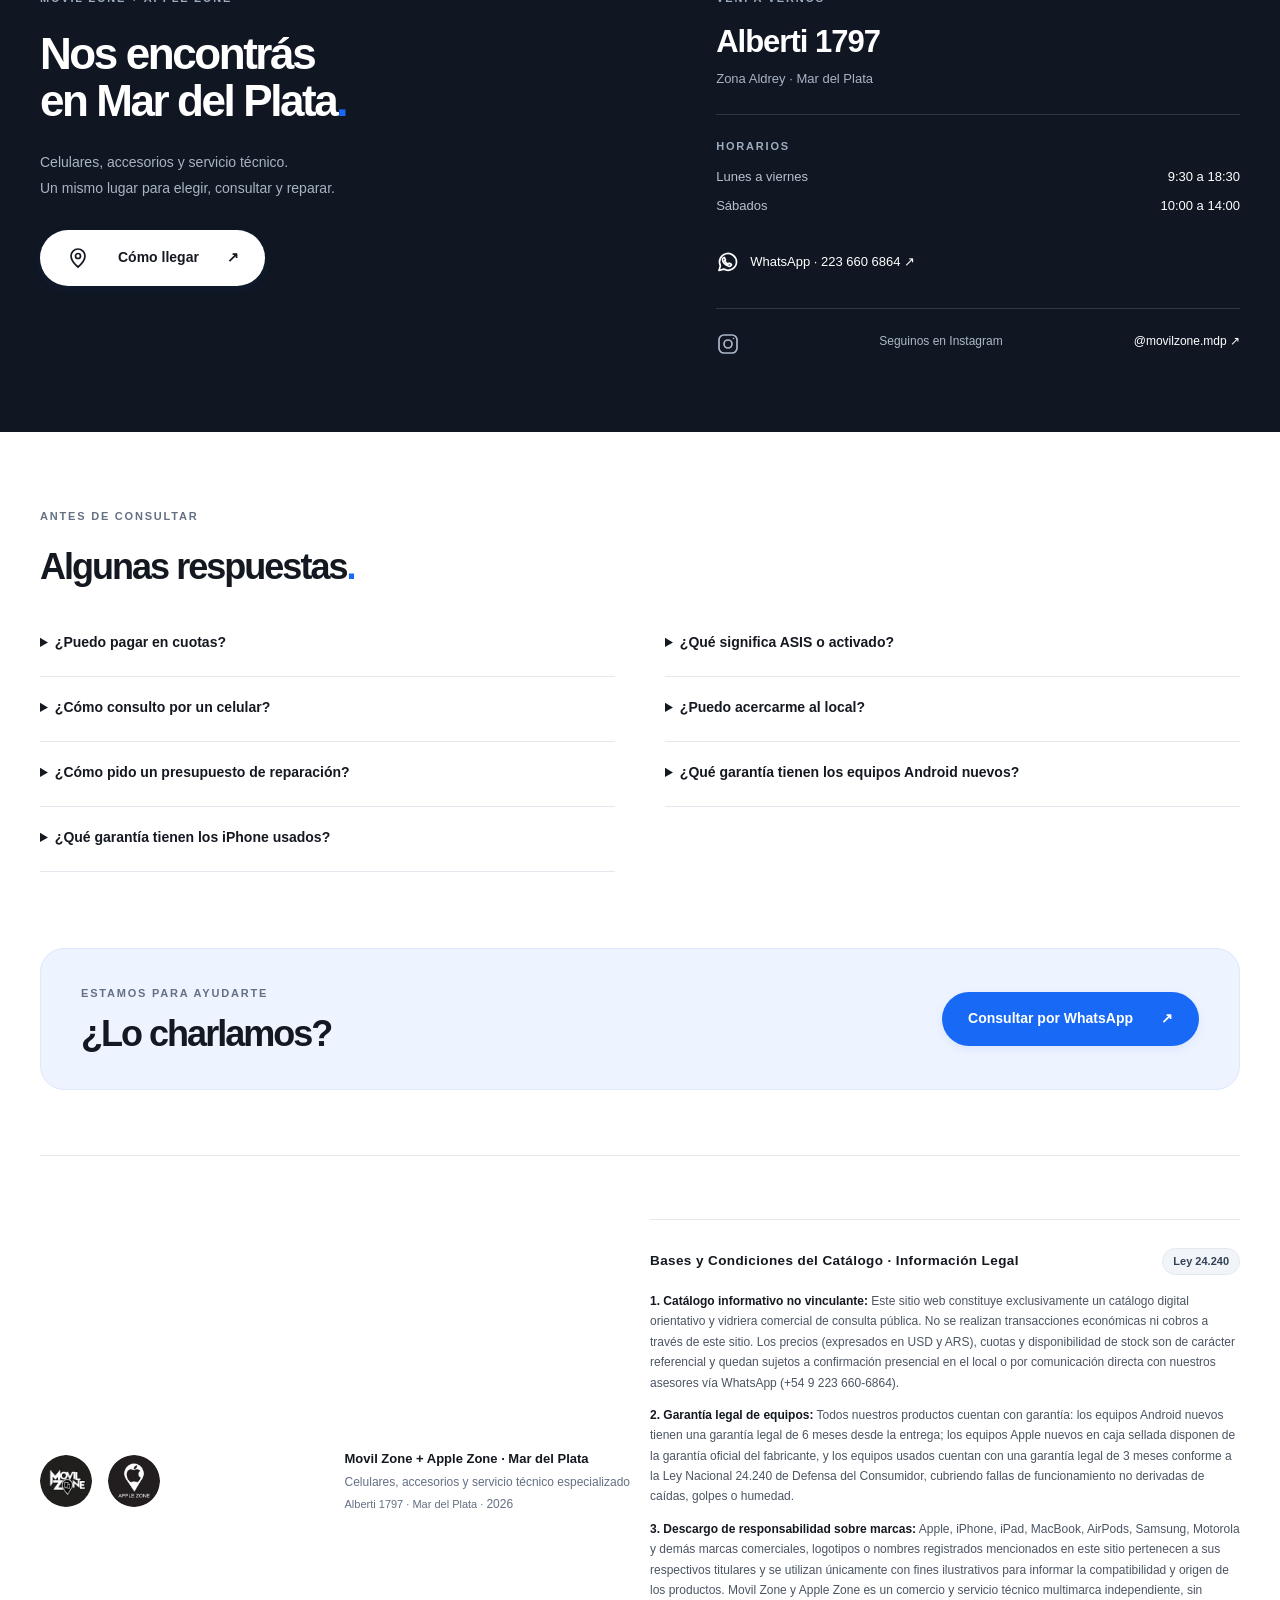
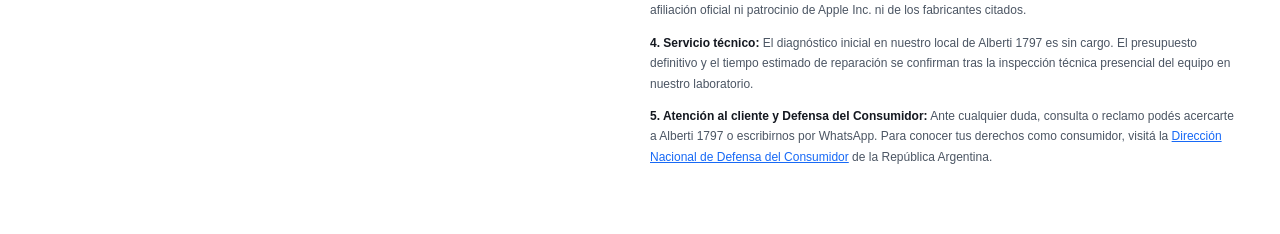
==== commit 88406ae7: "Informar garantía legal de 6 meses para equipos Android nuevos" ====
--- a/index.html
+++ b/index.html
@@ -515,6 +515,10 @@
           <p>Completá el formulario en la sección de servicio técnico con tu modelo y falla. El presupuesto y diagnóstico son sin cargo; el valor final y el tiempo dependen de los repuestos requeridos.</p>
         </details>
         <details>
+          <summary>¿Qué garantía tienen los equipos Android nuevos?</summary>
+          <p>Los equipos Android nuevos tienen una garantía legal de 6 meses desde la entrega, que cubre defectos y fallas de funcionamiento conforme a la Ley 24.240.</p>
+        </details>
+        <details>
           <summary>¿Qué garantía tienen los iPhone usados?</summary>
           <p>Todos nuestros iPhone usados se entregan probados y garantizados, informando porcentaje de batería, estado estético y funcionamiento general.</p>
         </details>
@@ -552,7 +556,7 @@
         <span class="legal-tag">Ley 24.240</span>
       </div>
       <p><strong>1. Catálogo informativo no vinculante:</strong> Este sitio web constituye exclusivamente un catálogo digital orientativo y vidriera comercial de consulta pública. No se realizan transacciones económicas ni cobros a través de este sitio. Los precios (expresados en USD y ARS), cuotas y disponibilidad de stock son de carácter referencial y quedan sujetos a confirmación presencial en el local o por comunicación directa con nuestros asesores vía WhatsApp (+54 9 223 660-6864).</p>
-      <p><strong>2. Garantía legal de equipos:</strong> Todos nuestros productos cuentan con garantía: los equipos nuevos en caja sellada disponen de la garantía oficial del fabricante, y los equipos usados cuentan con una garantía legal de 3 meses conforme a la Ley Nacional 24.240 de Defensa del Consumidor, cubriendo fallas de funcionamiento no derivadas de caídas, golpes o humedad.</p>
+      <p><strong>2. Garantía legal de equipos:</strong> Todos nuestros productos cuentan con garantía: los equipos Android nuevos tienen una garantía legal de 6 meses desde la entrega; los equipos Apple nuevos en caja sellada disponen de la garantía oficial del fabricante, y los equipos usados cuentan con una garantía legal de 3 meses conforme a la Ley Nacional 24.240 de Defensa del Consumidor, cubriendo fallas de funcionamiento no derivadas de caídas, golpes o humedad.</p>
       <p><strong>3. Descargo de responsabilidad sobre marcas:</strong> Apple, iPhone, iPad, MacBook, AirPods, Samsung, Motorola y demás marcas comerciales, logotipos o nombres registrados mencionados en este sitio pertenecen a sus respectivos titulares y se utilizan únicamente con fines ilustrativos para informar la compatibilidad y origen de los productos. Movil Zone y Apple Zone es un comercio y servicio técnico multimarca independiente, sin afiliación oficial ni patrocinio de Apple Inc. ni de los fabricantes citados.</p>
       <p><strong>4. Servicio técnico:</strong> El diagnóstico inicial en nuestro local de Alberti 1797 es sin cargo. El presupuesto definitivo y el tiempo estimado de reparación se confirman tras la inspección técnica presencial del equipo en nuestro laboratorio.</p>
       <p><strong>5. Atención al cliente y Defensa del Consumidor:</strong> Ante cualquier duda, consulta o reclamo podés acercarte a Alberti 1797 o escribirnos por WhatsApp. Para conocer tus derechos como consumidor, visitá la <a href="https://www.argentina.gob.ar/produccion/defensadelconsumidor" target="_blank" rel="noopener noreferrer">Dirección Nacional de Defensa del Consumidor</a> de la República Argentina.</p>
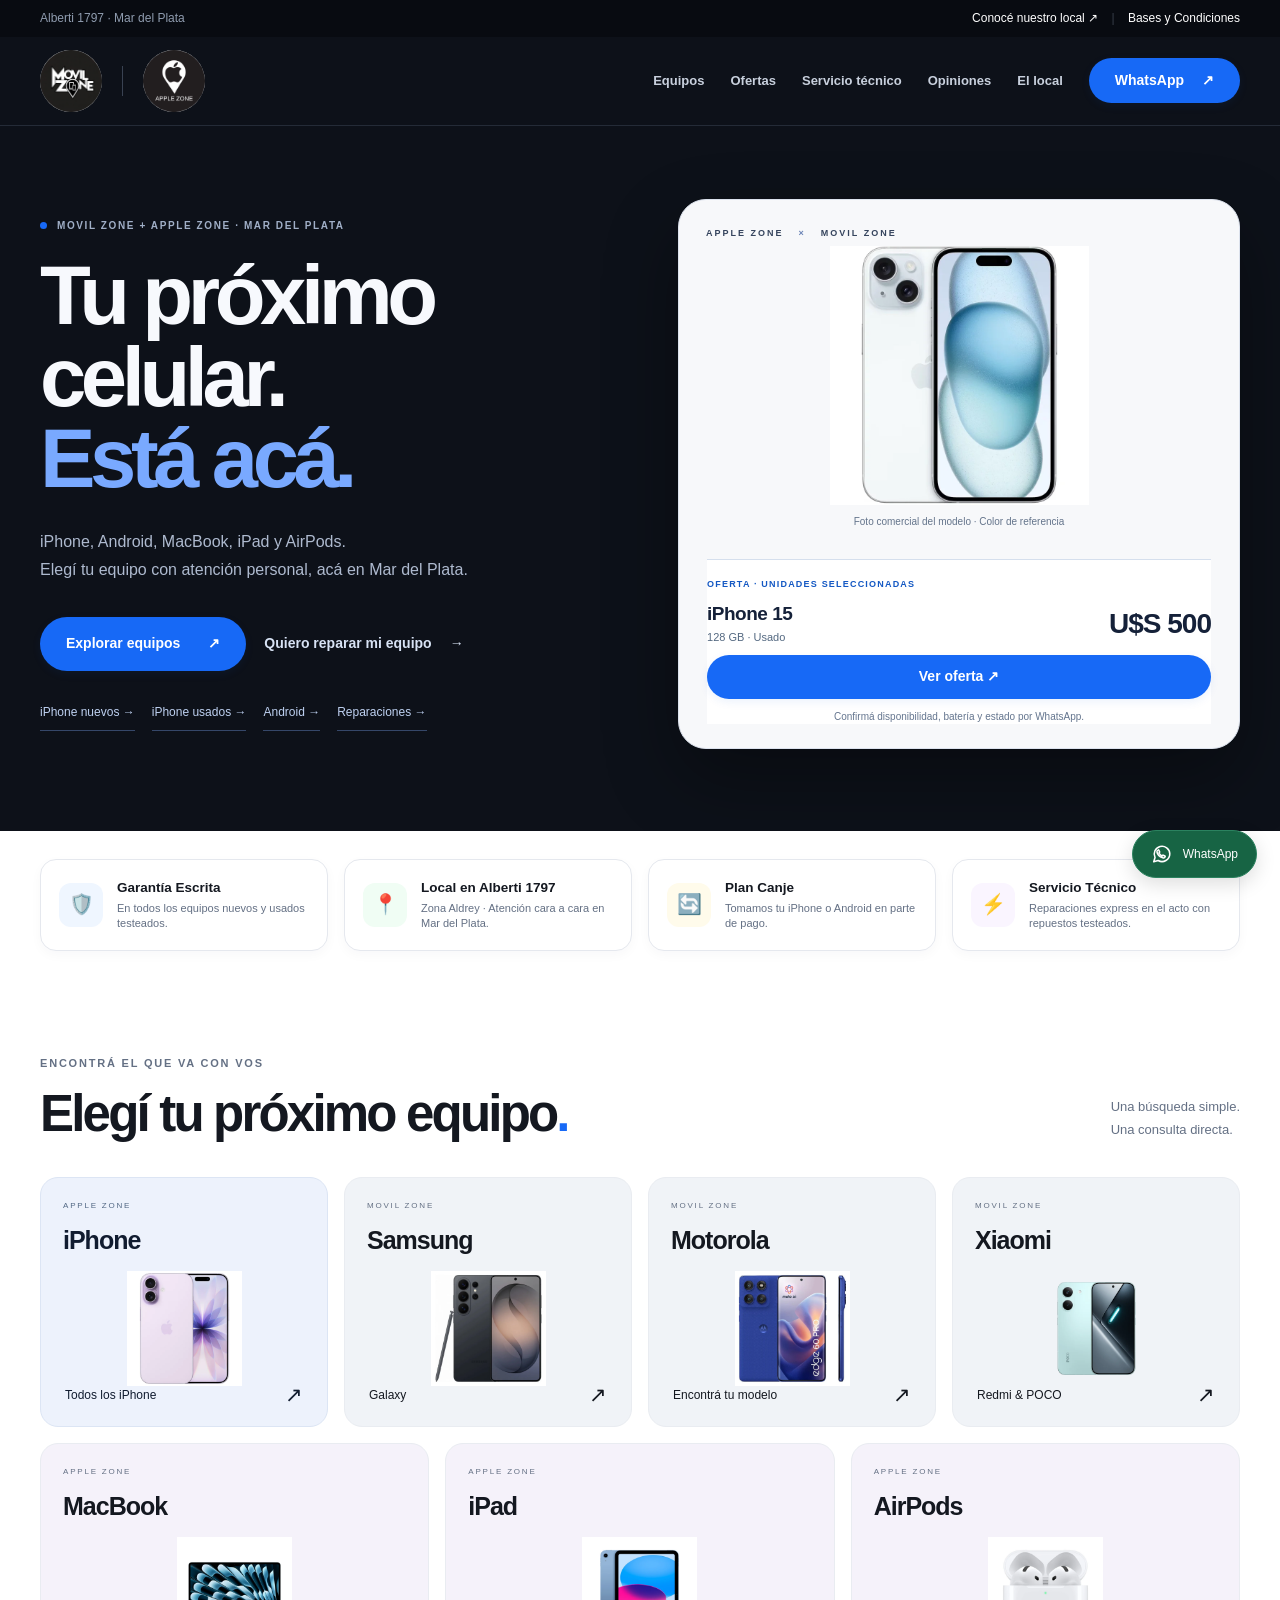
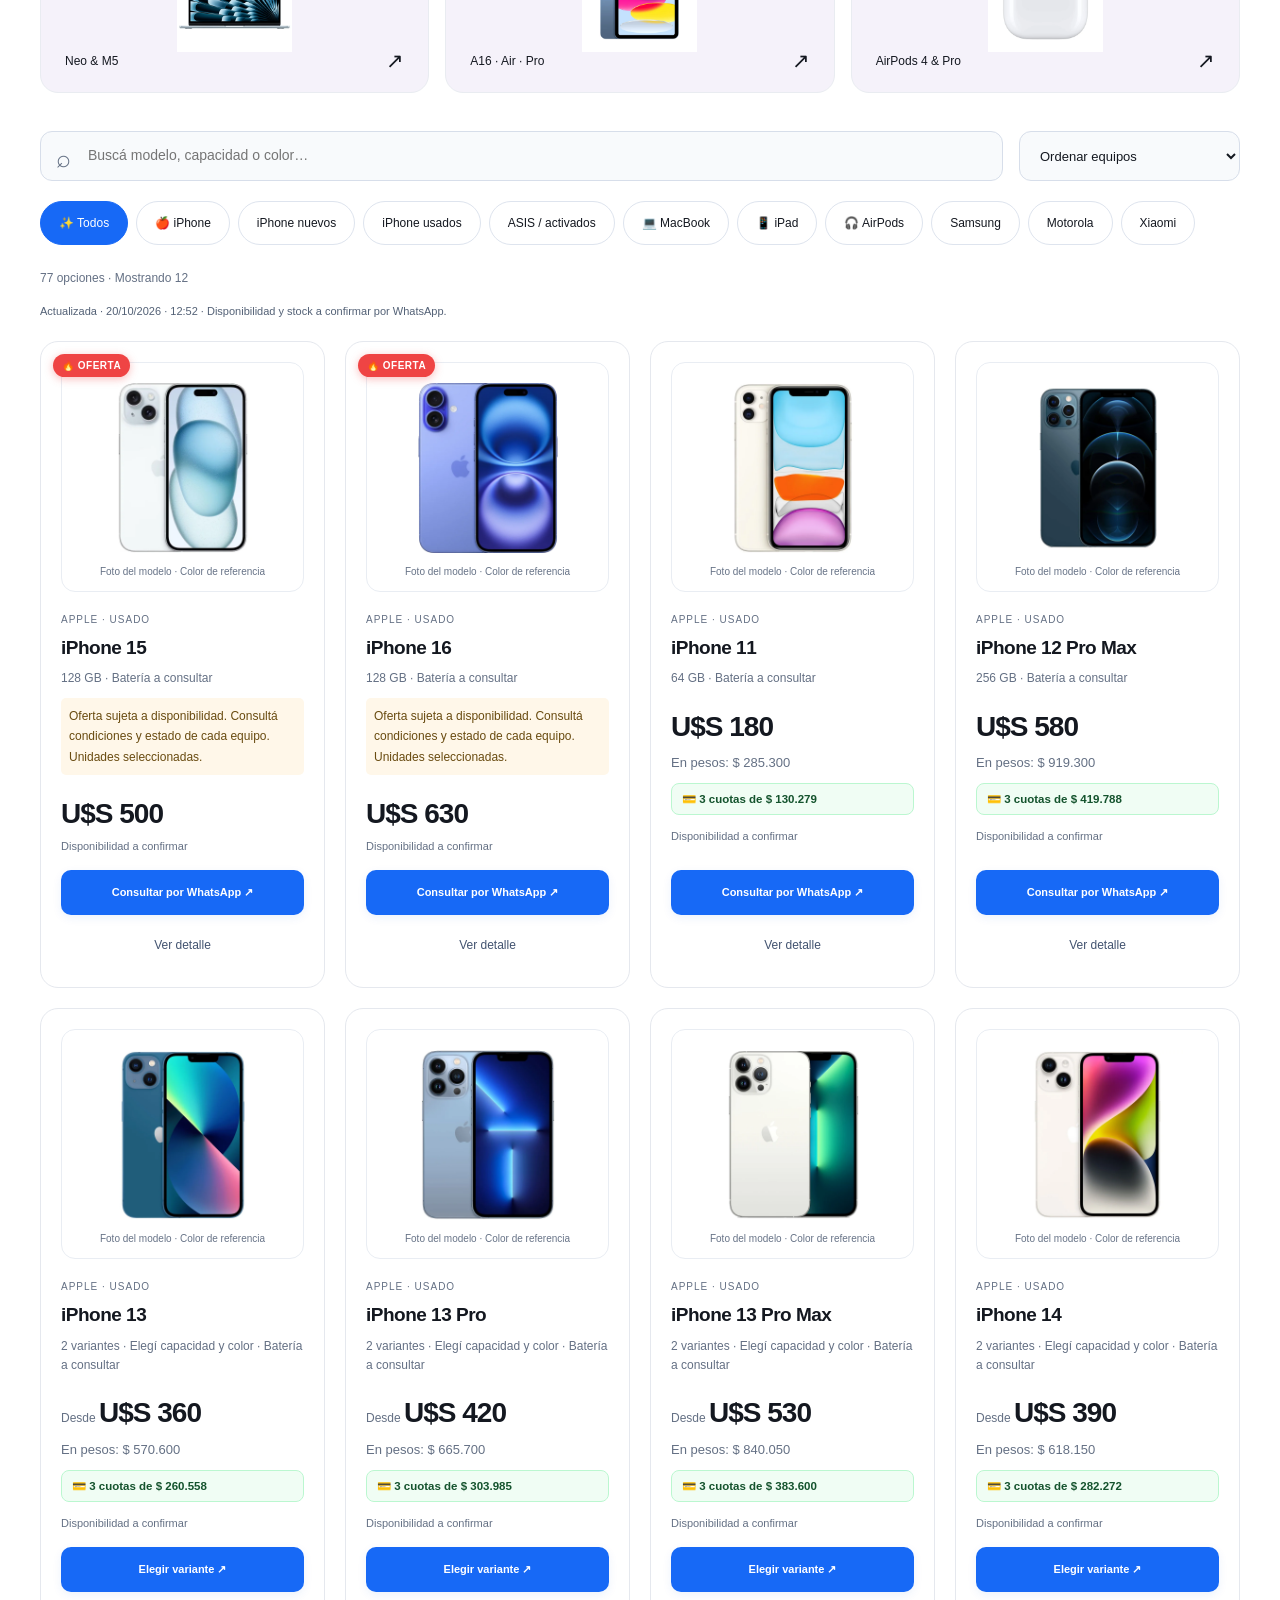
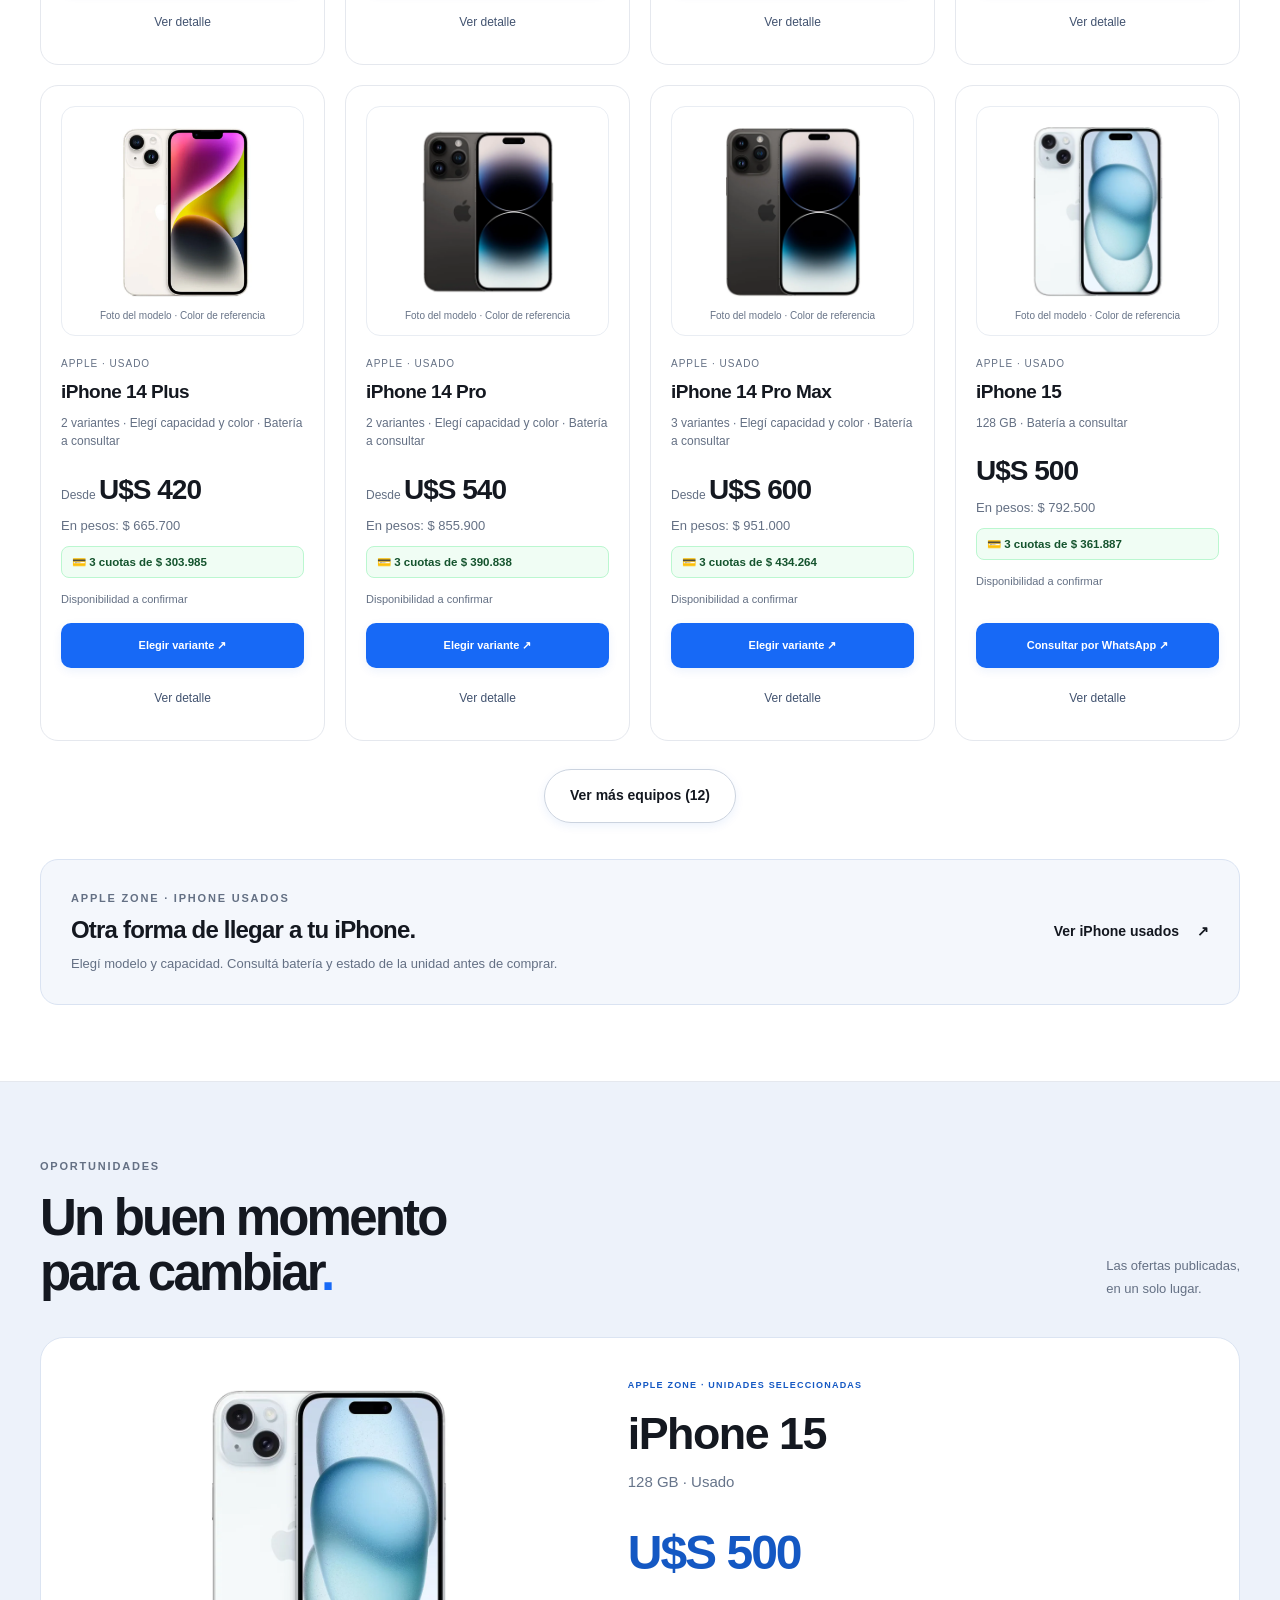
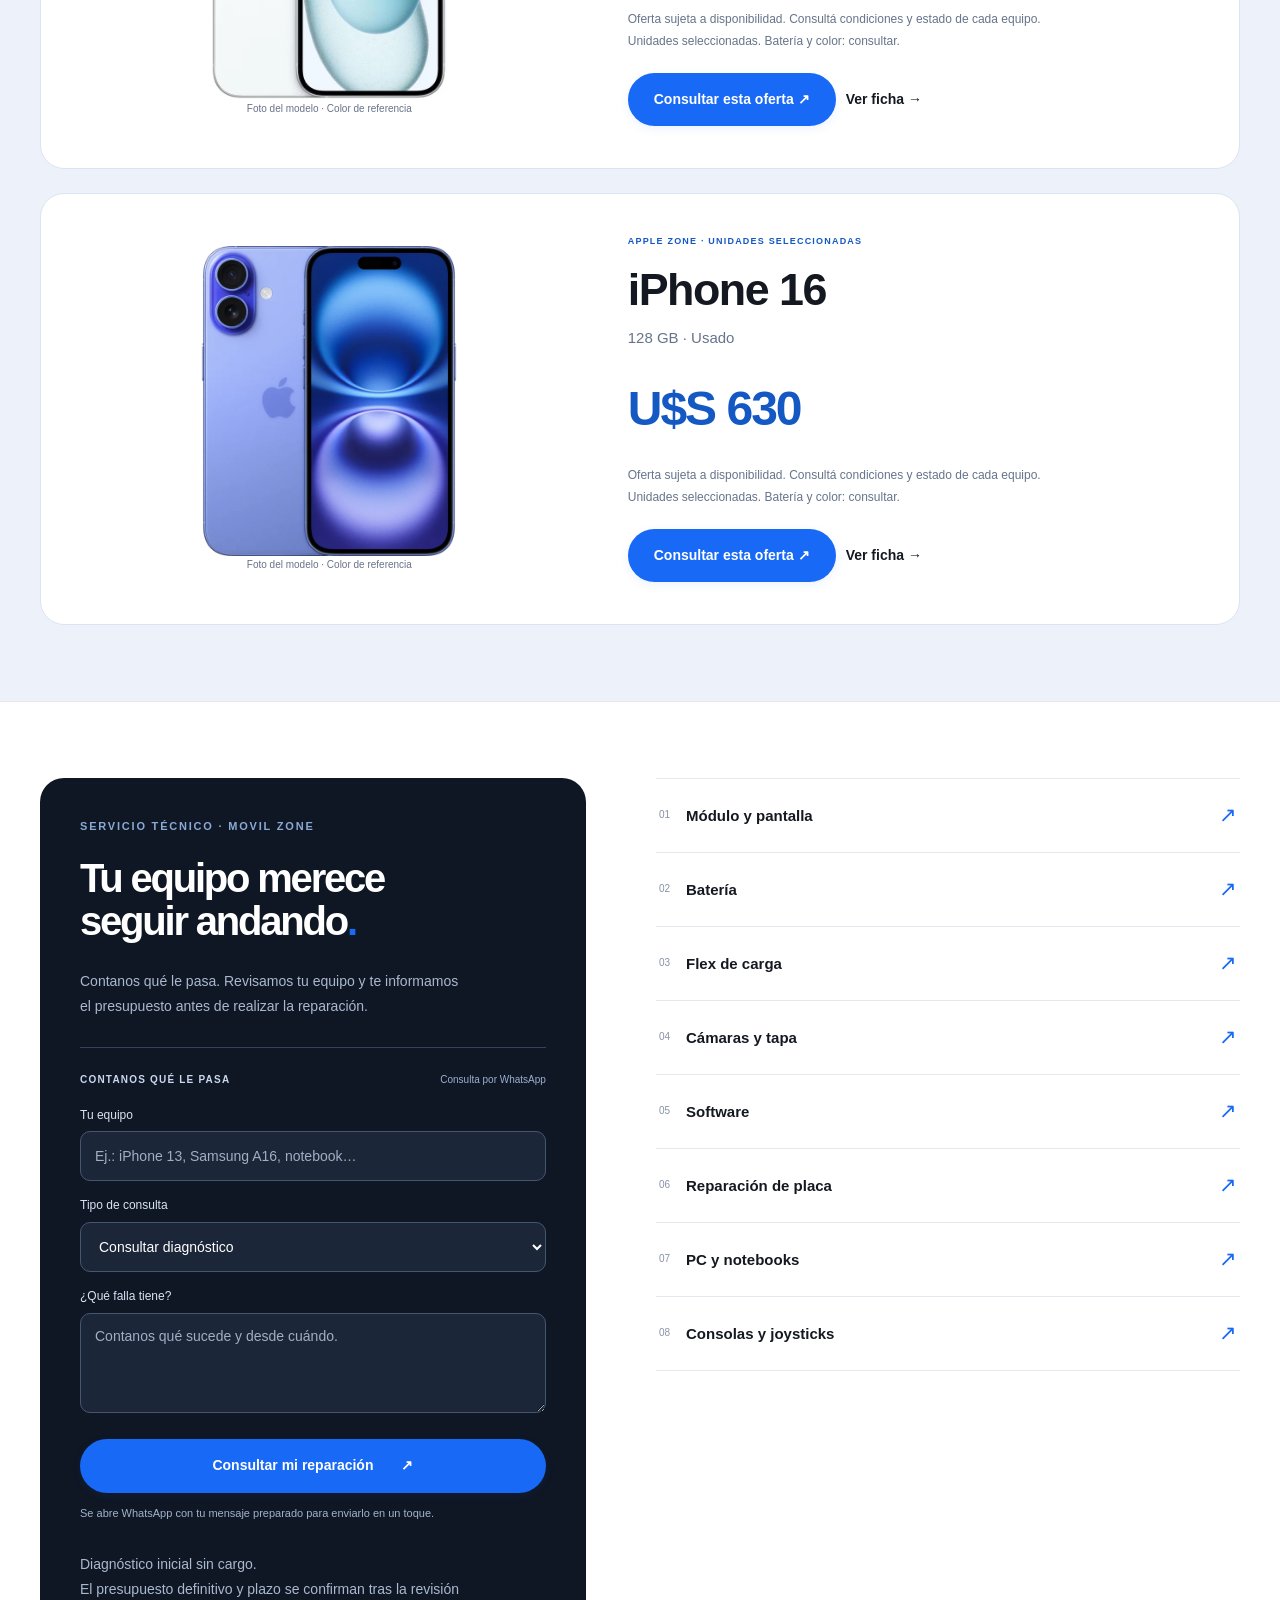
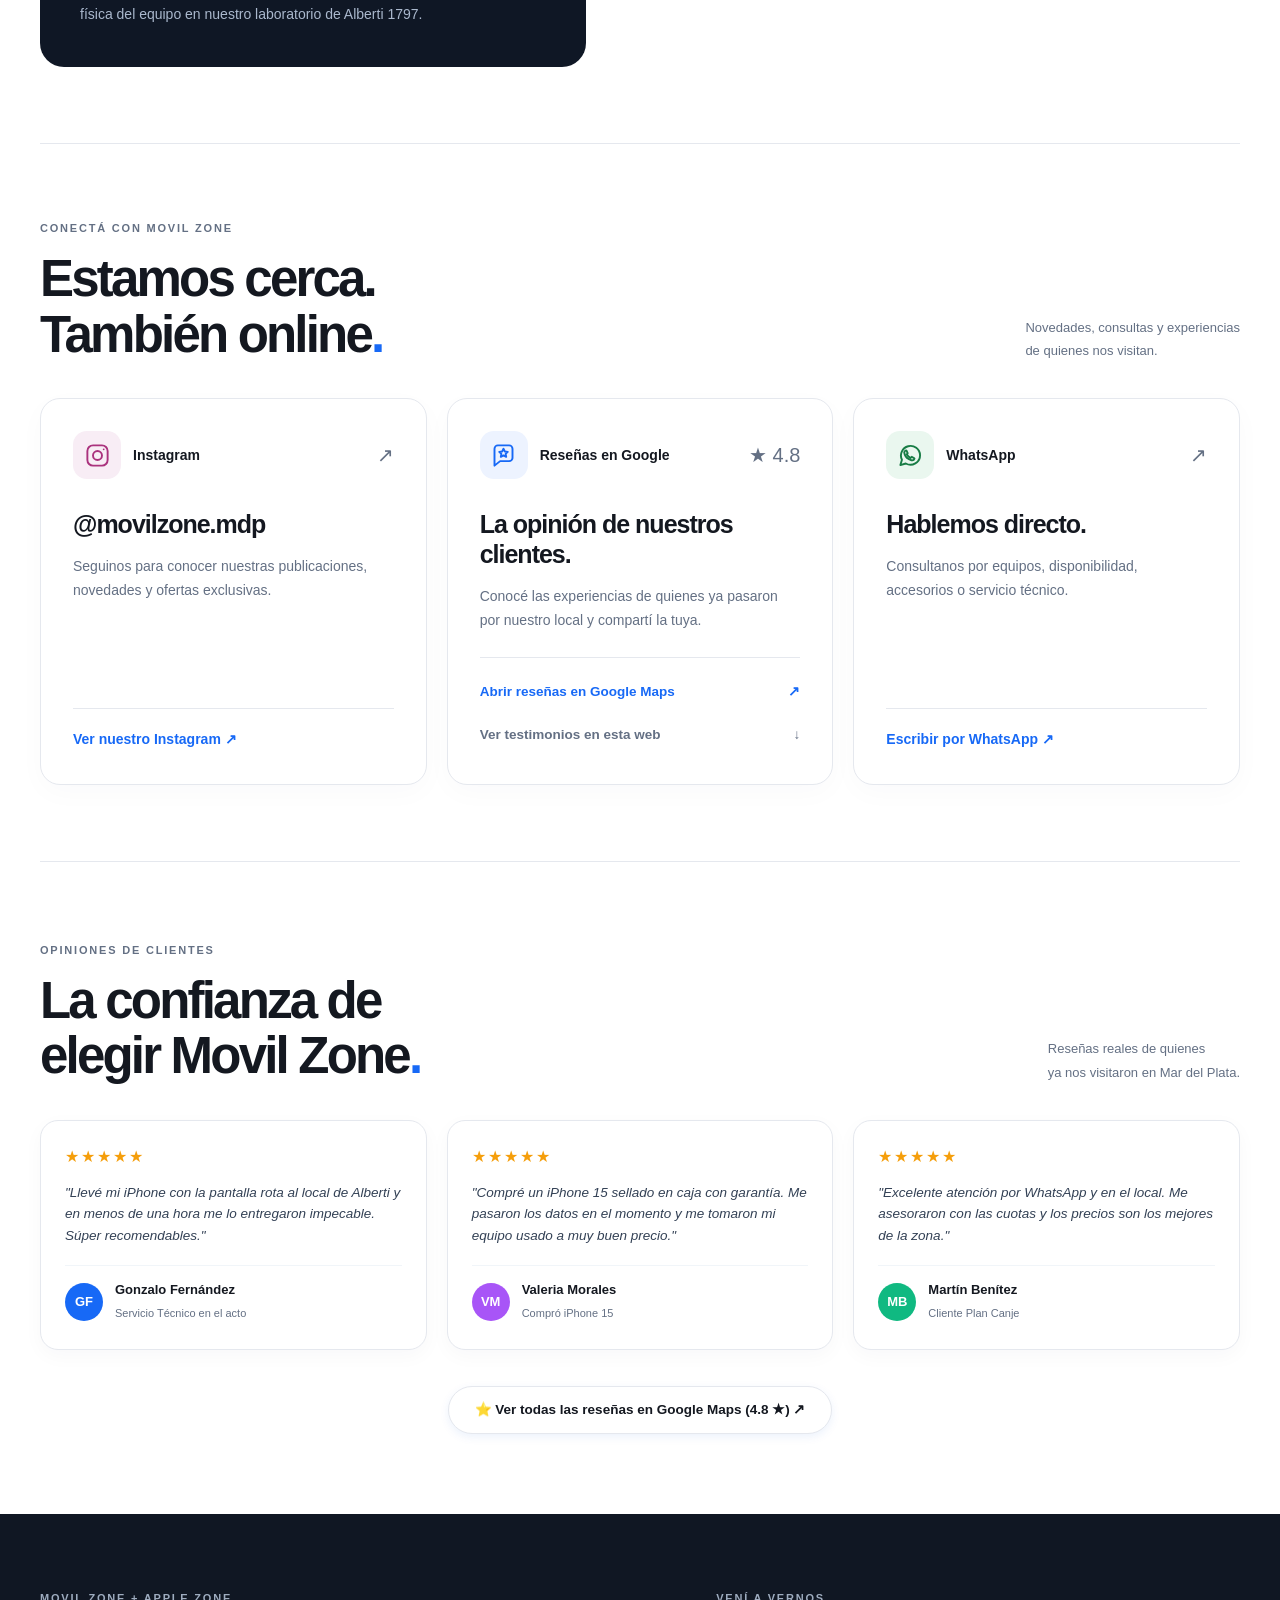
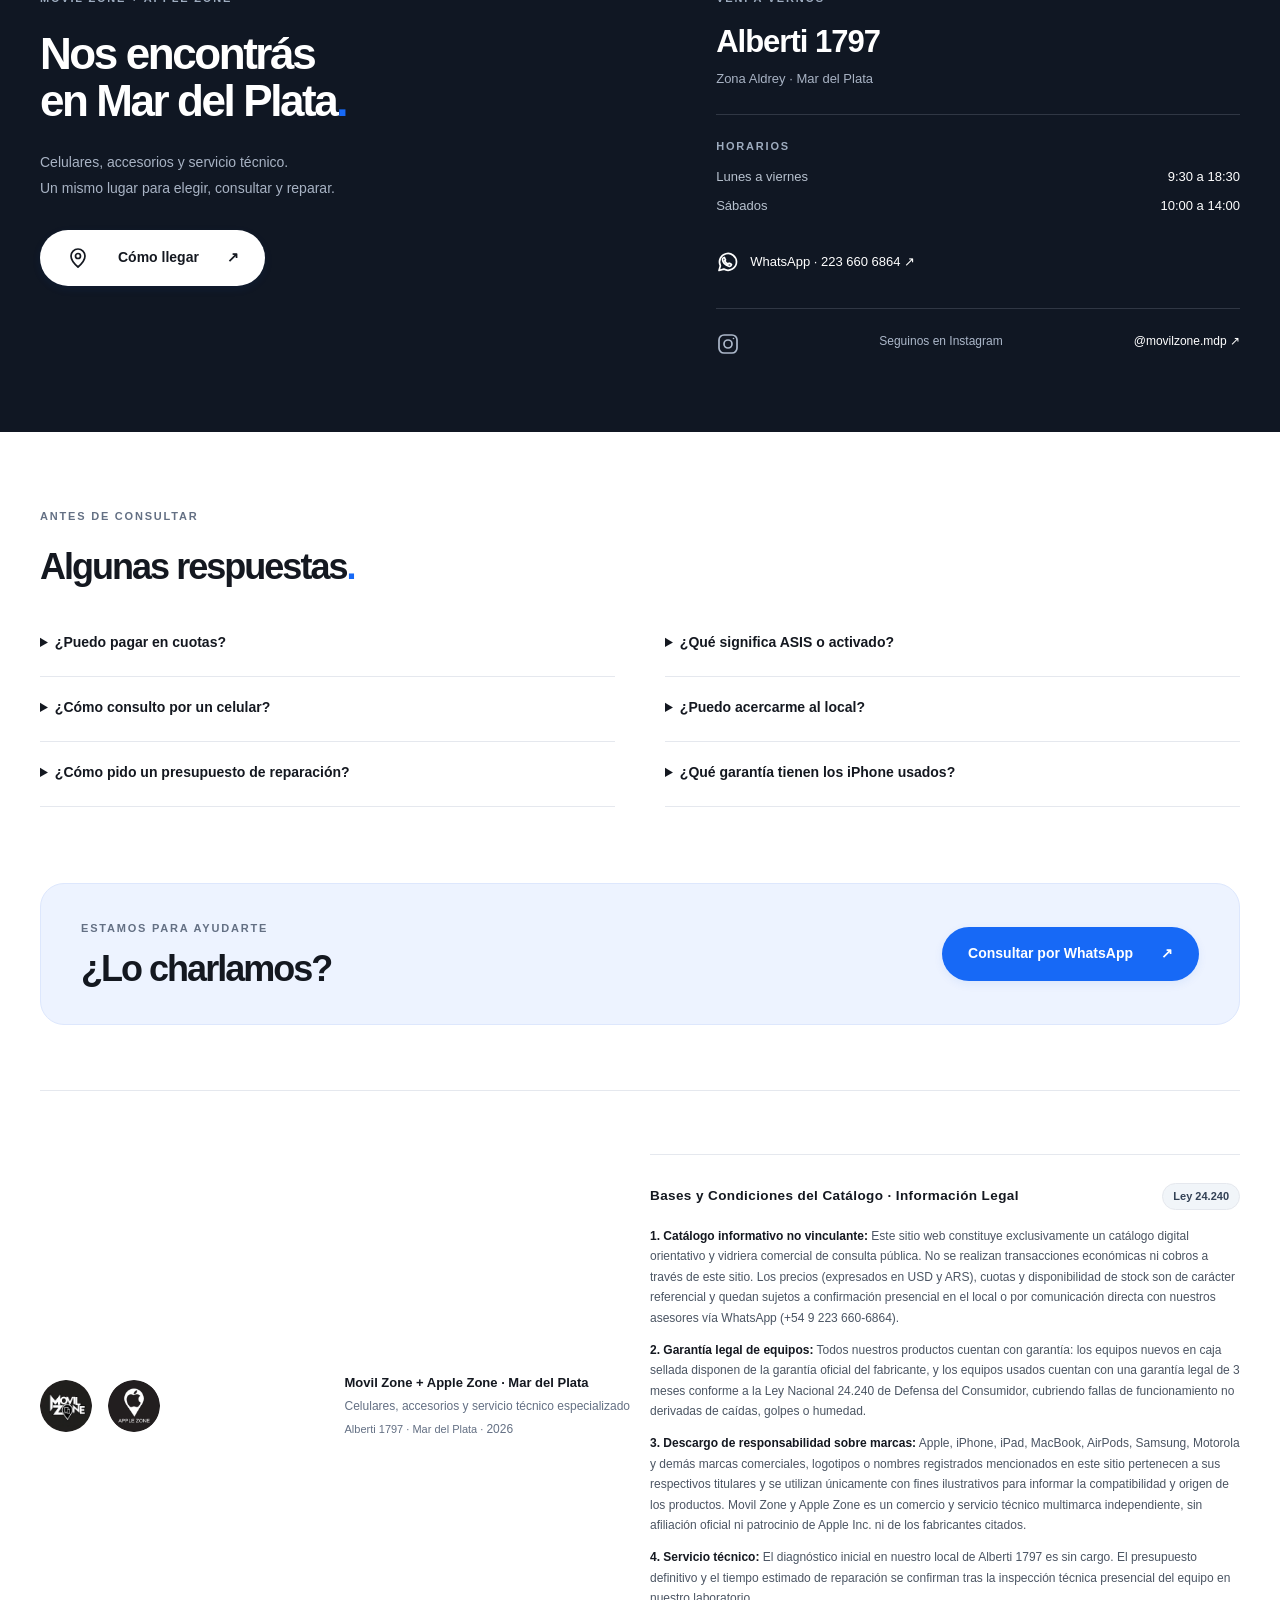
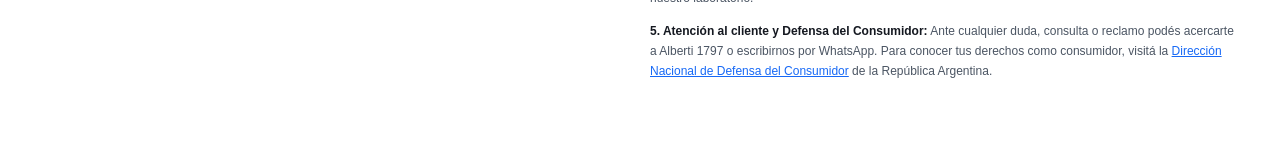
==== commit 68b81d53: "Restablecer enlace oficial de Google Maps verificado y habilitar click en tarjeta de opiniones" ====
--- a/index.html
+++ b/index.html
@@ -359,7 +359,7 @@
           <span class="community-action">Ver nuestro Instagram ↗</span>
         </a>
 
-        <div class="community-card">
+        <div class="community-card community-card-reviews">
           <div class="channel-heading">
             <span class="channel-badge channel-review">
               <svg class="channel-icon" viewBox="0 0 24 24" fill="none" stroke="currentColor" stroke-width="1.7" stroke-linecap="round" stroke-linejoin="round" aria-hidden="true"><path d="M20 14a3 3 0 0 1-3 3H9l-5 4V6a3 3 0 0 1 3-3h10a3 3 0 0 1 3 3Z"/><path d="m12 6 1.2 2.4 2.6.4-1.9 1.8.5 2.6-2.4-1.3-2.4 1.3.5-2.6-1.9-1.8 2.6-.4Z"/></svg>
@@ -370,7 +370,7 @@
           <h3>La opinión de nuestros clientes.</h3>
           <p>Conocé las experiencias de quienes ya pasaron por nuestro local y compartí la tuya.</p>
           <div class="community-actions-split">
-            <a class="community-action-maps" href="https://www.google.com/maps/place/Movil+Zone/@-38.0107477,-57.5445662,17z/data=!4m8!3m7!1s0x9584dc2242e4fd87:0x6d40b6208483a104!8m2!3d-38.0107477!4d-57.5445662!9m1!1b1" target="_blank" rel="noopener noreferrer">
+            <a class="community-action-maps" href="https://maps.app.goo.gl/Bg1u4gyNwAsQ12eR6" target="_blank" rel="noopener noreferrer">
               <span>Abrir reseñas en Google Maps</span>
               <span aria-hidden="true">↗</span>
             </a>
@@ -450,7 +450,7 @@
         </div>
       </div>
       <div class="reviews-cta-wrap">
-        <a class="button" href="https://www.google.com/maps/place/Movil+Zone/@-38.0107477,-57.5445662,17z/data=!4m8!3m7!1s0x9584dc2242e4fd87:0x6d40b6208483a104!8m2!3d-38.0107477!4d-57.5445662!9m1!1b1" target="_blank" rel="noopener noreferrer">
+        <a class="button" href="https://maps.app.goo.gl/Bg1u4gyNwAsQ12eR6" target="_blank" rel="noopener noreferrer">
           ⭐ Ver todas las reseñas en Google Maps (4.8 ★) ↗
         </a>
       </div>
@@ -515,10 +515,6 @@
           <p>Completá el formulario en la sección de servicio técnico con tu modelo y falla. El presupuesto y diagnóstico son sin cargo; el valor final y el tiempo dependen de los repuestos requeridos.</p>
         </details>
         <details>
-          <summary>¿Qué garantía tienen los equipos Android nuevos?</summary>
-          <p>Los equipos Android nuevos tienen una garantía legal de 6 meses desde la entrega, que cubre defectos y fallas de funcionamiento conforme a la Ley 24.240.</p>
-        </details>
-        <details>
           <summary>¿Qué garantía tienen los iPhone usados?</summary>
           <p>Todos nuestros iPhone usados se entregan probados y garantizados, informando porcentaje de batería, estado estético y funcionamiento general.</p>
         </details>
@@ -556,7 +552,7 @@
         <span class="legal-tag">Ley 24.240</span>
       </div>
       <p><strong>1. Catálogo informativo no vinculante:</strong> Este sitio web constituye exclusivamente un catálogo digital orientativo y vidriera comercial de consulta pública. No se realizan transacciones económicas ni cobros a través de este sitio. Los precios (expresados en USD y ARS), cuotas y disponibilidad de stock son de carácter referencial y quedan sujetos a confirmación presencial en el local o por comunicación directa con nuestros asesores vía WhatsApp (+54 9 223 660-6864).</p>
-      <p><strong>2. Garantía legal de equipos:</strong> Todos nuestros productos cuentan con garantía: los equipos Android nuevos tienen una garantía legal de 6 meses desde la entrega; los equipos Apple nuevos en caja sellada disponen de la garantía oficial del fabricante, y los equipos usados cuentan con una garantía legal de 3 meses conforme a la Ley Nacional 24.240 de Defensa del Consumidor, cubriendo fallas de funcionamiento no derivadas de caídas, golpes o humedad.</p>
+      <p><strong>2. Garantía legal de equipos:</strong> Todos nuestros productos cuentan con garantía: los equipos nuevos en caja sellada disponen de la garantía oficial del fabricante, y los equipos usados cuentan con una garantía legal de 3 meses conforme a la Ley Nacional 24.240 de Defensa del Consumidor, cubriendo fallas de funcionamiento no derivadas de caídas, golpes o humedad.</p>
       <p><strong>3. Descargo de responsabilidad sobre marcas:</strong> Apple, iPhone, iPad, MacBook, AirPods, Samsung, Motorola y demás marcas comerciales, logotipos o nombres registrados mencionados en este sitio pertenecen a sus respectivos titulares y se utilizan únicamente con fines ilustrativos para informar la compatibilidad y origen de los productos. Movil Zone y Apple Zone es un comercio y servicio técnico multimarca independiente, sin afiliación oficial ni patrocinio de Apple Inc. ni de los fabricantes citados.</p>
       <p><strong>4. Servicio técnico:</strong> El diagnóstico inicial en nuestro local de Alberti 1797 es sin cargo. El presupuesto definitivo y el tiempo estimado de reparación se confirman tras la inspección técnica presencial del equipo en nuestro laboratorio.</p>
       <p><strong>5. Atención al cliente y Defensa del Consumidor:</strong> Ante cualquier duda, consulta o reclamo podés acercarte a Alberti 1797 o escribirnos por WhatsApp. Para conocer tus derechos como consumidor, visitá la <a href="https://www.argentina.gob.ar/produccion/defensadelconsumidor" target="_blank" rel="noopener noreferrer">Dirección Nacional de Defensa del Consumidor</a> de la República Argentina.</p>
--- a/assets/styles.css
+++ b/assets/styles.css
@@ -368,3 +368,6 @@
   font-size: 11px;
   color: var(--muted);
 }
+
+.community-card-reviews { cursor: pointer; }
+#opiniones { scroll-margin-top: 100px; }
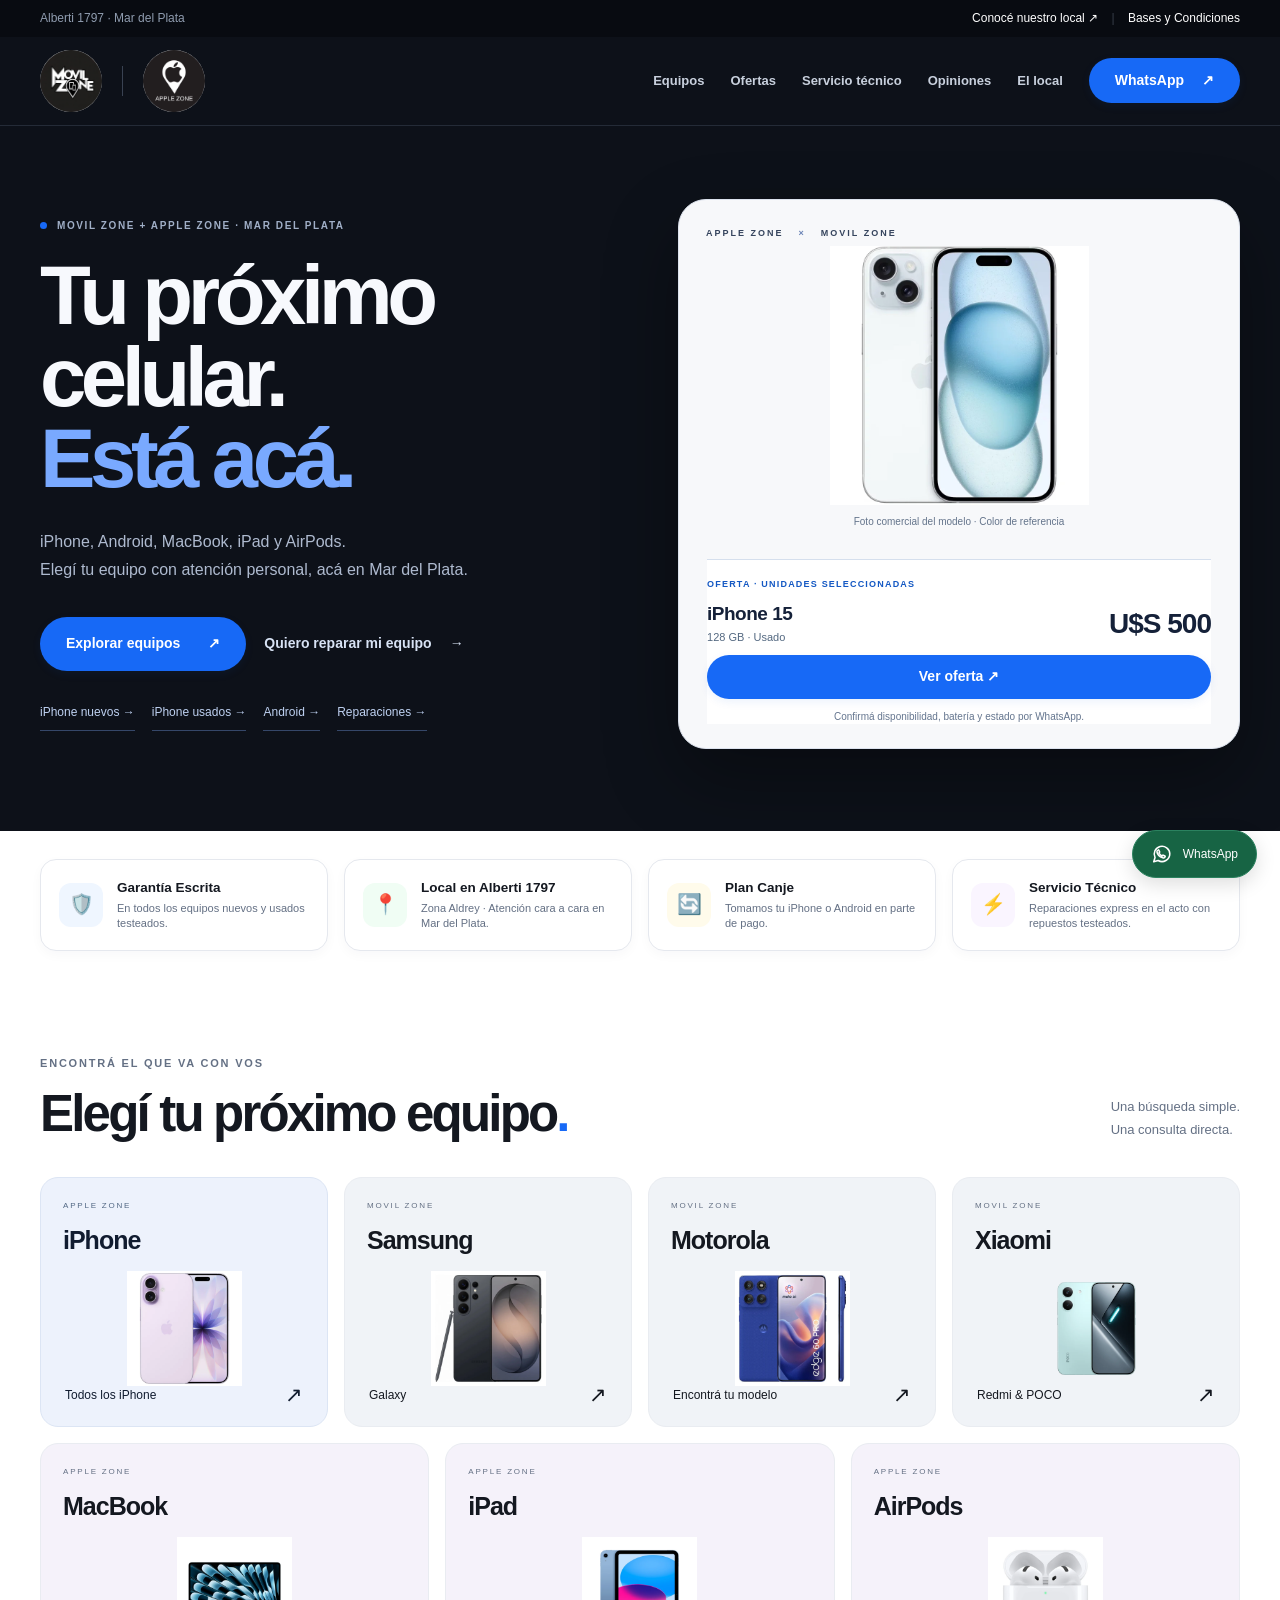
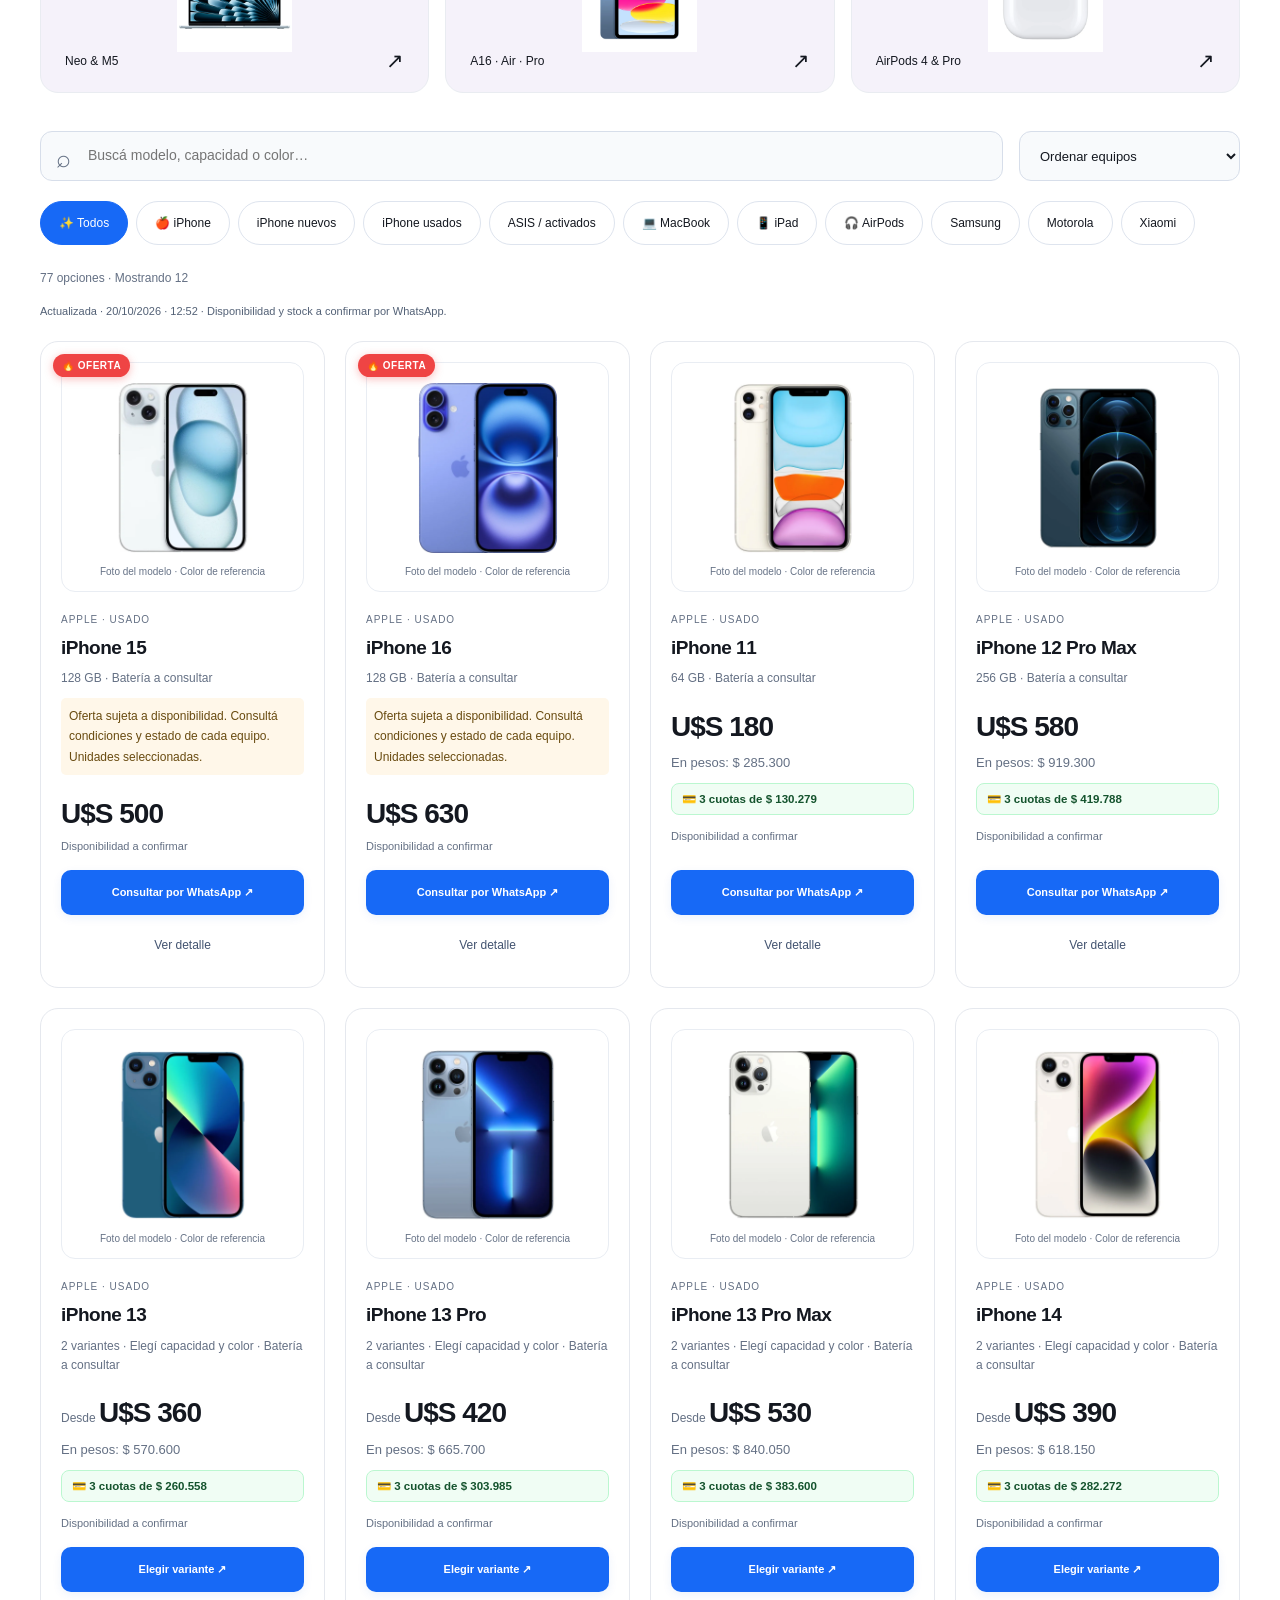
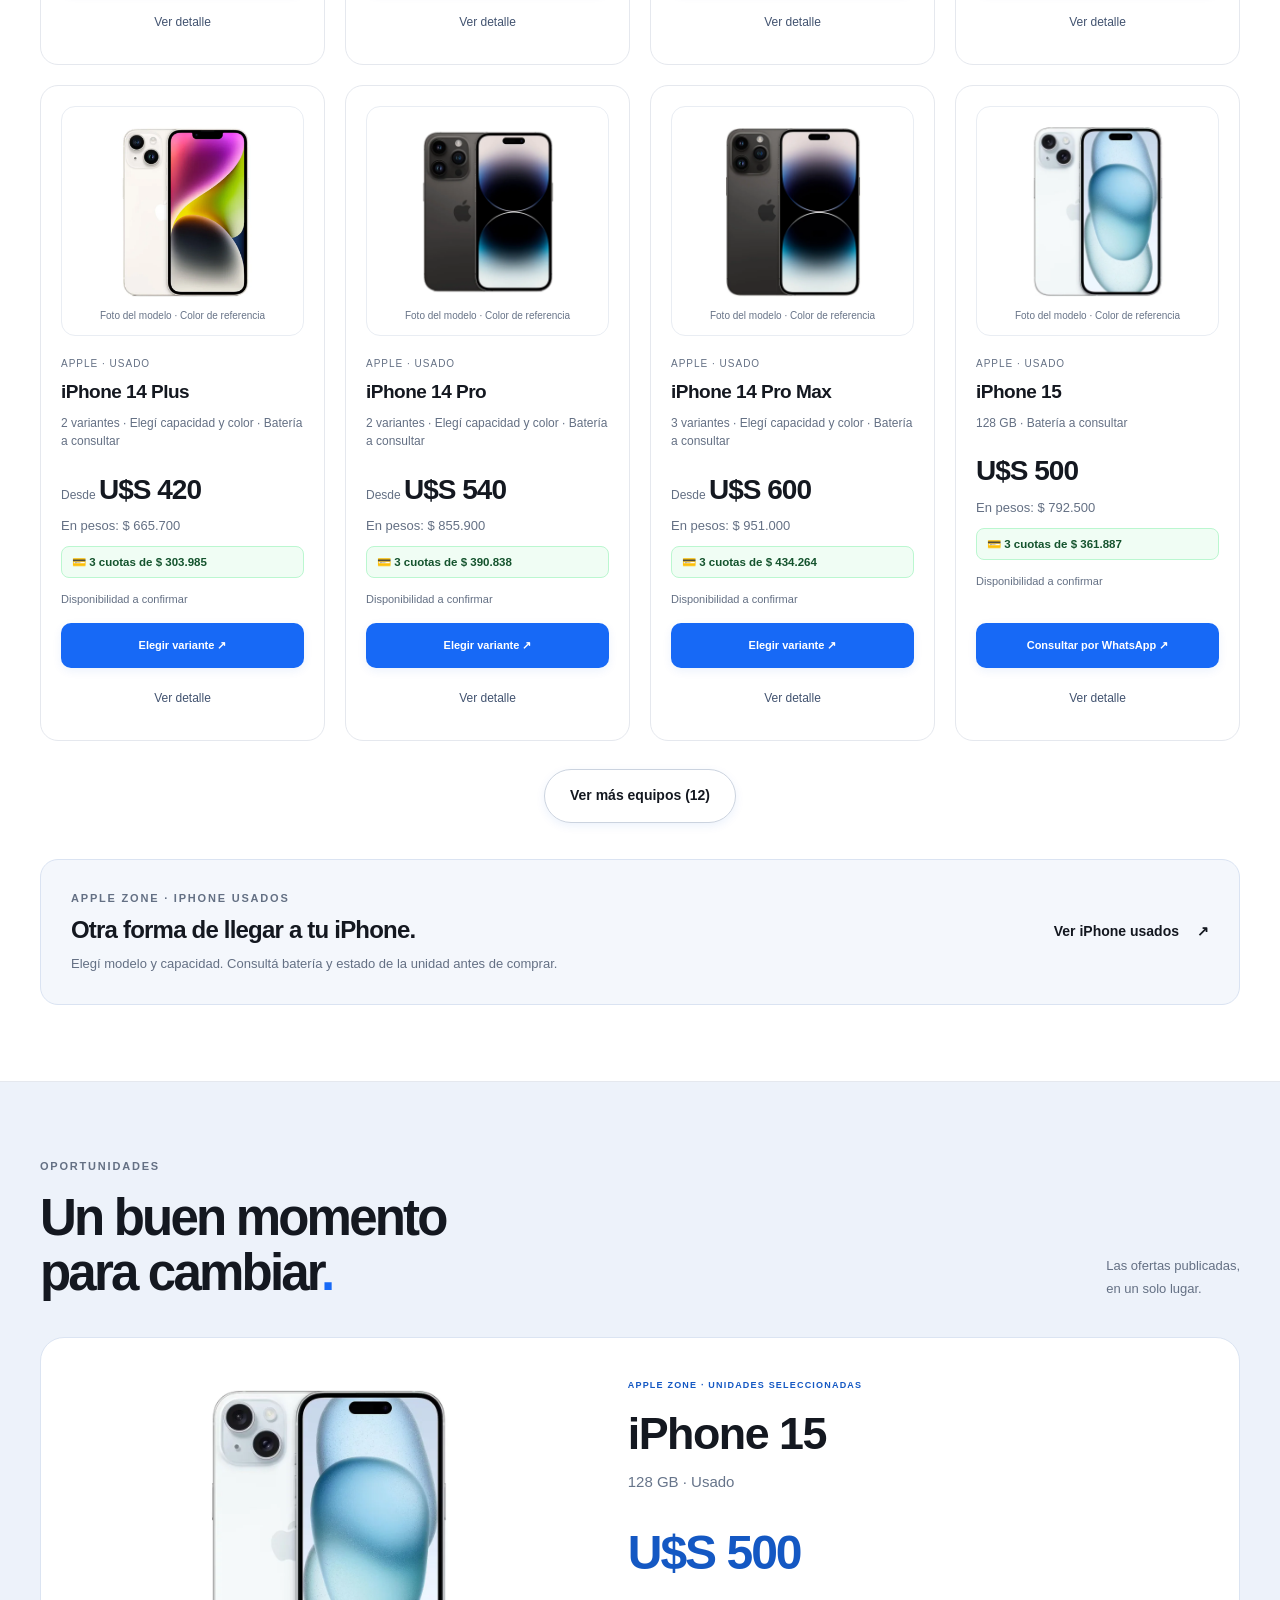
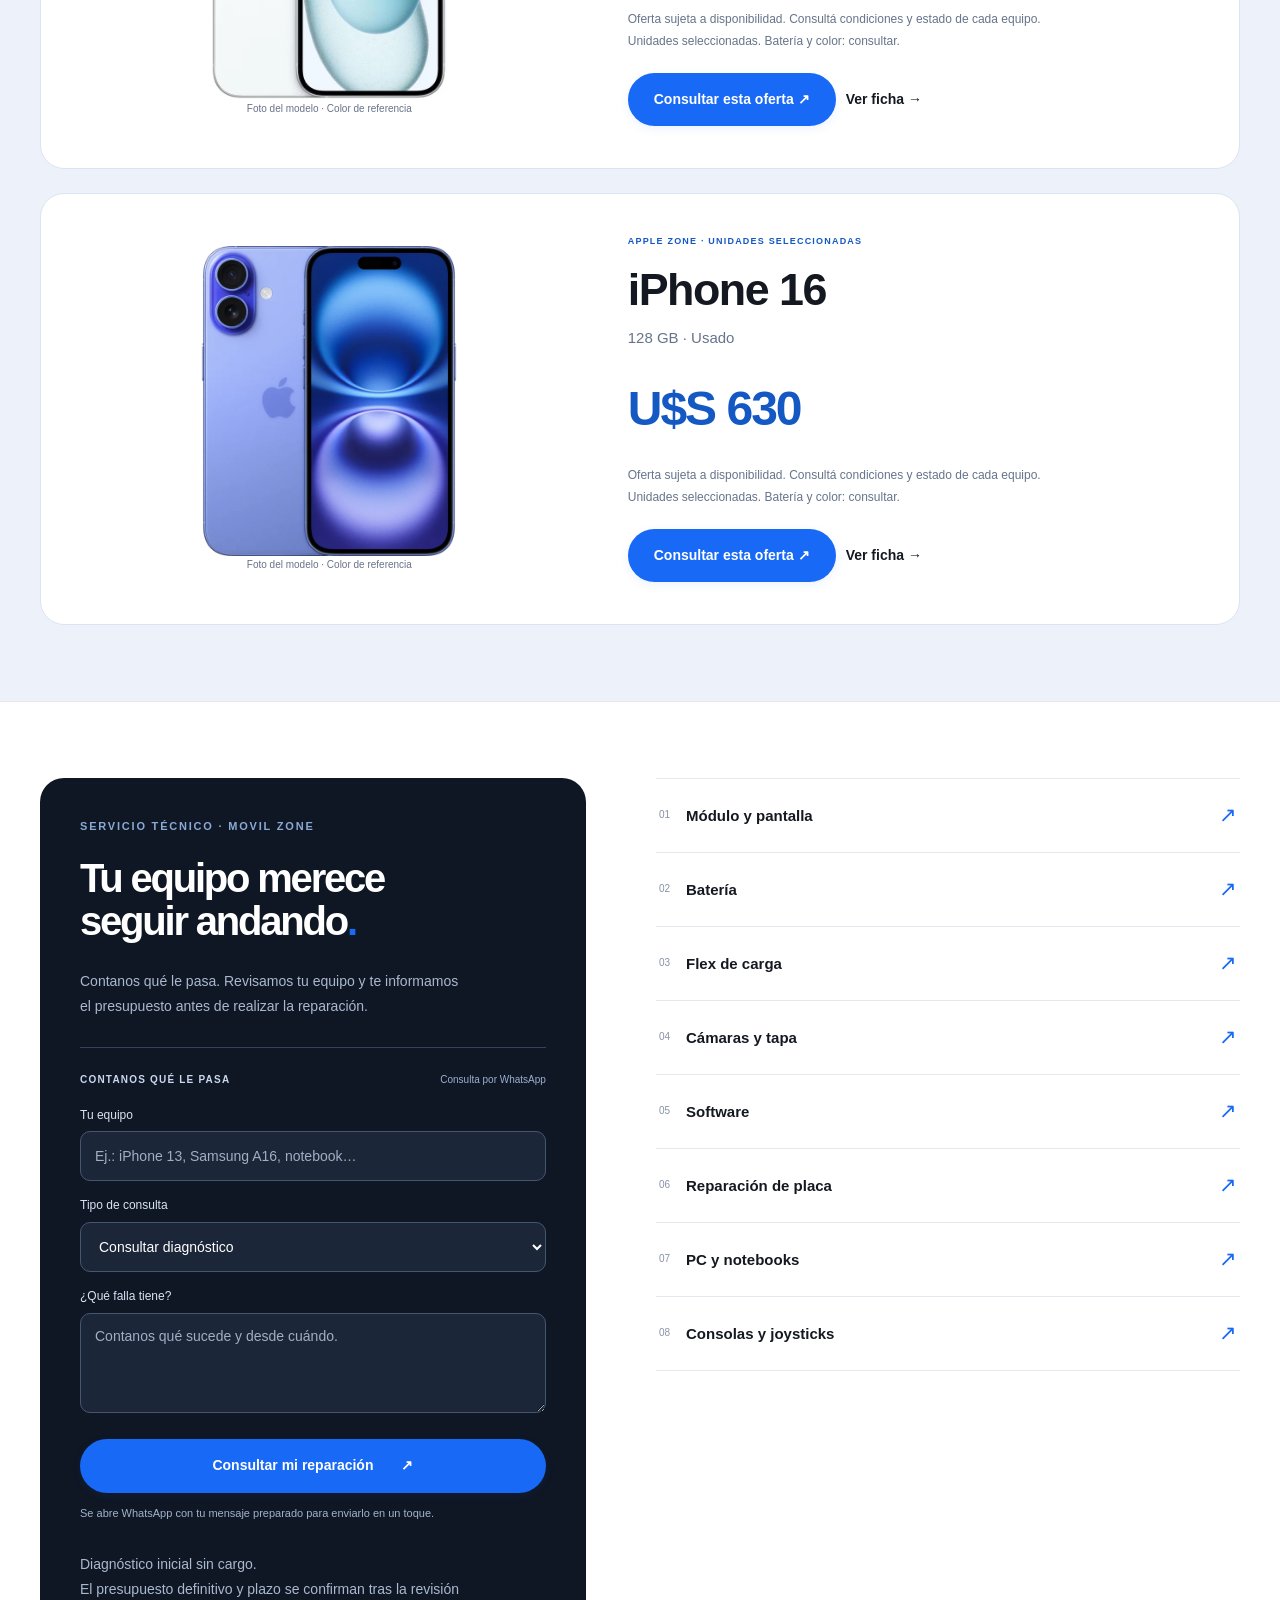
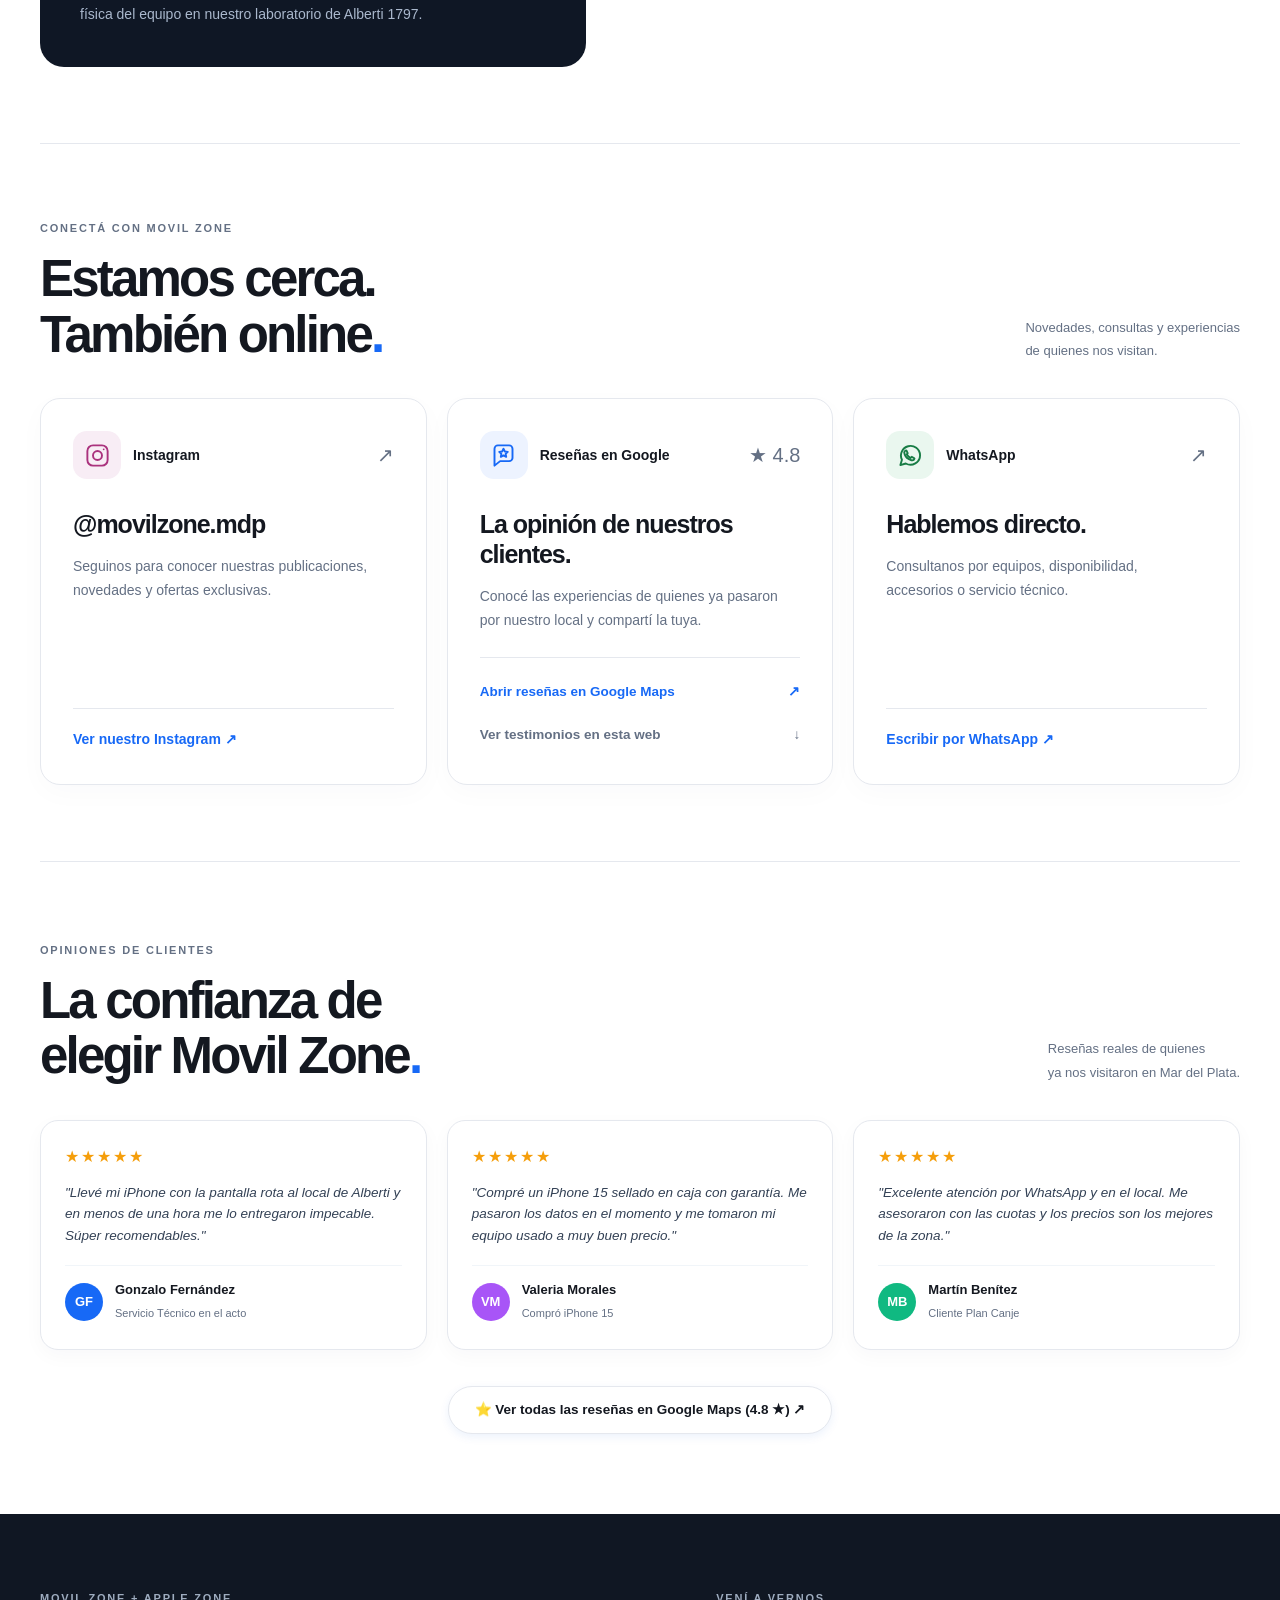
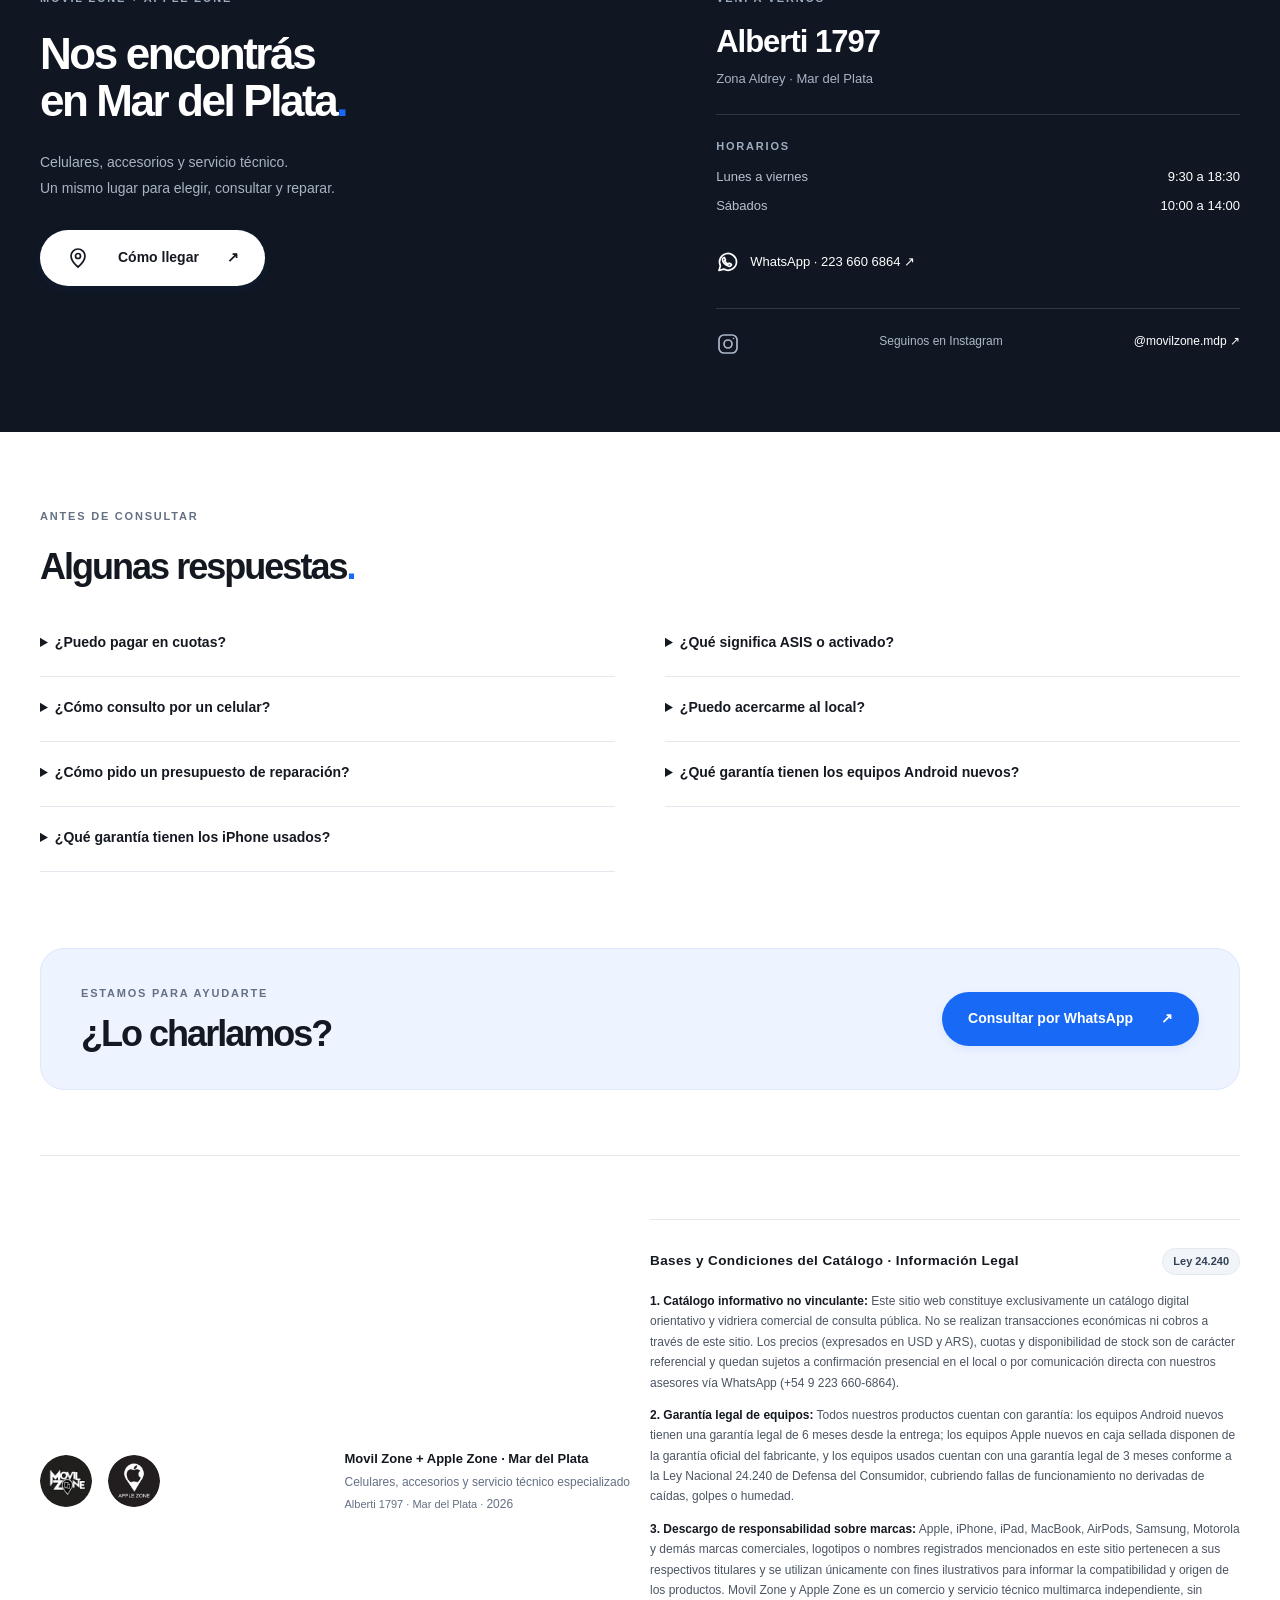
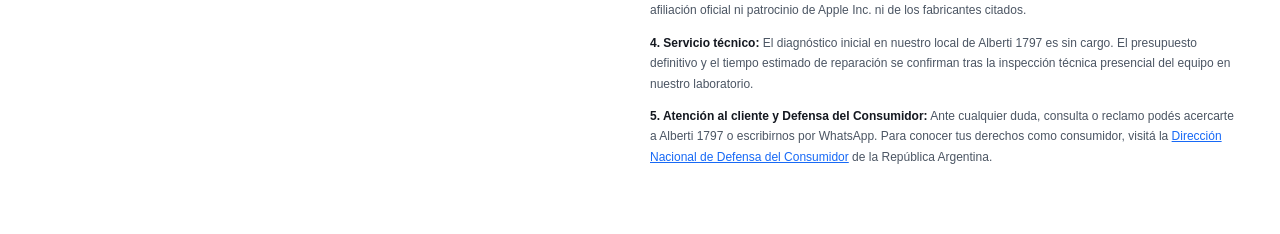
==== commit 634834cc: "Merge branch 'main' of https://github.com/Movilzone/movilzone" ====
--- a/index.html
+++ b/index.html
@@ -515,6 +515,10 @@
           <p>Completá el formulario en la sección de servicio técnico con tu modelo y falla. El presupuesto y diagnóstico son sin cargo; el valor final y el tiempo dependen de los repuestos requeridos.</p>
         </details>
         <details>
+          <summary>¿Qué garantía tienen los equipos Android nuevos?</summary>
+          <p>Los equipos Android nuevos tienen una garantía legal de 6 meses desde la entrega, que cubre defectos y fallas de funcionamiento conforme a la Ley 24.240.</p>
+        </details>
+        <details>
           <summary>¿Qué garantía tienen los iPhone usados?</summary>
           <p>Todos nuestros iPhone usados se entregan probados y garantizados, informando porcentaje de batería, estado estético y funcionamiento general.</p>
         </details>
@@ -552,7 +556,7 @@
         <span class="legal-tag">Ley 24.240</span>
       </div>
       <p><strong>1. Catálogo informativo no vinculante:</strong> Este sitio web constituye exclusivamente un catálogo digital orientativo y vidriera comercial de consulta pública. No se realizan transacciones económicas ni cobros a través de este sitio. Los precios (expresados en USD y ARS), cuotas y disponibilidad de stock son de carácter referencial y quedan sujetos a confirmación presencial en el local o por comunicación directa con nuestros asesores vía WhatsApp (+54 9 223 660-6864).</p>
-      <p><strong>2. Garantía legal de equipos:</strong> Todos nuestros productos cuentan con garantía: los equipos nuevos en caja sellada disponen de la garantía oficial del fabricante, y los equipos usados cuentan con una garantía legal de 3 meses conforme a la Ley Nacional 24.240 de Defensa del Consumidor, cubriendo fallas de funcionamiento no derivadas de caídas, golpes o humedad.</p>
+      <p><strong>2. Garantía legal de equipos:</strong> Todos nuestros productos cuentan con garantía: los equipos Android nuevos tienen una garantía legal de 6 meses desde la entrega; los equipos Apple nuevos en caja sellada disponen de la garantía oficial del fabricante, y los equipos usados cuentan con una garantía legal de 3 meses conforme a la Ley Nacional 24.240 de Defensa del Consumidor, cubriendo fallas de funcionamiento no derivadas de caídas, golpes o humedad.</p>
       <p><strong>3. Descargo de responsabilidad sobre marcas:</strong> Apple, iPhone, iPad, MacBook, AirPods, Samsung, Motorola y demás marcas comerciales, logotipos o nombres registrados mencionados en este sitio pertenecen a sus respectivos titulares y se utilizan únicamente con fines ilustrativos para informar la compatibilidad y origen de los productos. Movil Zone y Apple Zone es un comercio y servicio técnico multimarca independiente, sin afiliación oficial ni patrocinio de Apple Inc. ni de los fabricantes citados.</p>
       <p><strong>4. Servicio técnico:</strong> El diagnóstico inicial en nuestro local de Alberti 1797 es sin cargo. El presupuesto definitivo y el tiempo estimado de reparación se confirman tras la inspección técnica presencial del equipo en nuestro laboratorio.</p>
       <p><strong>5. Atención al cliente y Defensa del Consumidor:</strong> Ante cualquier duda, consulta o reclamo podés acercarte a Alberti 1797 o escribirnos por WhatsApp. Para conocer tus derechos como consumidor, visitá la <a href="https://www.argentina.gob.ar/produccion/defensadelconsumidor" target="_blank" rel="noopener noreferrer">Dirección Nacional de Defensa del Consumidor</a> de la República Argentina.</p>
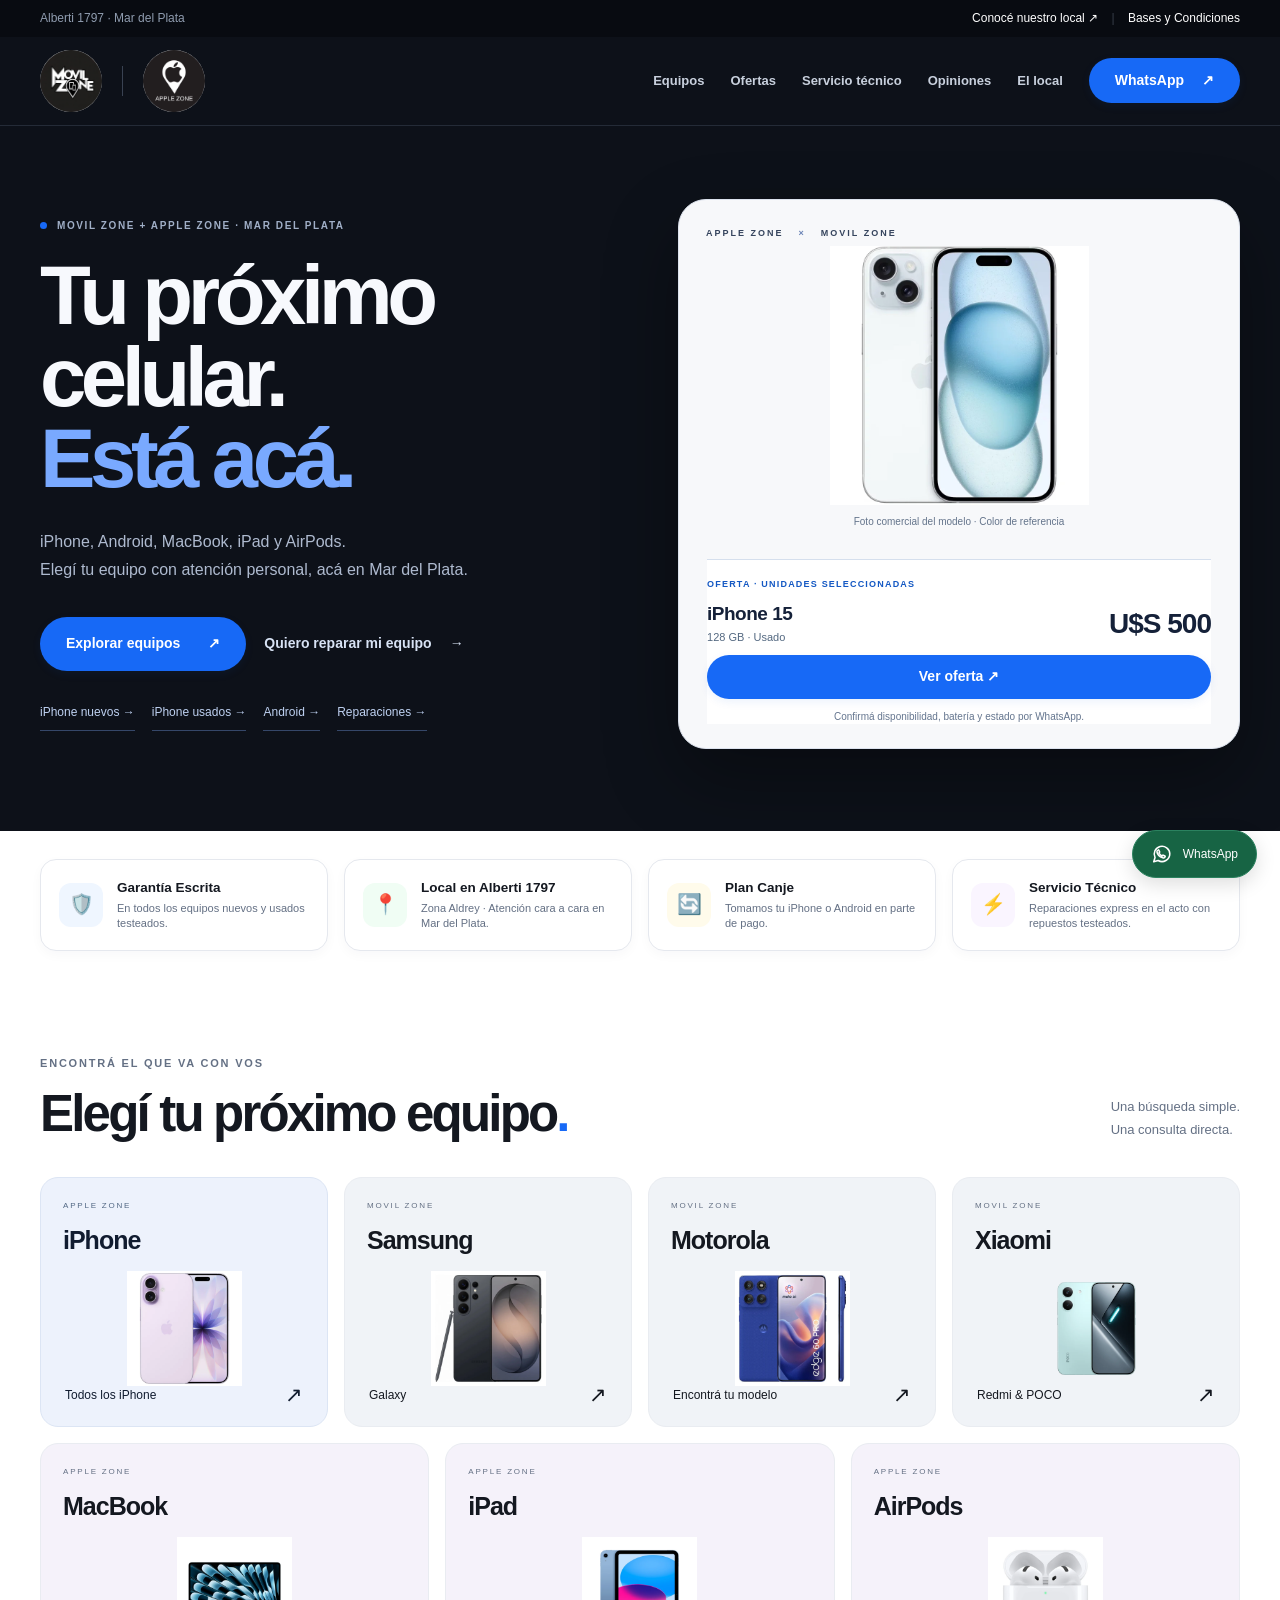
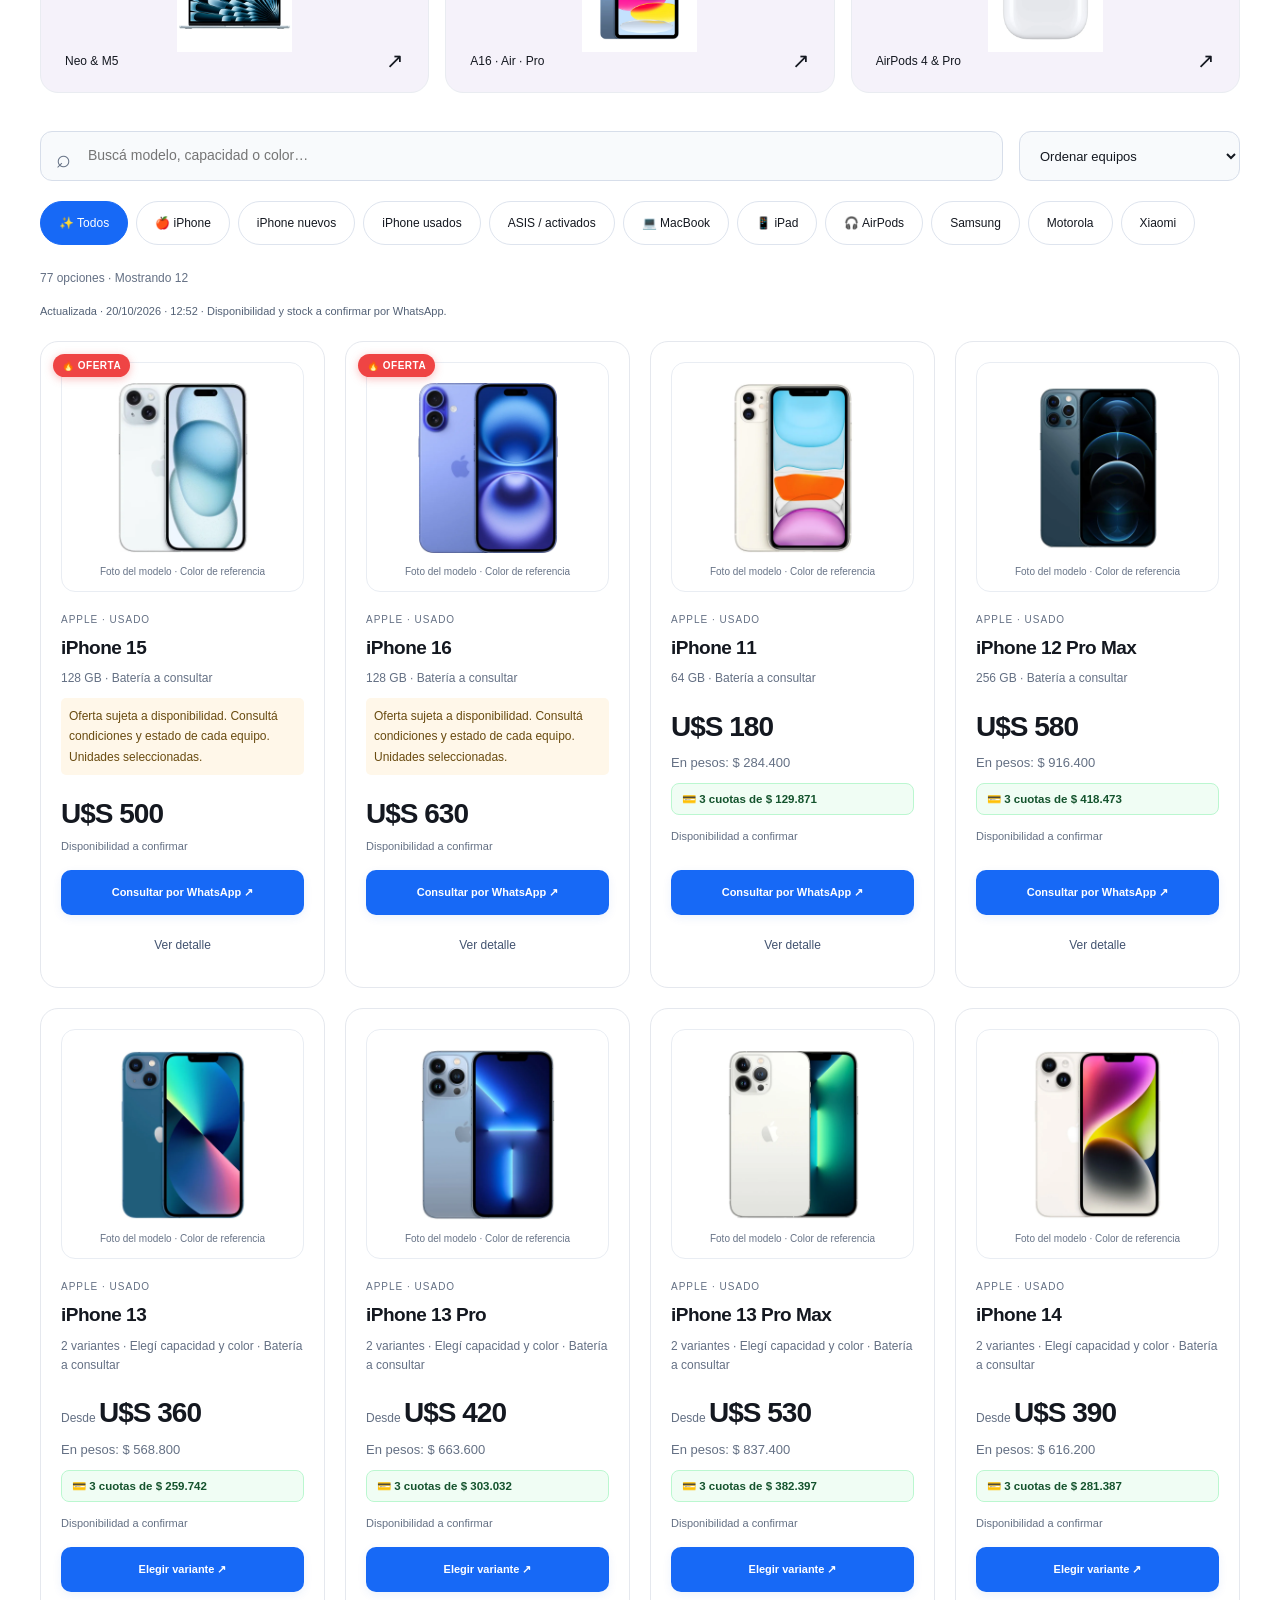
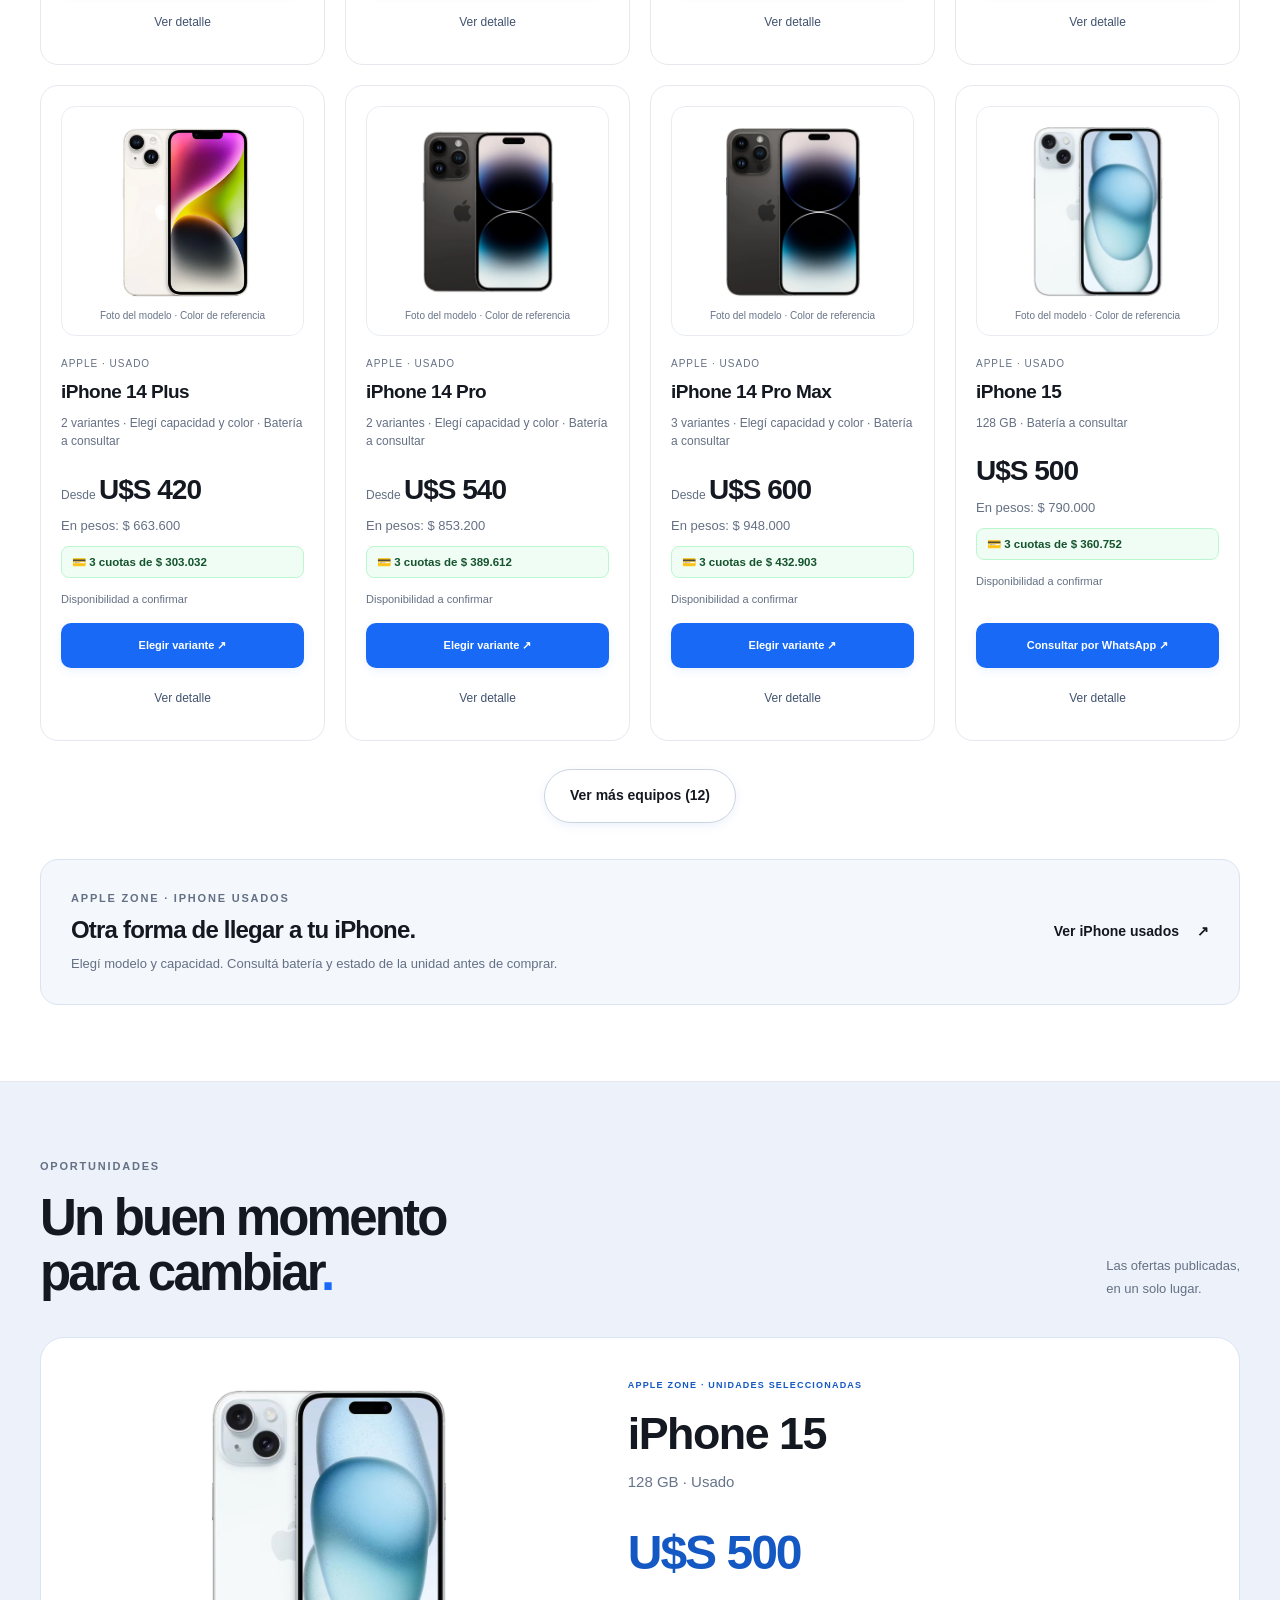
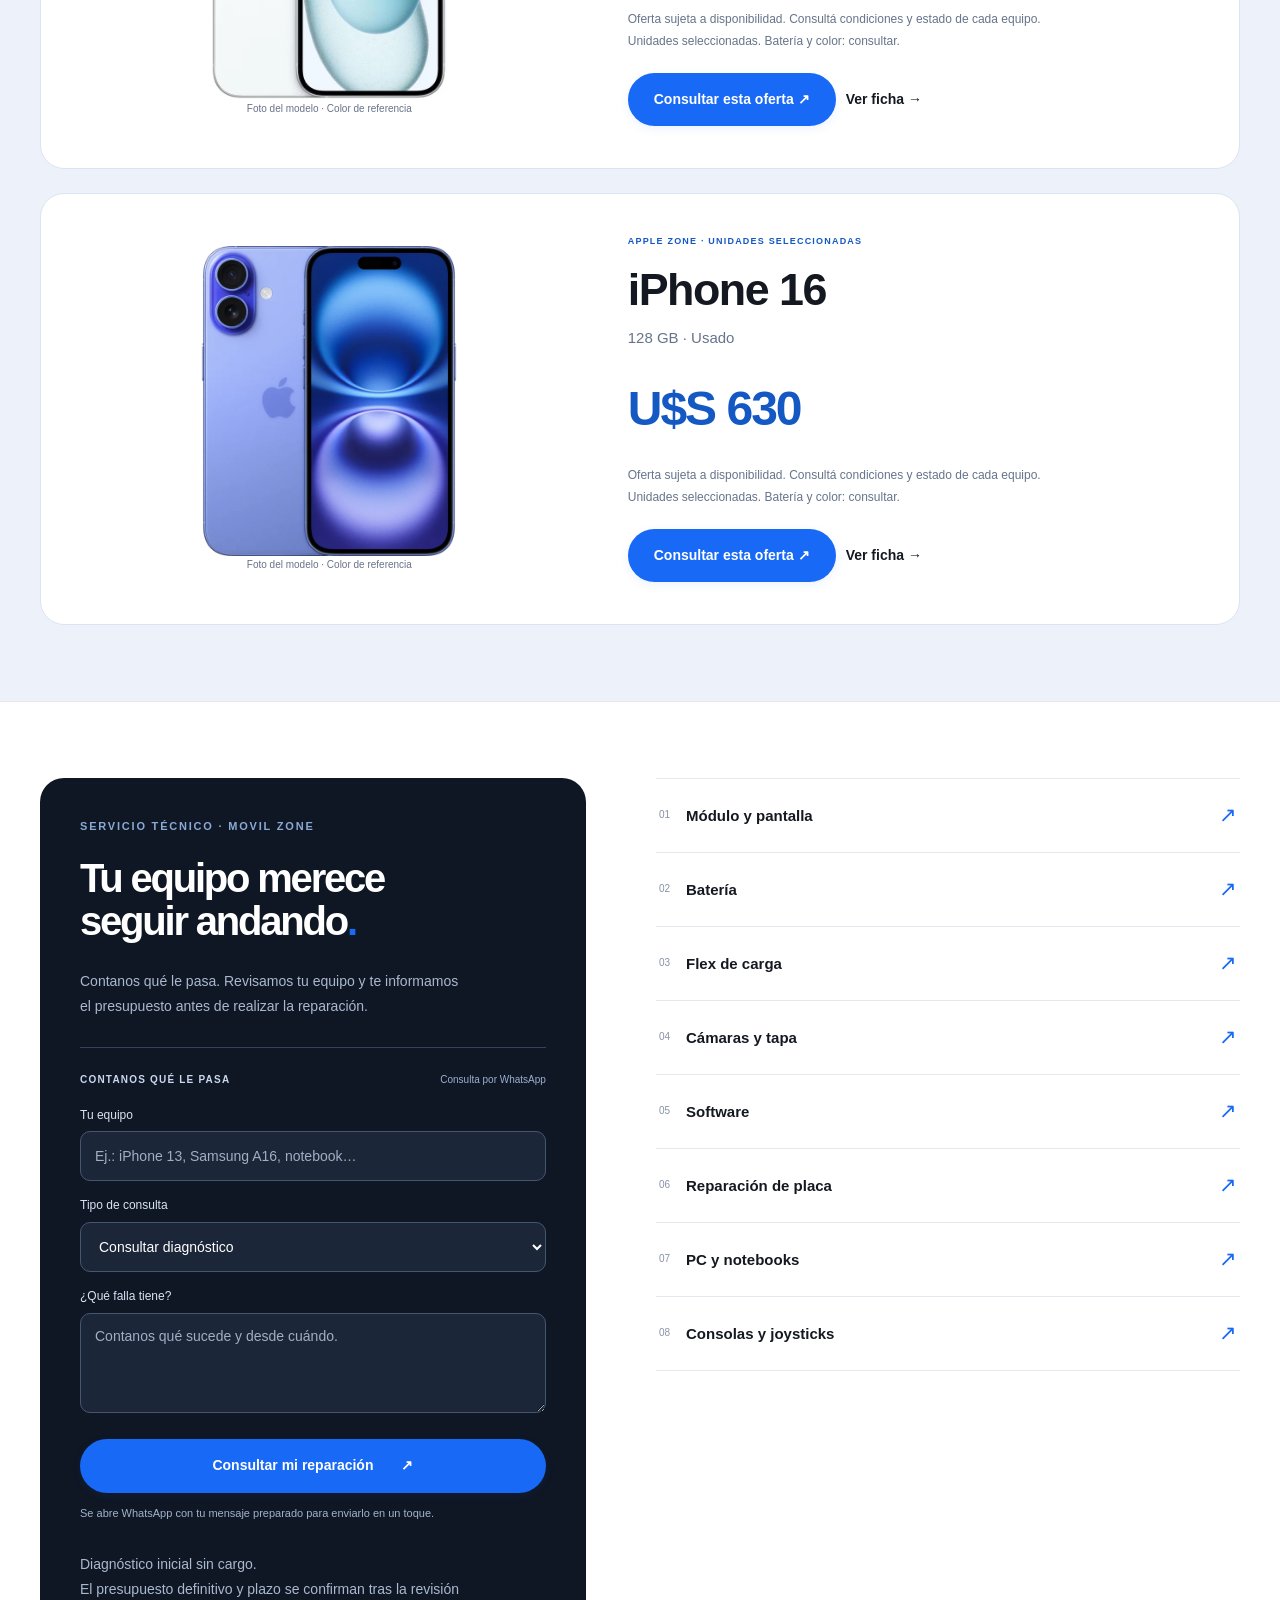
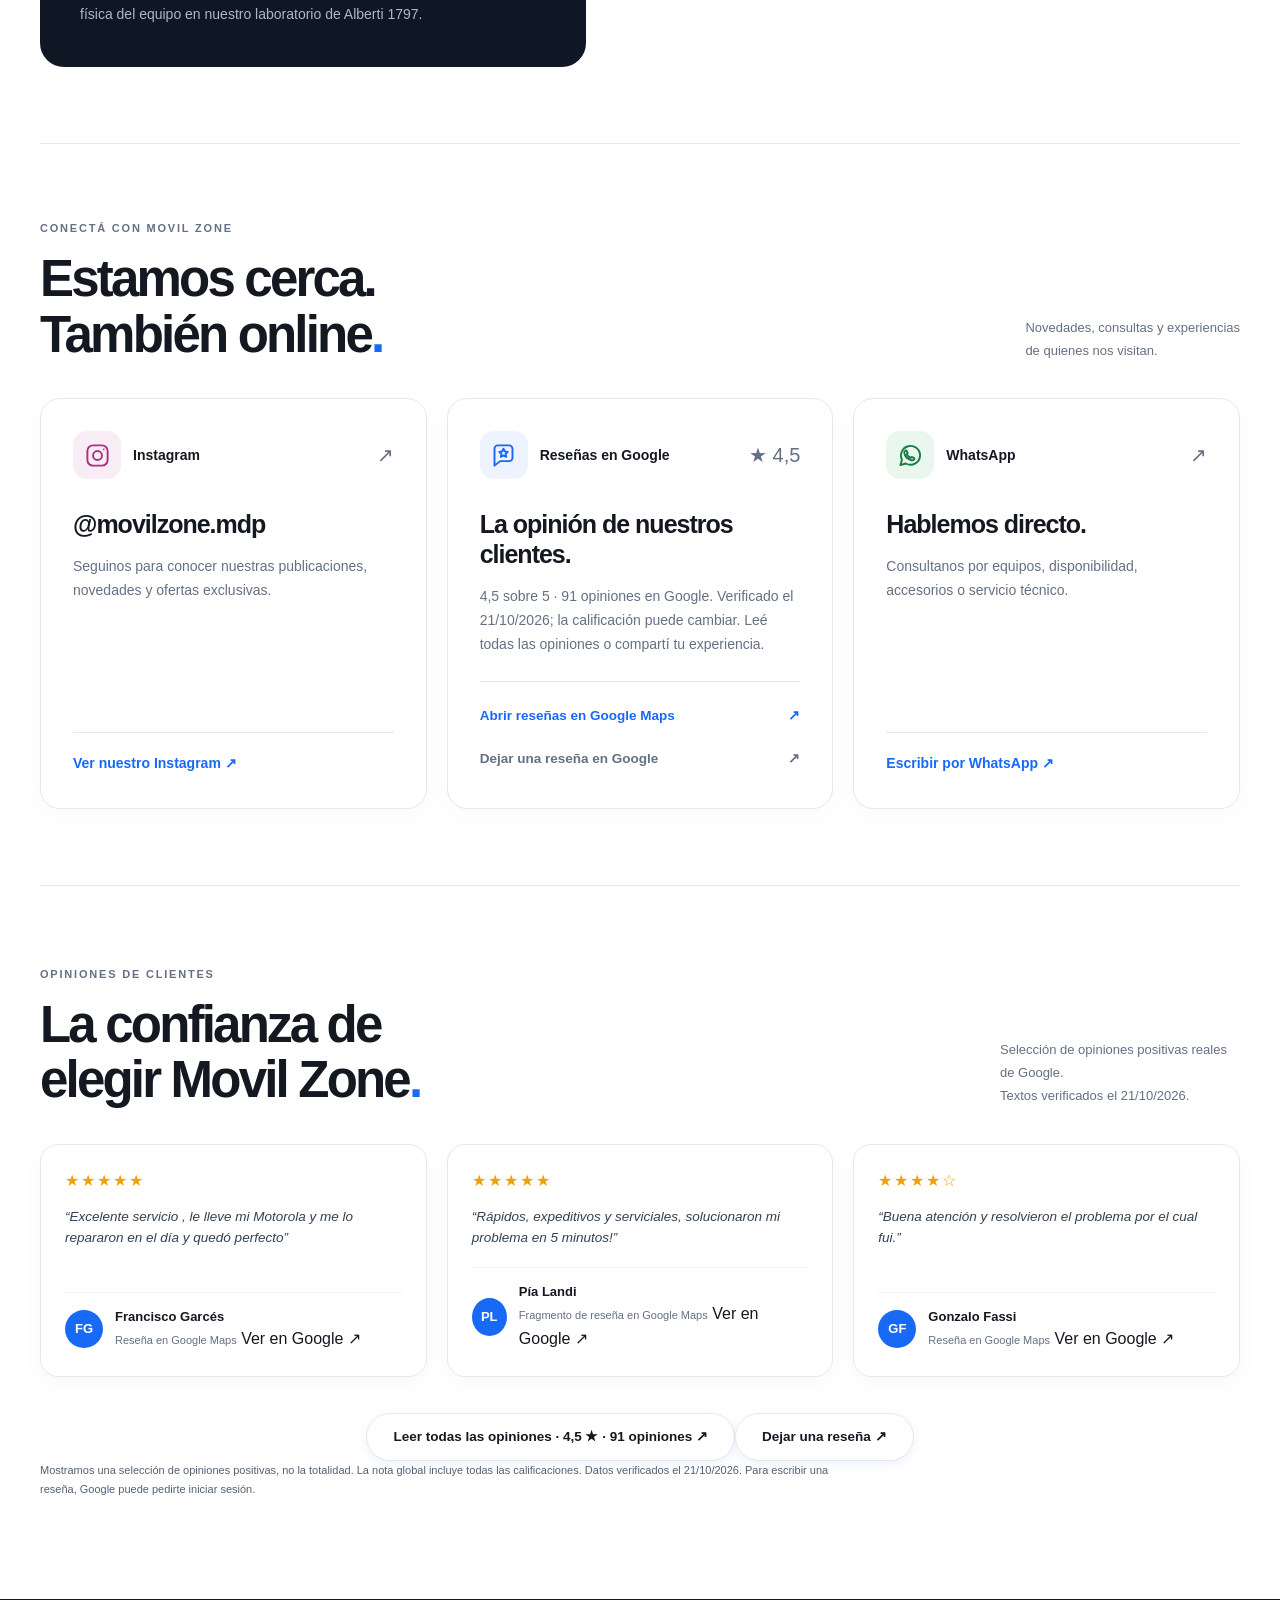
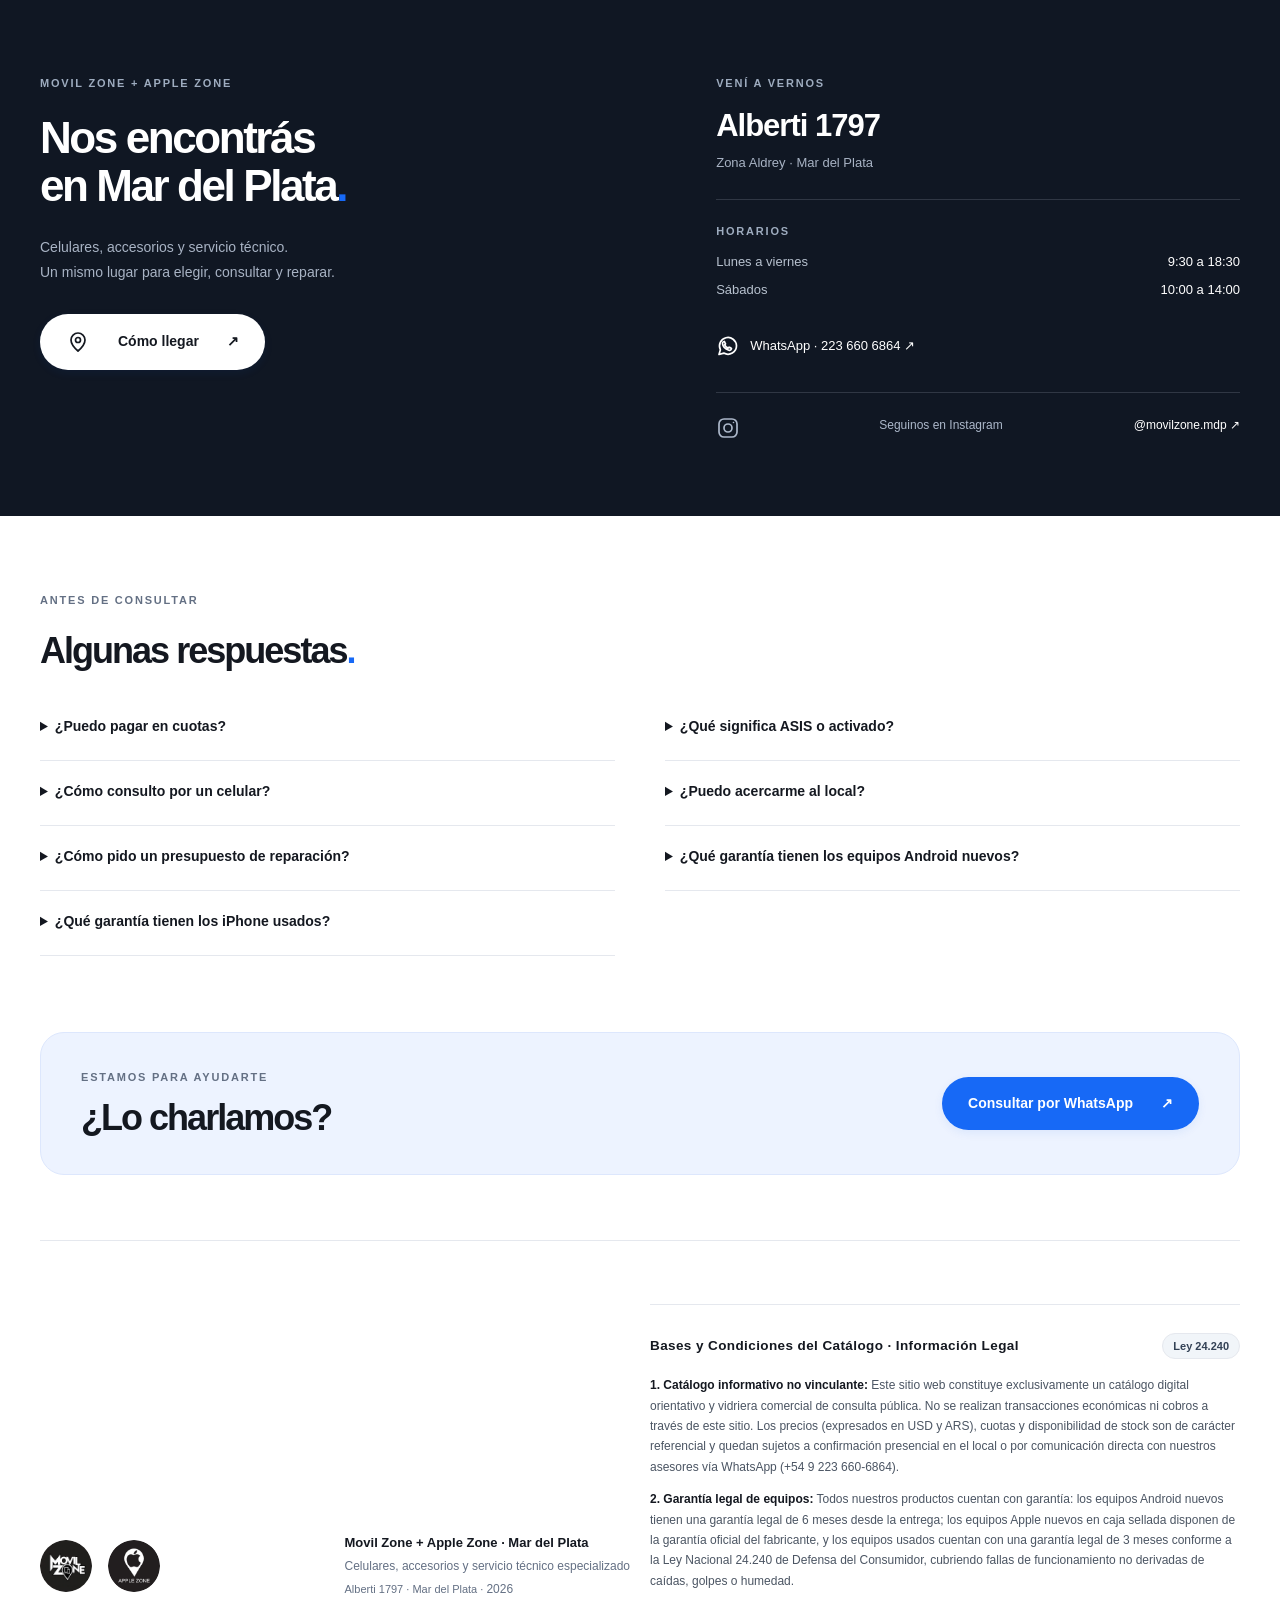
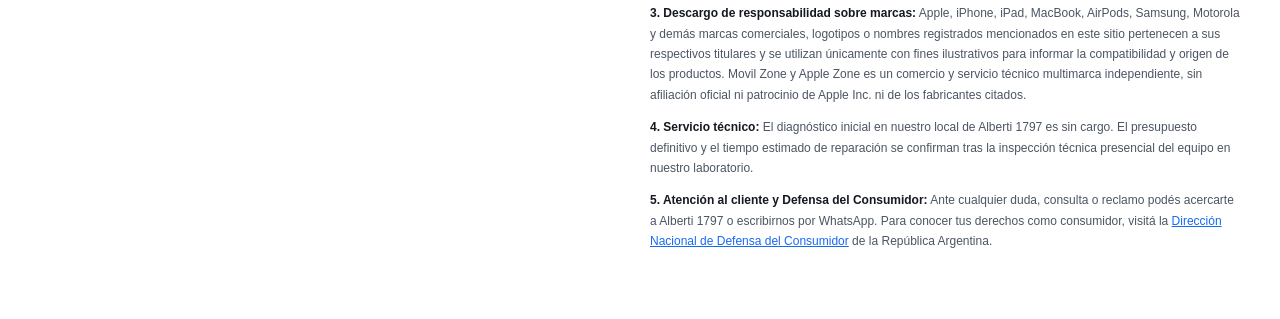
==== commit eb06307e: "Verificar reseñas reales, corregir calificación Google y separar enlaces de lectura y escritura" ====
--- a/index.html
+++ b/index.html
@@ -365,18 +365,18 @@
               <svg class="channel-icon" viewBox="0 0 24 24" fill="none" stroke="currentColor" stroke-width="1.7" stroke-linecap="round" stroke-linejoin="round" aria-hidden="true"><path d="M20 14a3 3 0 0 1-3 3H9l-5 4V6a3 3 0 0 1 3-3h10a3 3 0 0 1 3 3Z"/><path d="m12 6 1.2 2.4 2.6.4-1.9 1.8.5 2.6-2.4-1.3-2.4 1.3.5-2.6-1.9-1.8 2.6-.4Z"/></svg>
             </span>
             <span class="community-label">Reseñas en Google</span>
-            <span class="channel-arrow" aria-hidden="true">★ 4.8</span>
+            <span class="channel-arrow" aria-hidden="true">★ 4,5</span>
           </div>
           <h3>La opinión de nuestros clientes.</h3>
-          <p>Conocé las experiencias de quienes ya pasaron por nuestro local y compartí la tuya.</p>
+          <p>4,5 sobre 5 · 91 opiniones en Google. Verificado el 21/10/2026; la calificación puede cambiar. Leé todas las opiniones o compartí tu experiencia.</p>
           <div class="community-actions-split">
-            <a class="community-action-maps" href="https://maps.app.goo.gl/Bg1u4gyNwAsQ12eR6" target="_blank" rel="noopener noreferrer">
+            <a class="community-action-maps" href="https://www.google.com/maps/place/Movil+Zone/@-38.0107477,-57.5445662,17z/data=!4m8!3m7!1s0x9584dc2242e4fd87:0x6d40b6208483a104!8m2!3d-38.0107477!4d-57.5445662!9m1!1b1!16s%2Fg%2F11c31swn1t" target="_blank" rel="noopener noreferrer">
               <span>Abrir reseñas en Google Maps</span>
               <span aria-hidden="true">↗</span>
             </a>
-            <a class="community-action-internal" href="#opiniones">
-              <span>Ver testimonios en esta web</span>
-              <span aria-hidden="true">↓</span>
+            <a class="community-action-internal" href="https://search.google.com/local/writereview?placeid=ChIJh_3kQiLchJURBKGDhCC2QG0" target="_blank" rel="noopener noreferrer">
+              <span>Dejar una reseña en Google</span>
+              <span aria-hidden="true">↗</span>
             </a>
           </div>
         </div>
@@ -403,57 +403,58 @@
           <p class="eyebrow">OPINIONES DE CLIENTES</p>
           <h2>La confianza de<br>elegir Movil Zone<span>.</span></h2>
         </div>
-        <p>Reseñas reales de quienes<br>ya nos visitaron en Mar del Plata.</p>
+        <p>Selección de opiniones positivas reales de Google.<br>Textos verificados el 21/10/2026.</p>
       </div>
 
       <div class="reviews-grid">
-        <div class="review-card">
+        <article class="review-card">
           <div>
-            <div class="stars">★★★★★</div>
-            <p class="review-quote">"Llevé mi iPhone con la pantalla rota al local de Alberti y en menos de una hora me lo entregaron impecable. Súper recomendables."</p>
+            <div class="stars" role="img" aria-label="5 de 5 estrellas">★★★★★</div>
+            <p class="review-quote">“Excelente servicio , le lleve mi Motorola y me lo repararon en el día y quedó perfecto”</p>
           </div>
           <div class="reviewer">
-            <div class="reviewer-avatar">GF</div>
+            <div class="reviewer-avatar" aria-hidden="true">FG</div>
             <div class="reviewer-info">
-              <h5>Gonzalo Fernández</h5>
-              <span>Servicio Técnico en el acto</span>
+              <h5>Francisco Garcés</h5>
+              <span>Reseña en Google Maps</span>
+              <a href="https://www.google.com/maps/place/Movil+Zone/@-38.0107477,-57.5445662,17z/data=!4m8!3m7!1s0x9584dc2242e4fd87:0x6d40b6208483a104!8m2!3d-38.0107477!4d-57.5445662!9m1!1b1!16s%2Fg%2F11c31swn1t" target="_blank" rel="noopener noreferrer" aria-label="Ver fuente de la reseña de Francisco Garcés">Ver en Google ↗</a>
             </div>
           </div>
-        </div>
-
-        <div class="review-card">
+        </article>
+        <article class="review-card">
           <div>
-            <div class="stars">★★★★★</div>
-            <p class="review-quote">"Compré un iPhone 15 sellado en caja con garantía. Me pasaron los datos en el momento y me tomaron mi equipo usado a muy buen precio."</p>
+            <div class="stars" role="img" aria-label="5 de 5 estrellas">★★★★★</div>
+            <p class="review-quote">“Rápidos, expeditivos y serviciales, solucionaron mi problema en 5 minutos!”</p>
           </div>
           <div class="reviewer">
-            <div class="reviewer-avatar" style="background: #a855f7;">VM</div>
+            <div class="reviewer-avatar" aria-hidden="true">PL</div>
             <div class="reviewer-info">
-              <h5>Valeria Morales</h5>
-              <span>Compró iPhone 15</span>
+              <h5>Pía Landi</h5>
+              <span>Fragmento de reseña en Google Maps</span>
+              <a href="https://www.google.com/maps/contrib/114202325986956584314/place/ChIJh_3kQiLchJURBKGDhCC2QG0/" target="_blank" rel="noopener noreferrer" aria-label="Ver fuente de la reseña de Pía Landi">Ver en Google ↗</a>
             </div>
           </div>
-        </div>
-
-        <div class="review-card">
+        </article>
+        <article class="review-card">
           <div>
-            <div class="stars">★★★★★</div>
-            <p class="review-quote">"Excelente atención por WhatsApp y en el local. Me asesoraron con las cuotas y los precios son los mejores de la zona."</p>
+            <div class="stars" role="img" aria-label="4 de 5 estrellas">★★★★☆</div>
+            <p class="review-quote">“Buena atención y resolvieron el problema por el cual fui.”</p>
           </div>
           <div class="reviewer">
-            <div class="reviewer-avatar" style="background: #10b981;">MB</div>
+            <div class="reviewer-avatar" aria-hidden="true">GF</div>
             <div class="reviewer-info">
-              <h5>Martín Benítez</h5>
-              <span>Cliente Plan Canje</span>
+              <h5>Gonzalo Fassi</h5>
+              <span>Reseña en Google Maps</span>
+              <a href="https://www.google.com/maps/contrib/114616814346587490756?hl=es-419" target="_blank" rel="noopener noreferrer" aria-label="Ver fuente de la reseña de Gonzalo Fassi">Ver en Google ↗</a>
             </div>
           </div>
-        </div>
+        </article>
       </div>
       <div class="reviews-cta-wrap">
-        <a class="button" href="https://maps.app.goo.gl/Bg1u4gyNwAsQ12eR6" target="_blank" rel="noopener noreferrer">
-          ⭐ Ver todas las reseñas en Google Maps (4.8 ★) ↗
-        </a>
-      </div>
+        <a class="button" href="https://www.google.com/maps/place/Movil+Zone/@-38.0107477,-57.5445662,17z/data=!4m8!3m7!1s0x9584dc2242e4fd87:0x6d40b6208483a104!8m2!3d-38.0107477!4d-57.5445662!9m1!1b1!16s%2Fg%2F11c31swn1t" target="_blank" rel="noopener noreferrer">Leer todas las opiniones · 4,5 ★ · 91 opiniones ↗</a>
+        <a class="button button-outline" href="https://search.google.com/local/writereview?placeid=ChIJh_3kQiLchJURBKGDhCC2QG0" target="_blank" rel="noopener noreferrer">Dejar una reseña ↗</a>
+      </div>
+      <p class="catalog-source">Mostramos una selección de opiniones positivas, no la totalidad. La nota global incluye todas las calificaciones. Datos verificados el 21/10/2026. Para escribir una reseña, Google puede pedirte iniciar sesión.</p>
     </section>
 
     <!-- SECCIÓN EL LOCAL -->
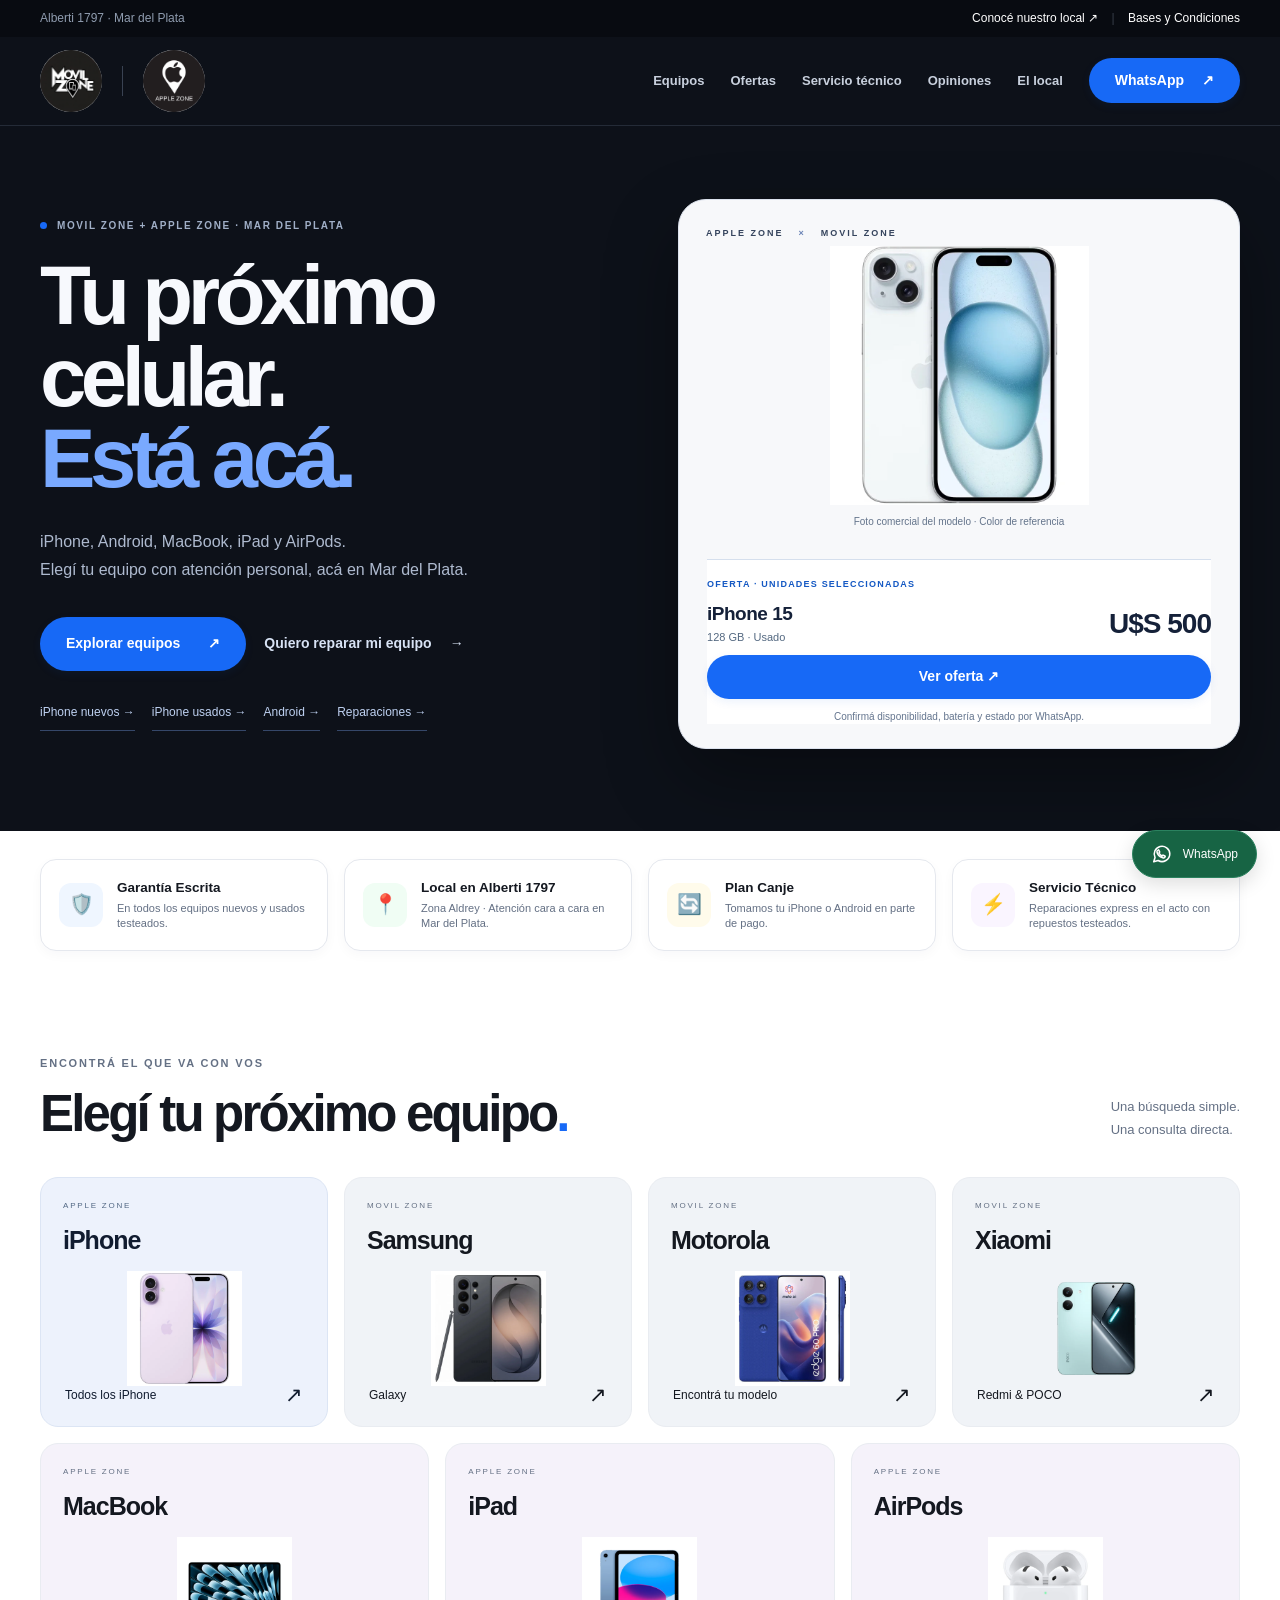
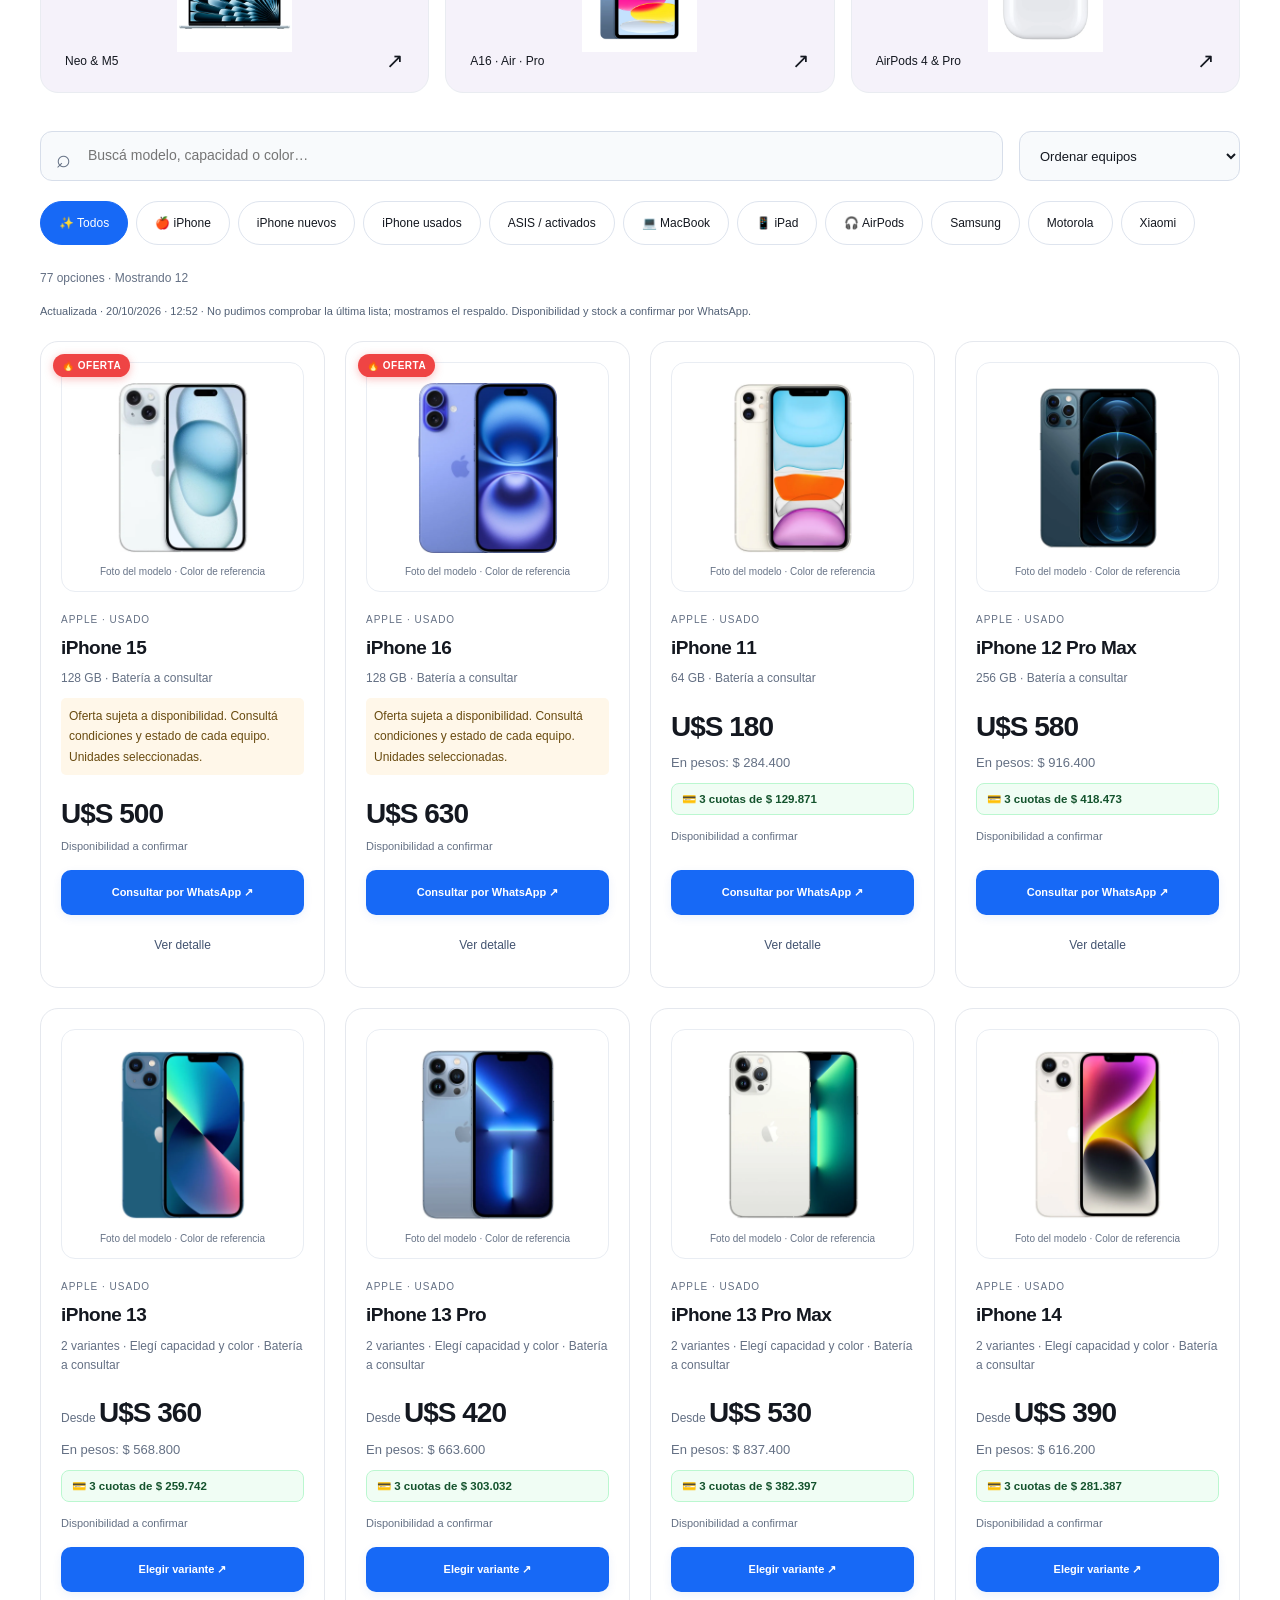
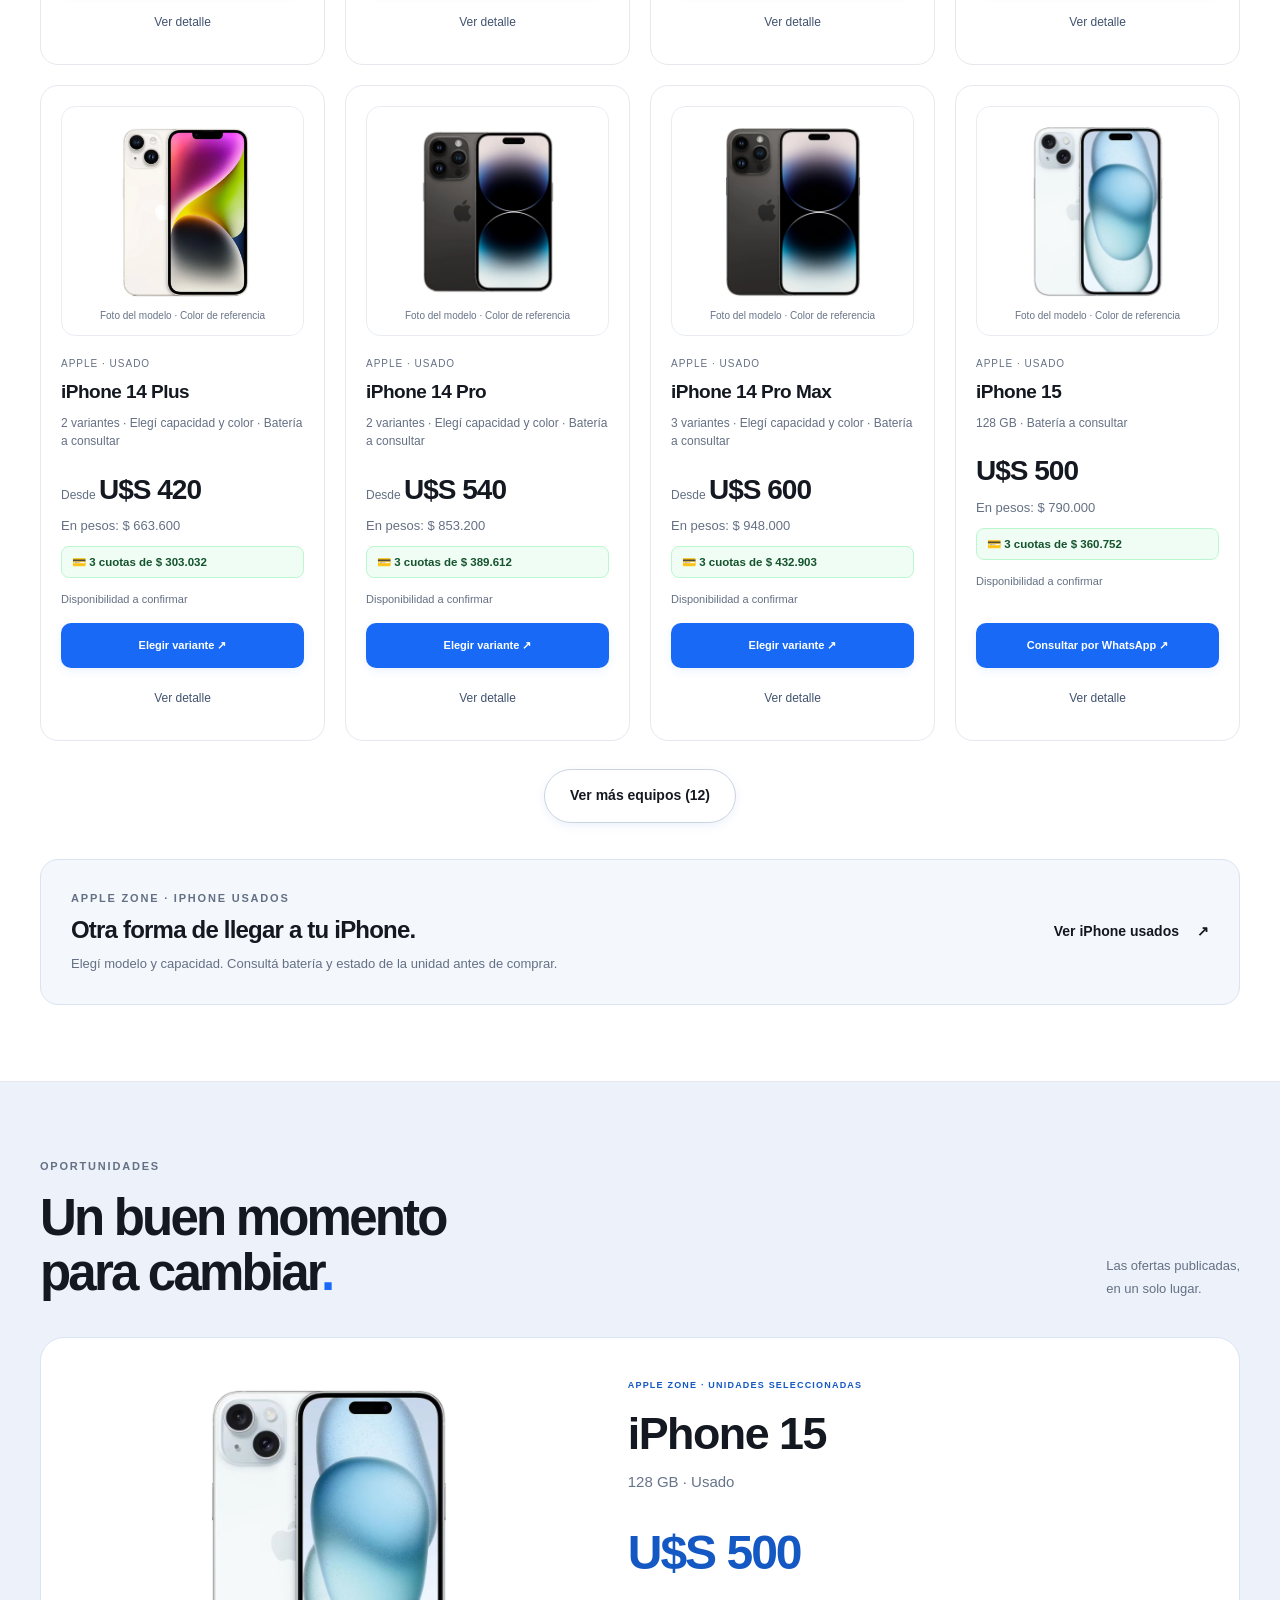
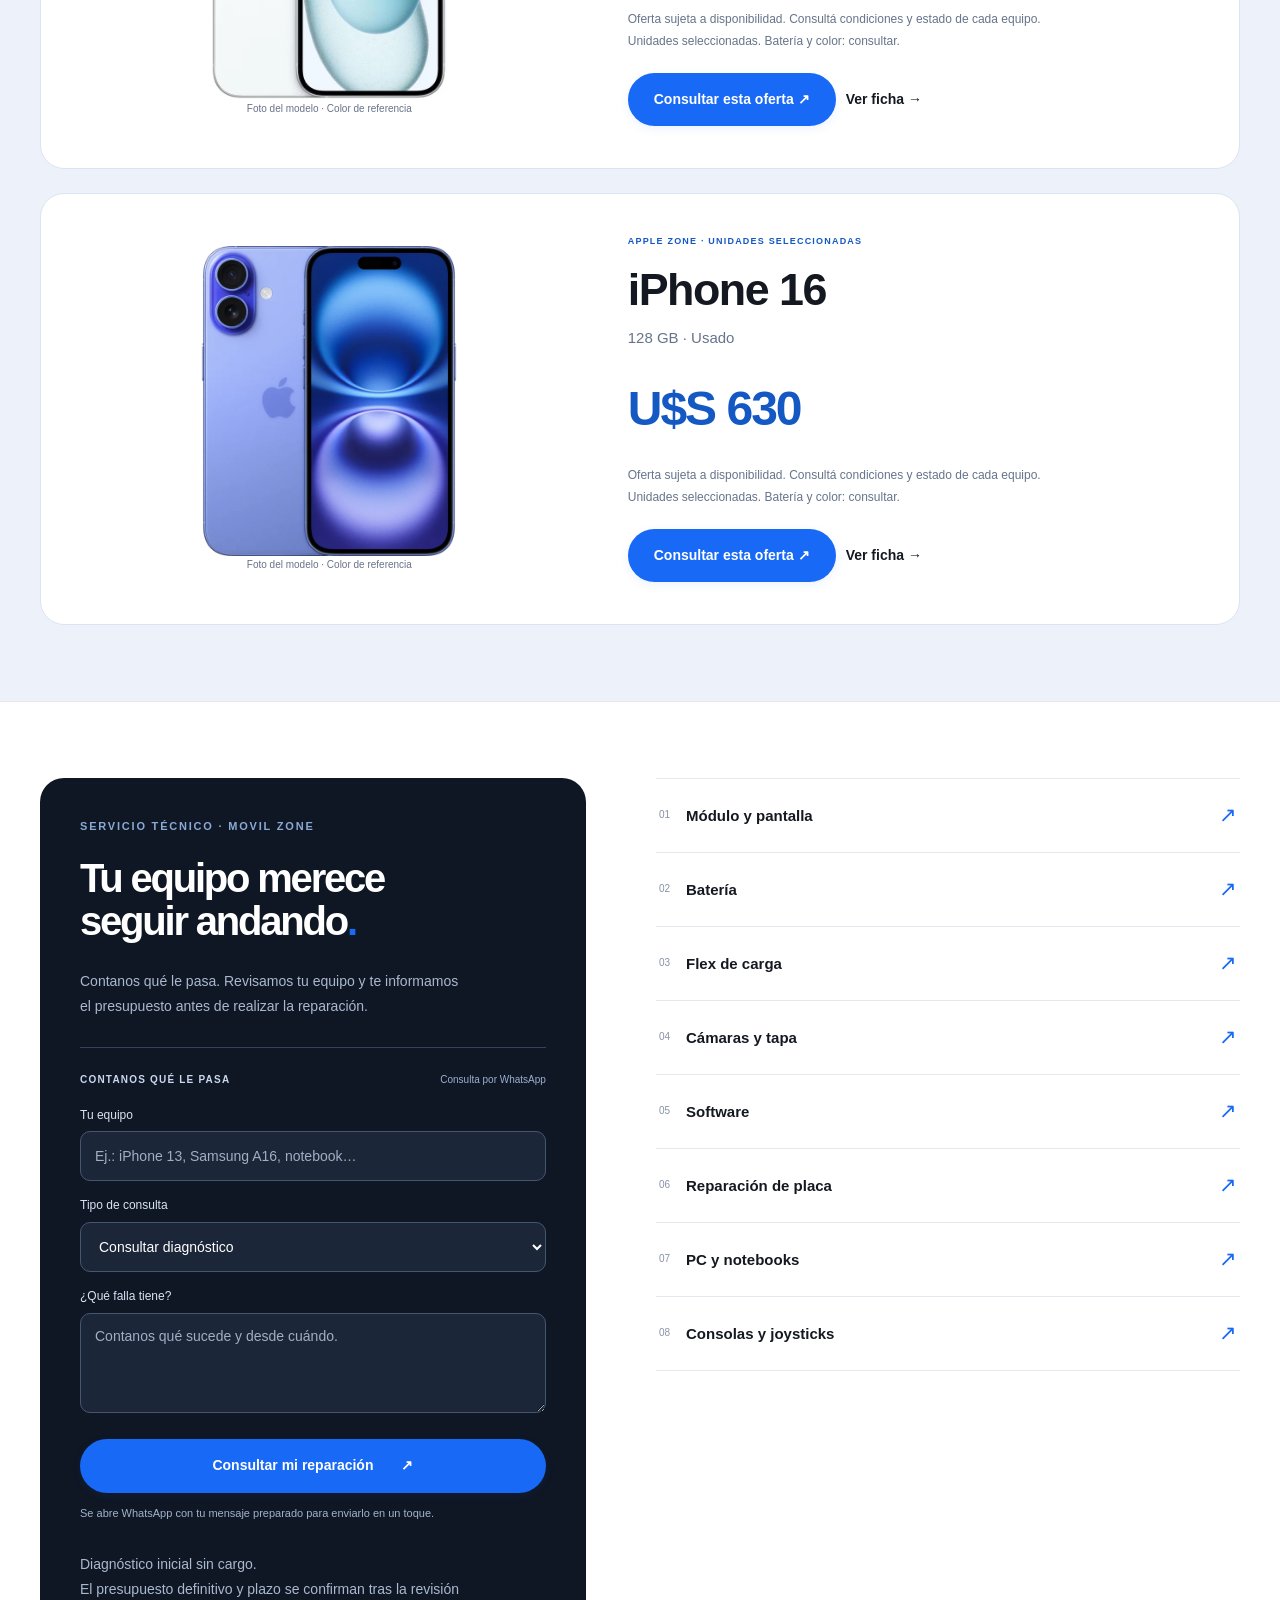
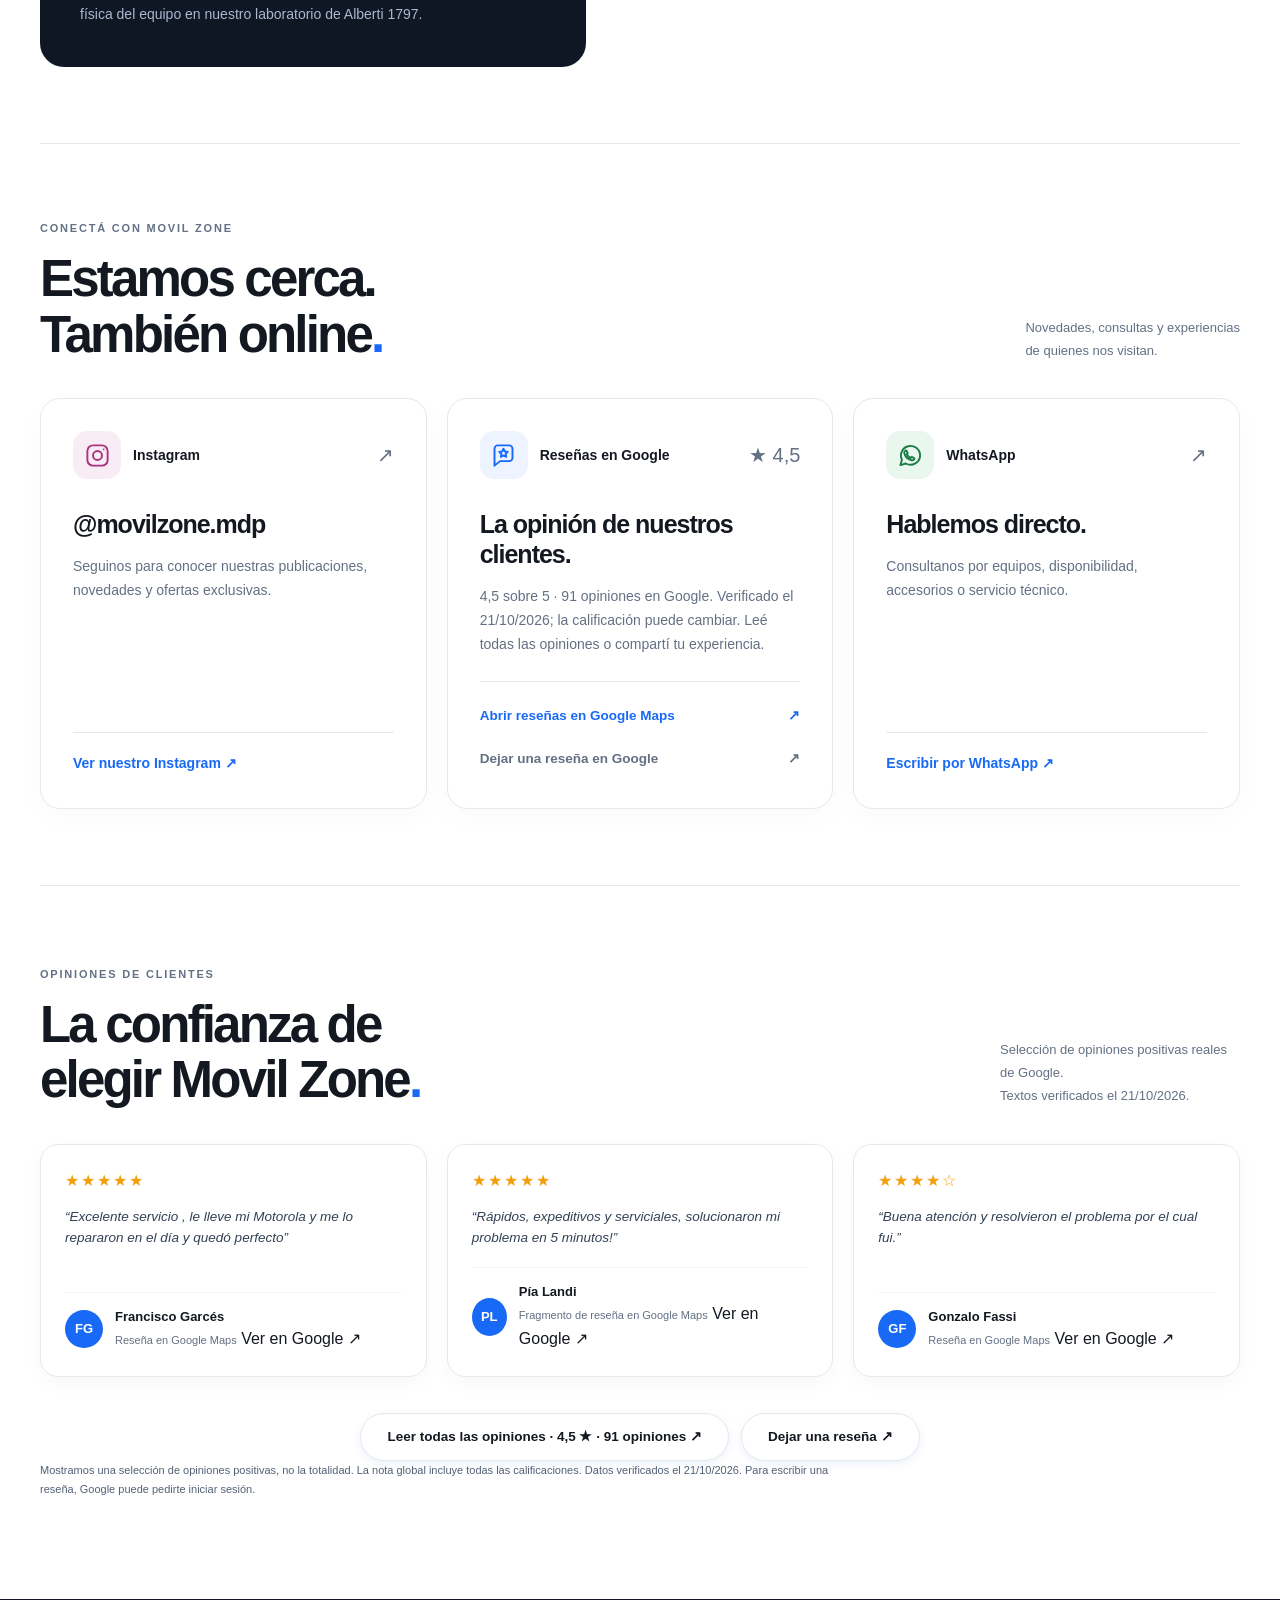
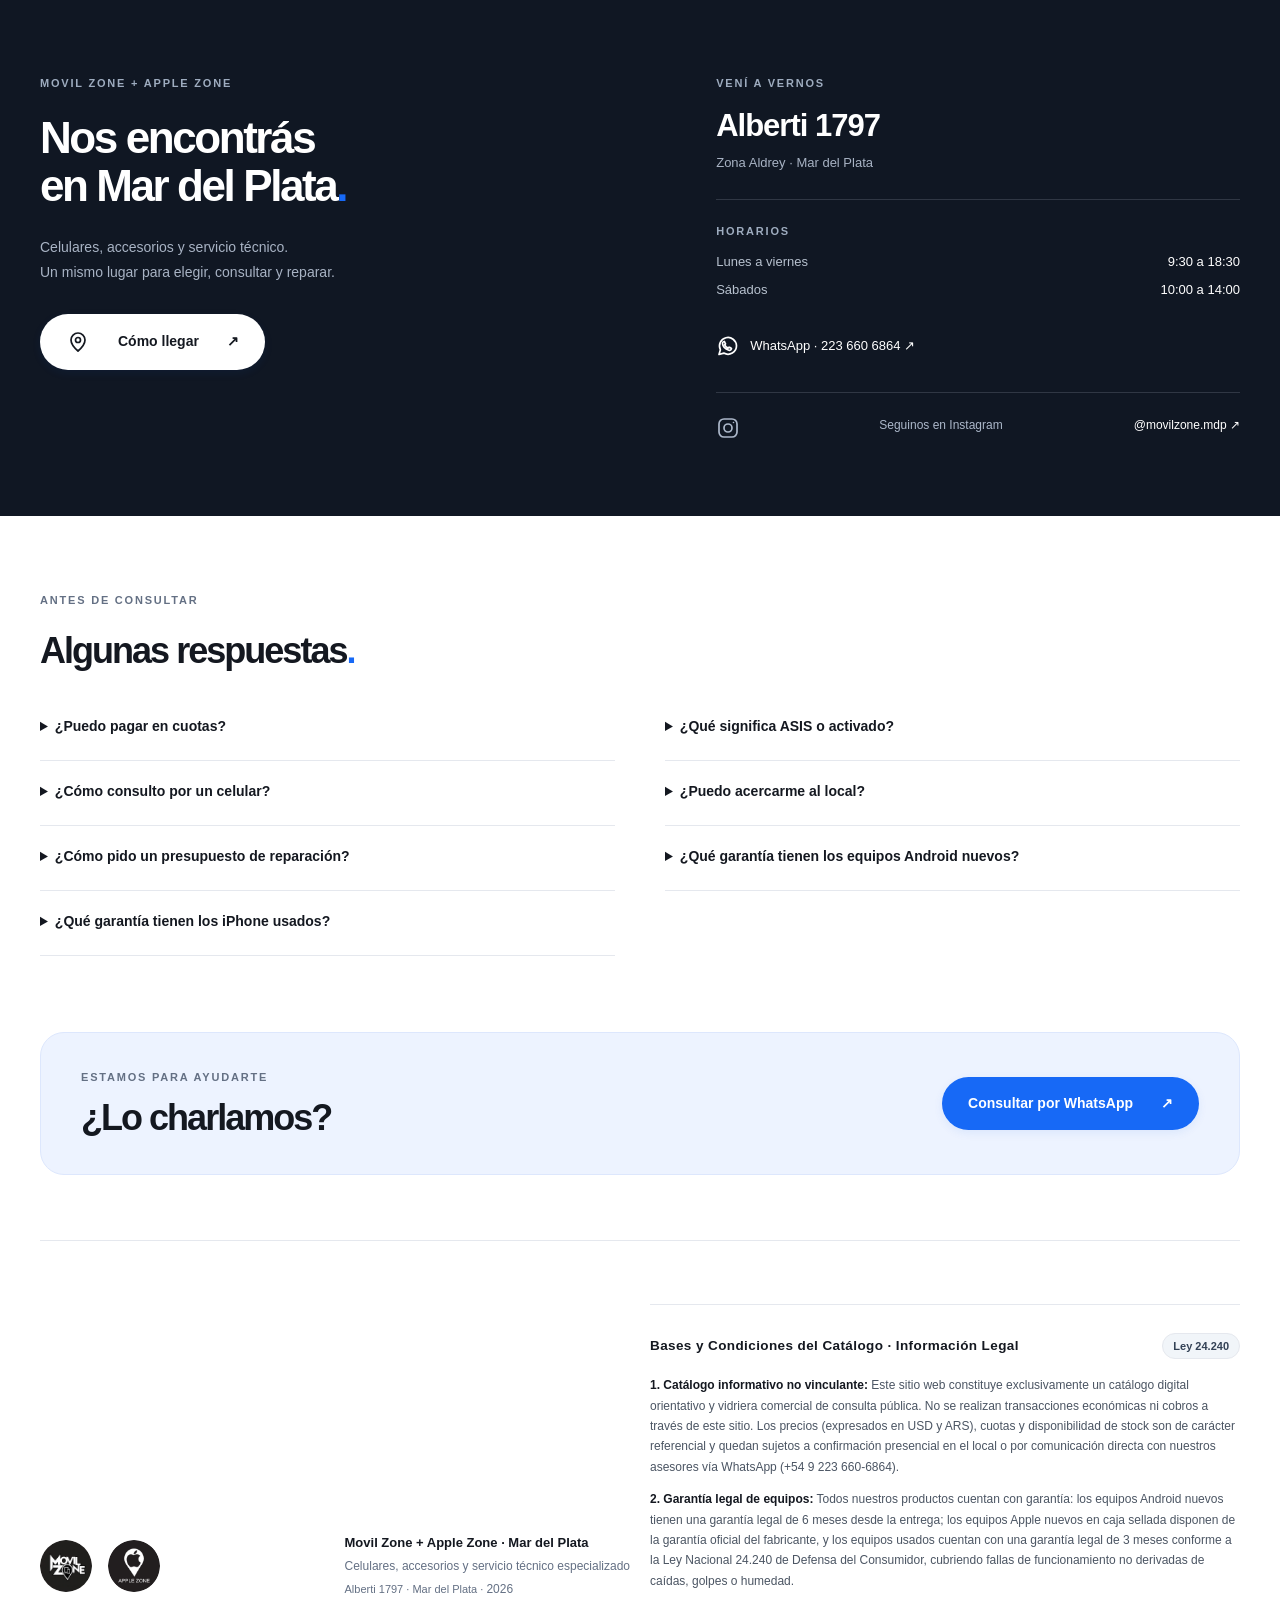
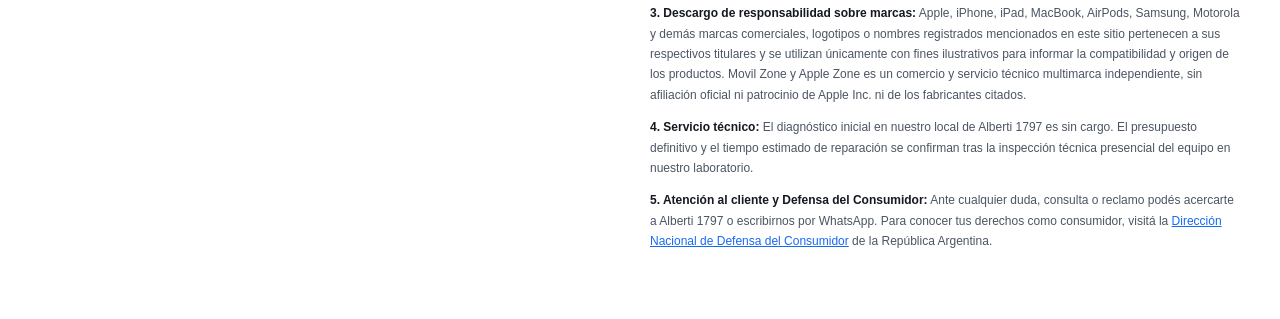
==== commit 313bee89: "Renovar caché del catálogo automático en los navegadores" ====
--- a/index.html
+++ b/index.html
@@ -605,6 +605,6 @@
 
   <!-- SCRIPTS -->
   <script src="data/catalog-fallback.js"></script>
-  <script src="assets/app.js" defer></script>
+  <script src="assets/app.js?v=20261021-sync" defer></script>
 </body>
 </html>
--- a/assets/styles.css
+++ b/assets/styles.css
@@ -269,6 +269,8 @@
   text-align: center;
   display: flex;
   justify-content: center;
+  flex-wrap: wrap;
+  gap: 12px;
 }
 .reviews-cta-wrap .button {
   padding: 13px 26px;
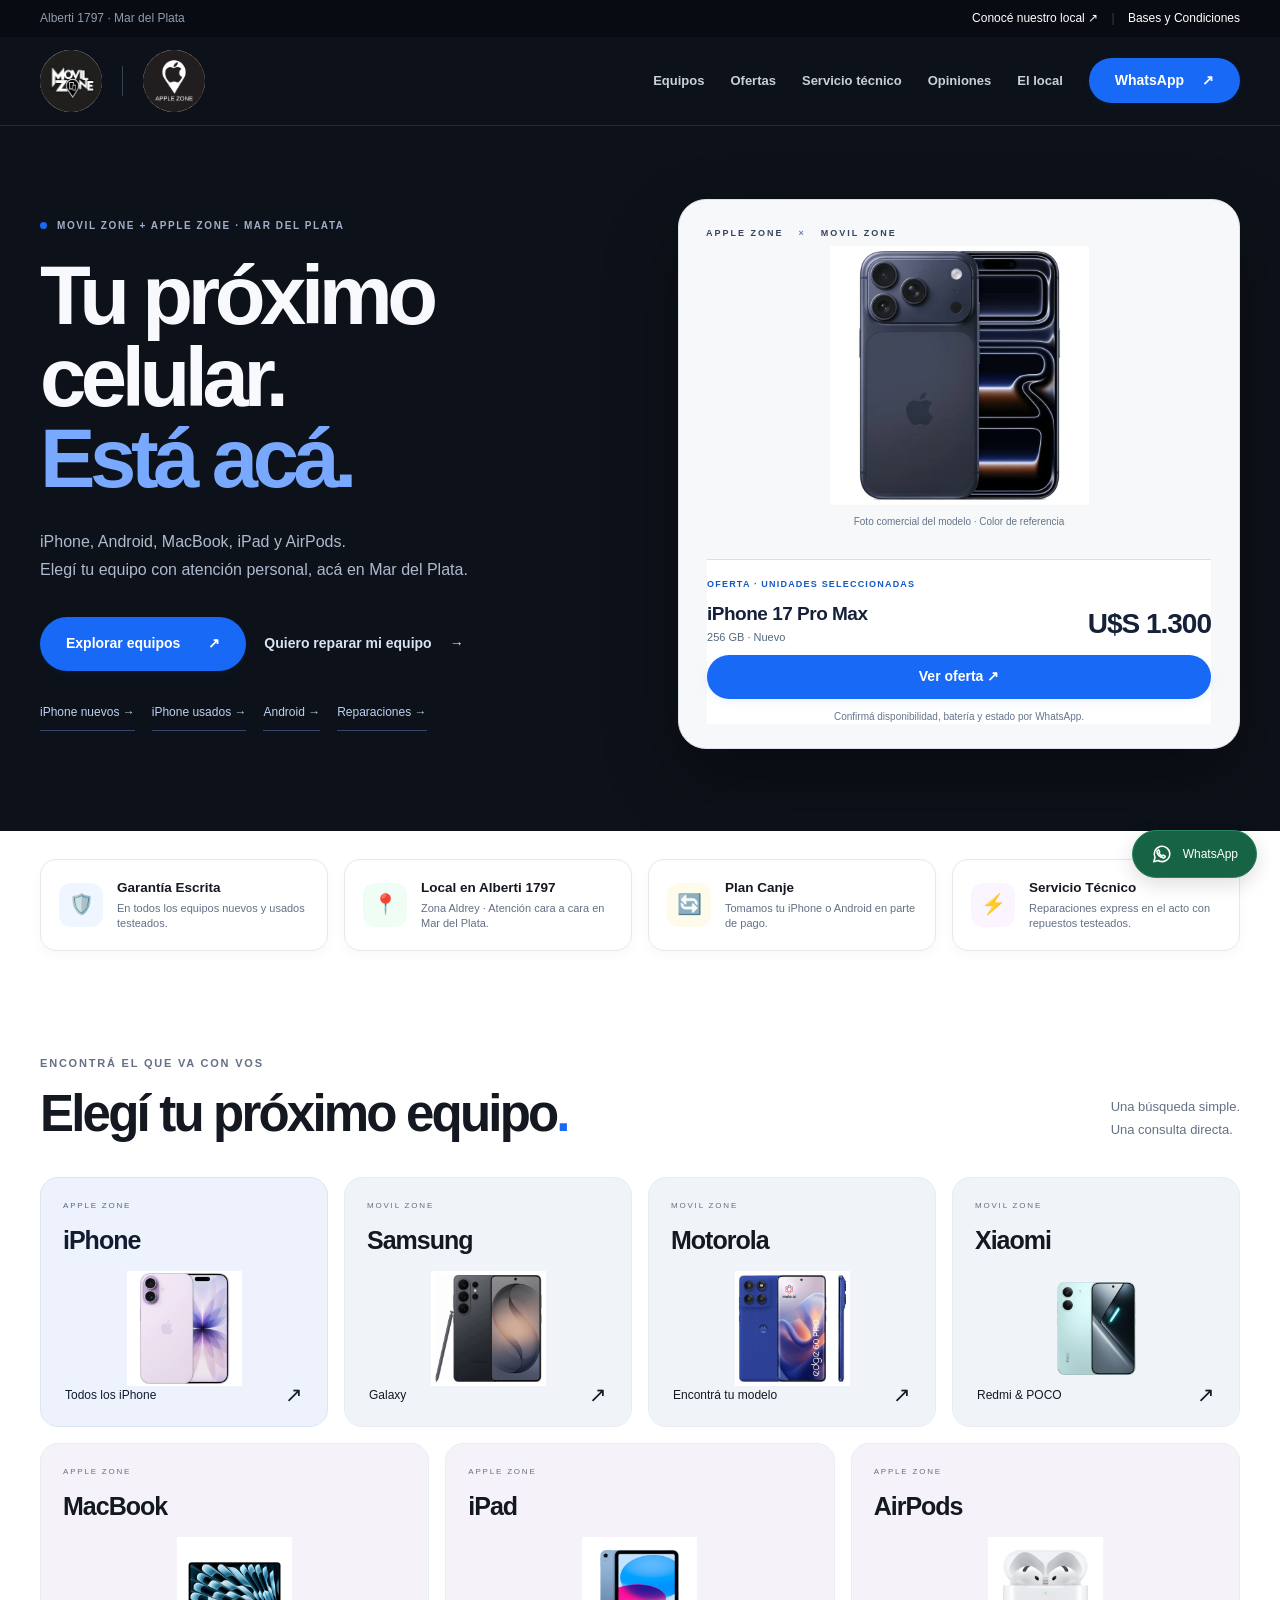
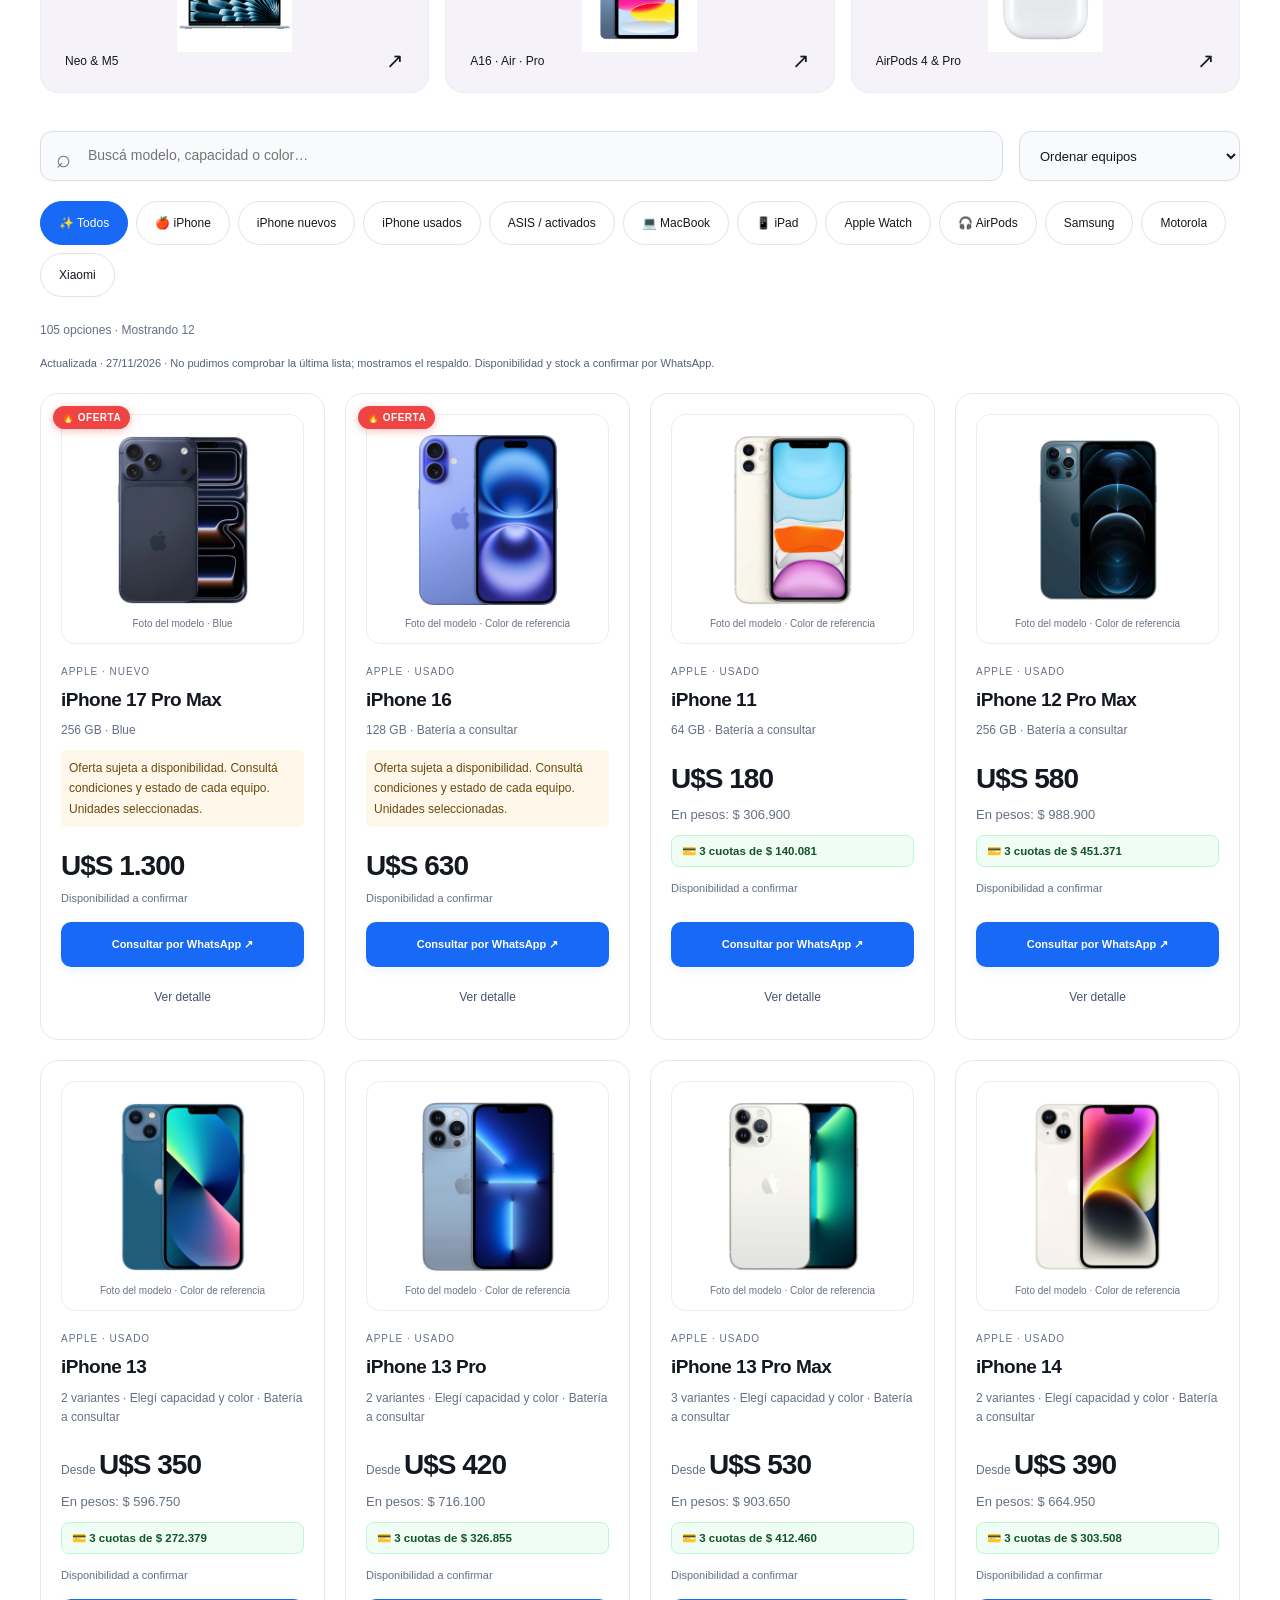
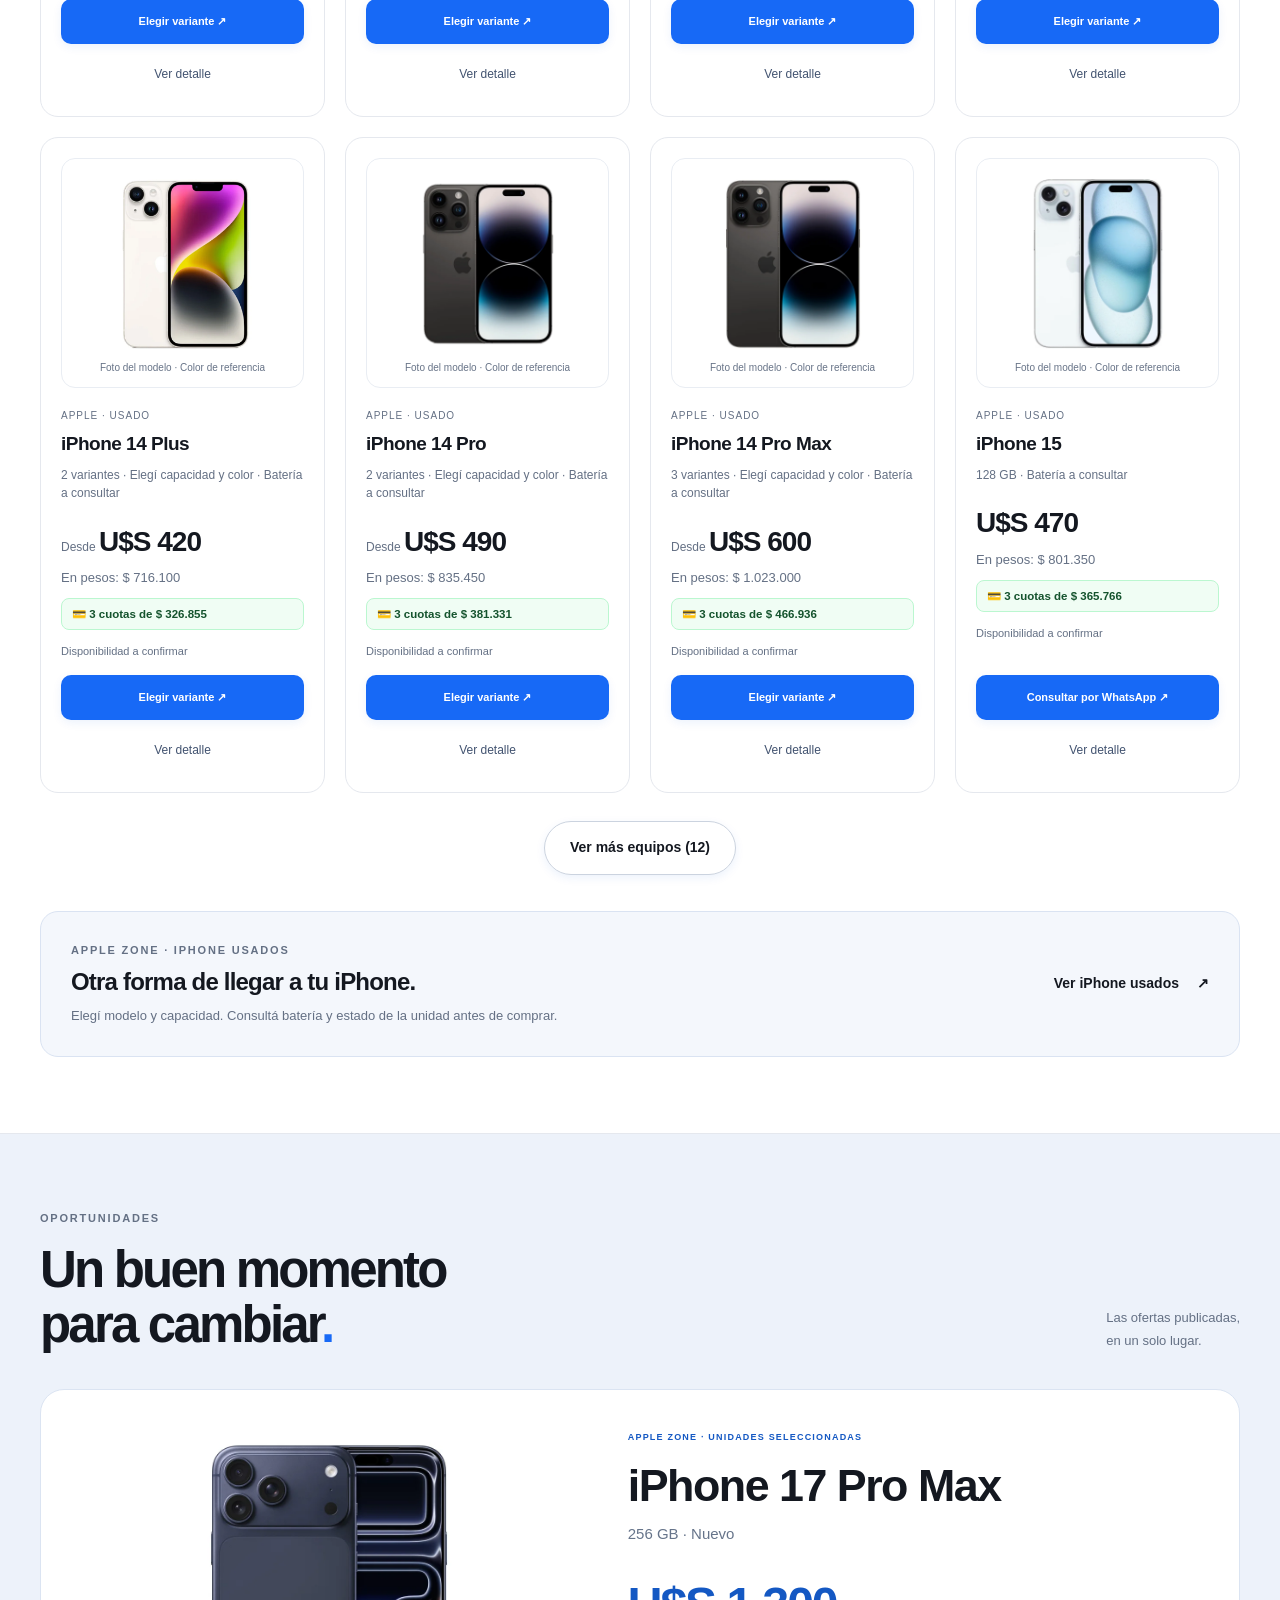
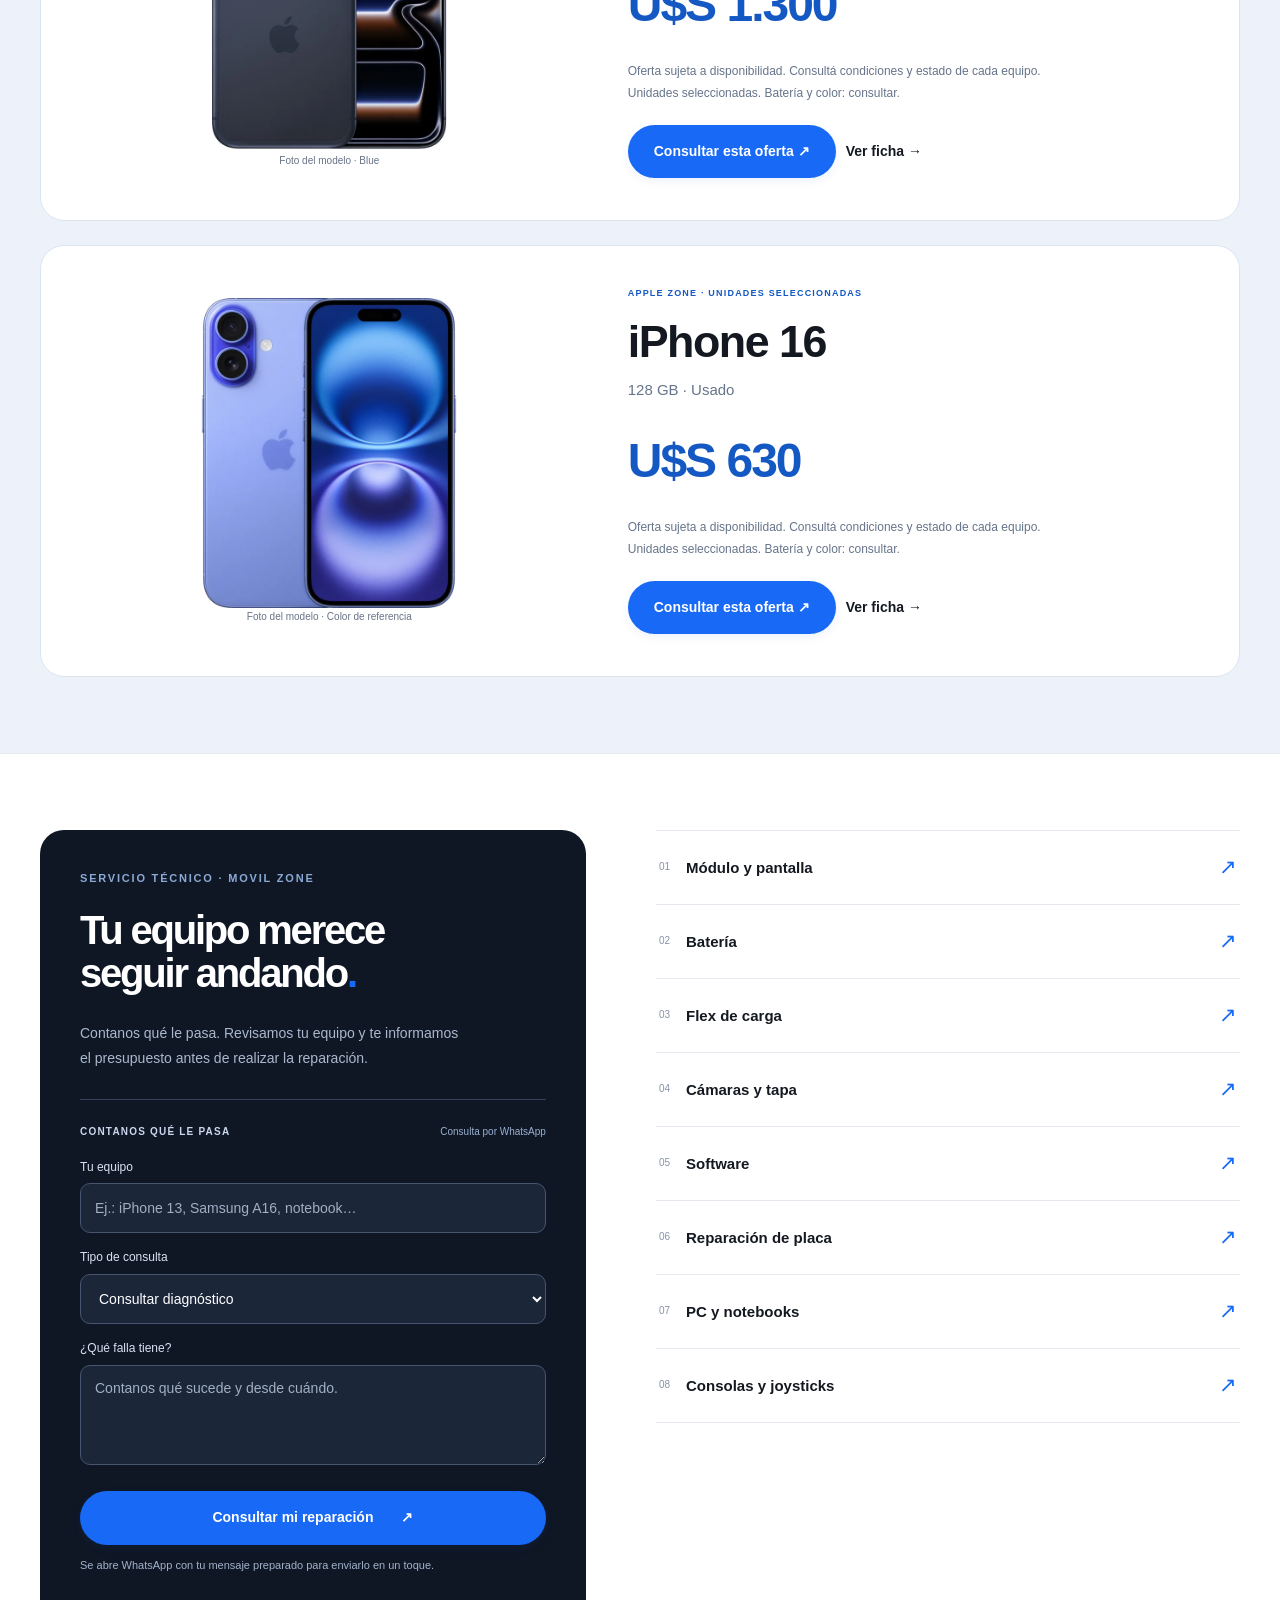
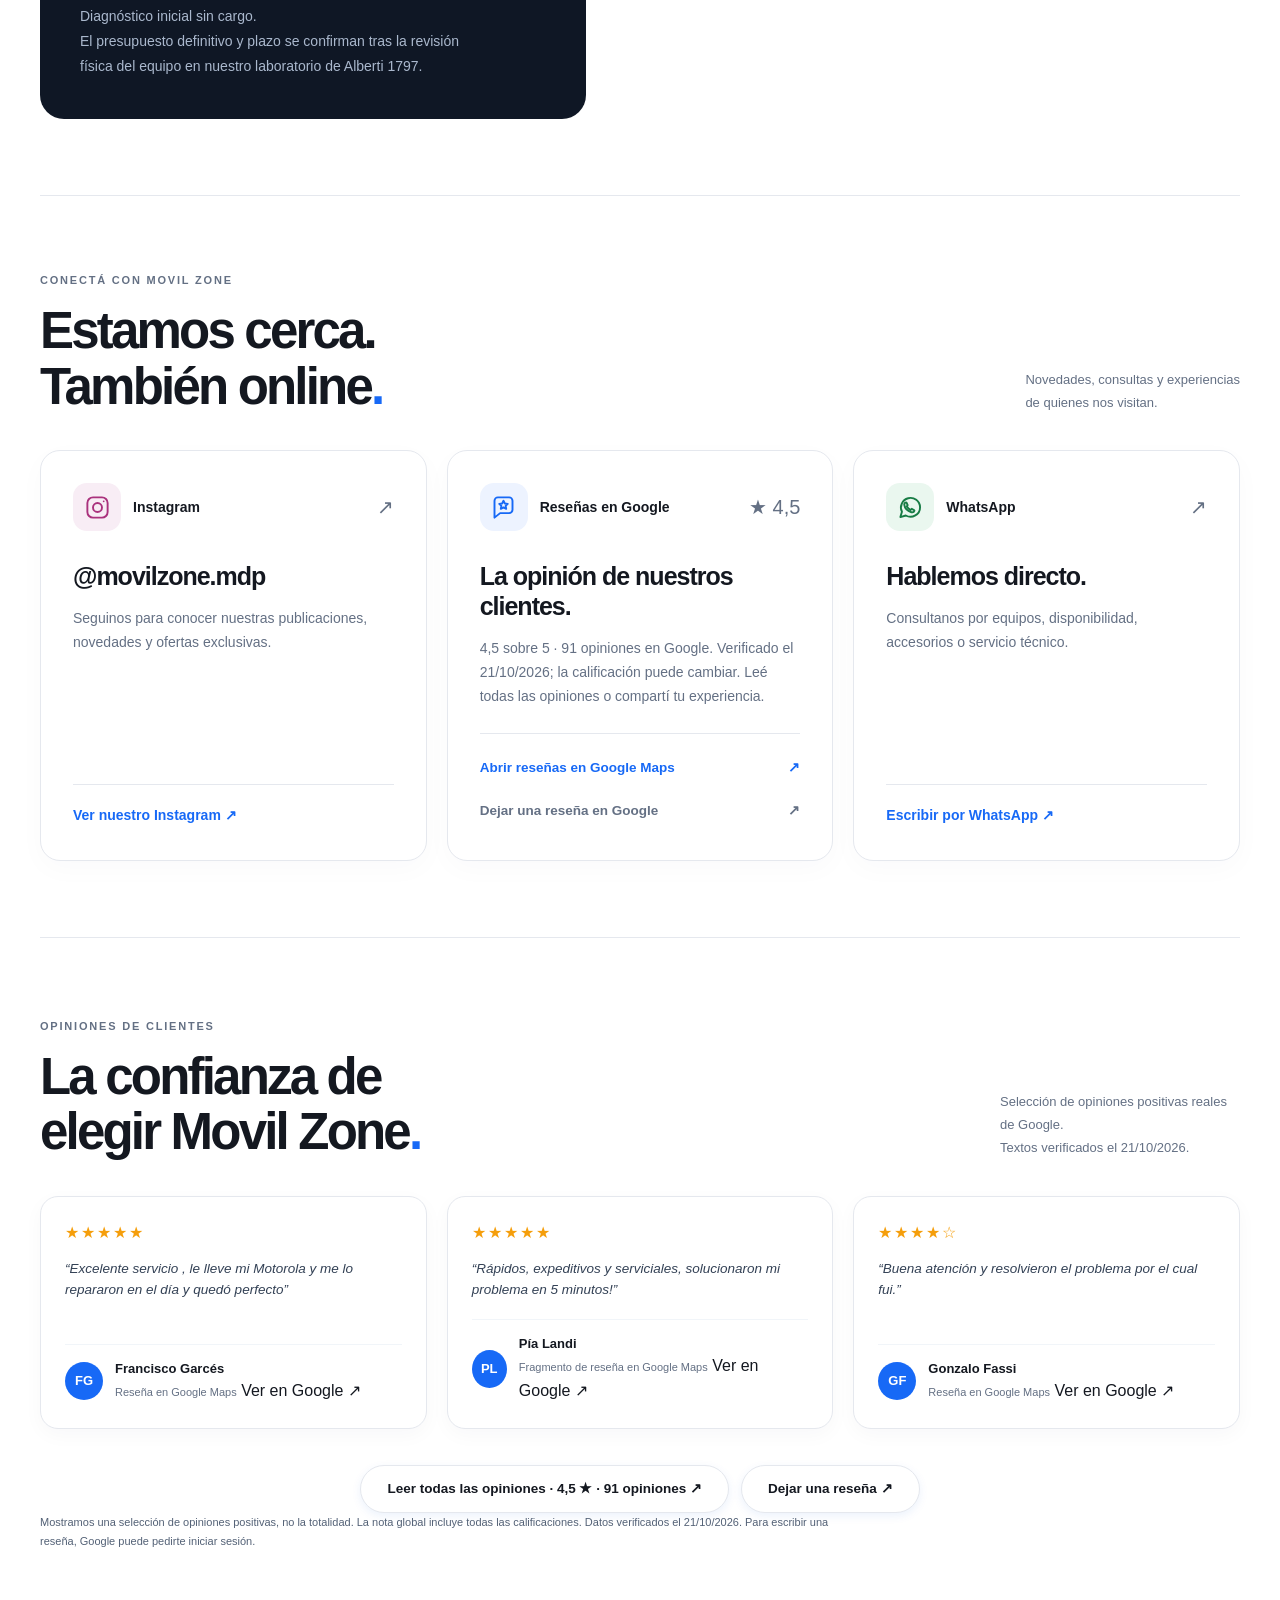
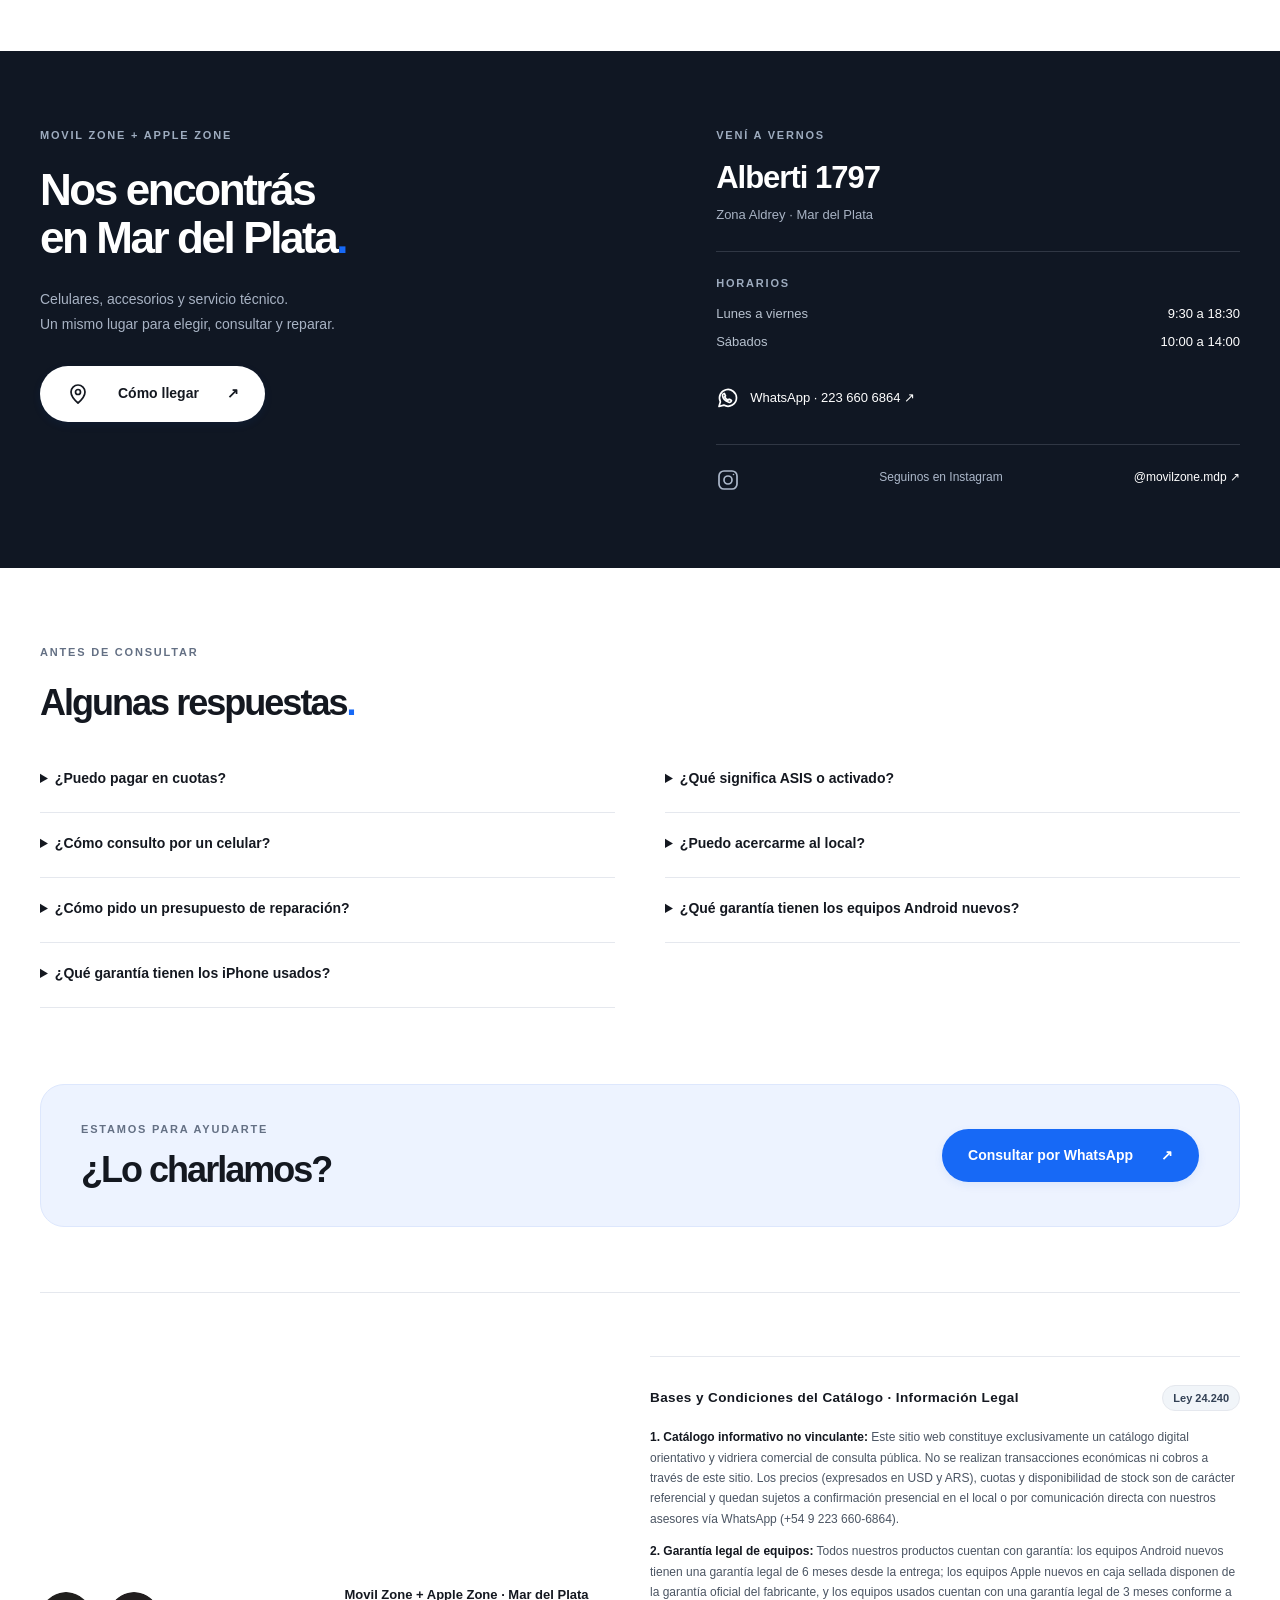
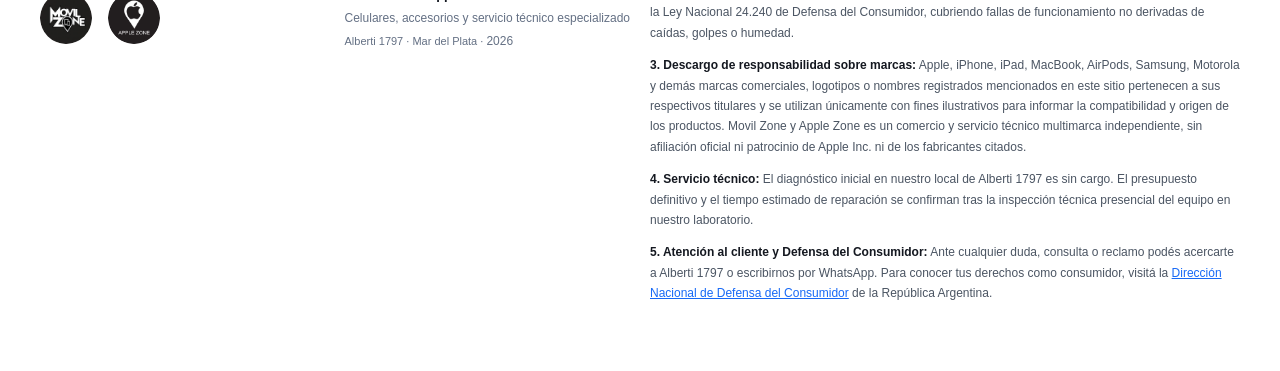
==== commit f431bf07: "Actualizar catálogo del 27/11 e incorporar filtro Apple Watch" ====
--- a/index.html
+++ b/index.html
@@ -236,6 +236,7 @@
         <button data-filter="asis" aria-pressed="false">ASIS / activados</button>
         <button data-filter="macbook" aria-pressed="false">💻 MacBook</button>
         <button data-filter="ipad" aria-pressed="false">📱 iPad</button>
+        <button data-filter="watch" aria-pressed="false">Apple Watch</button>
         <button data-filter="airpods" aria-pressed="false">🎧 AirPods</button>
         <button data-filter="samsung" aria-pressed="false">Samsung</button>
         <button data-filter="motorola" aria-pressed="false">Motorola</button>
